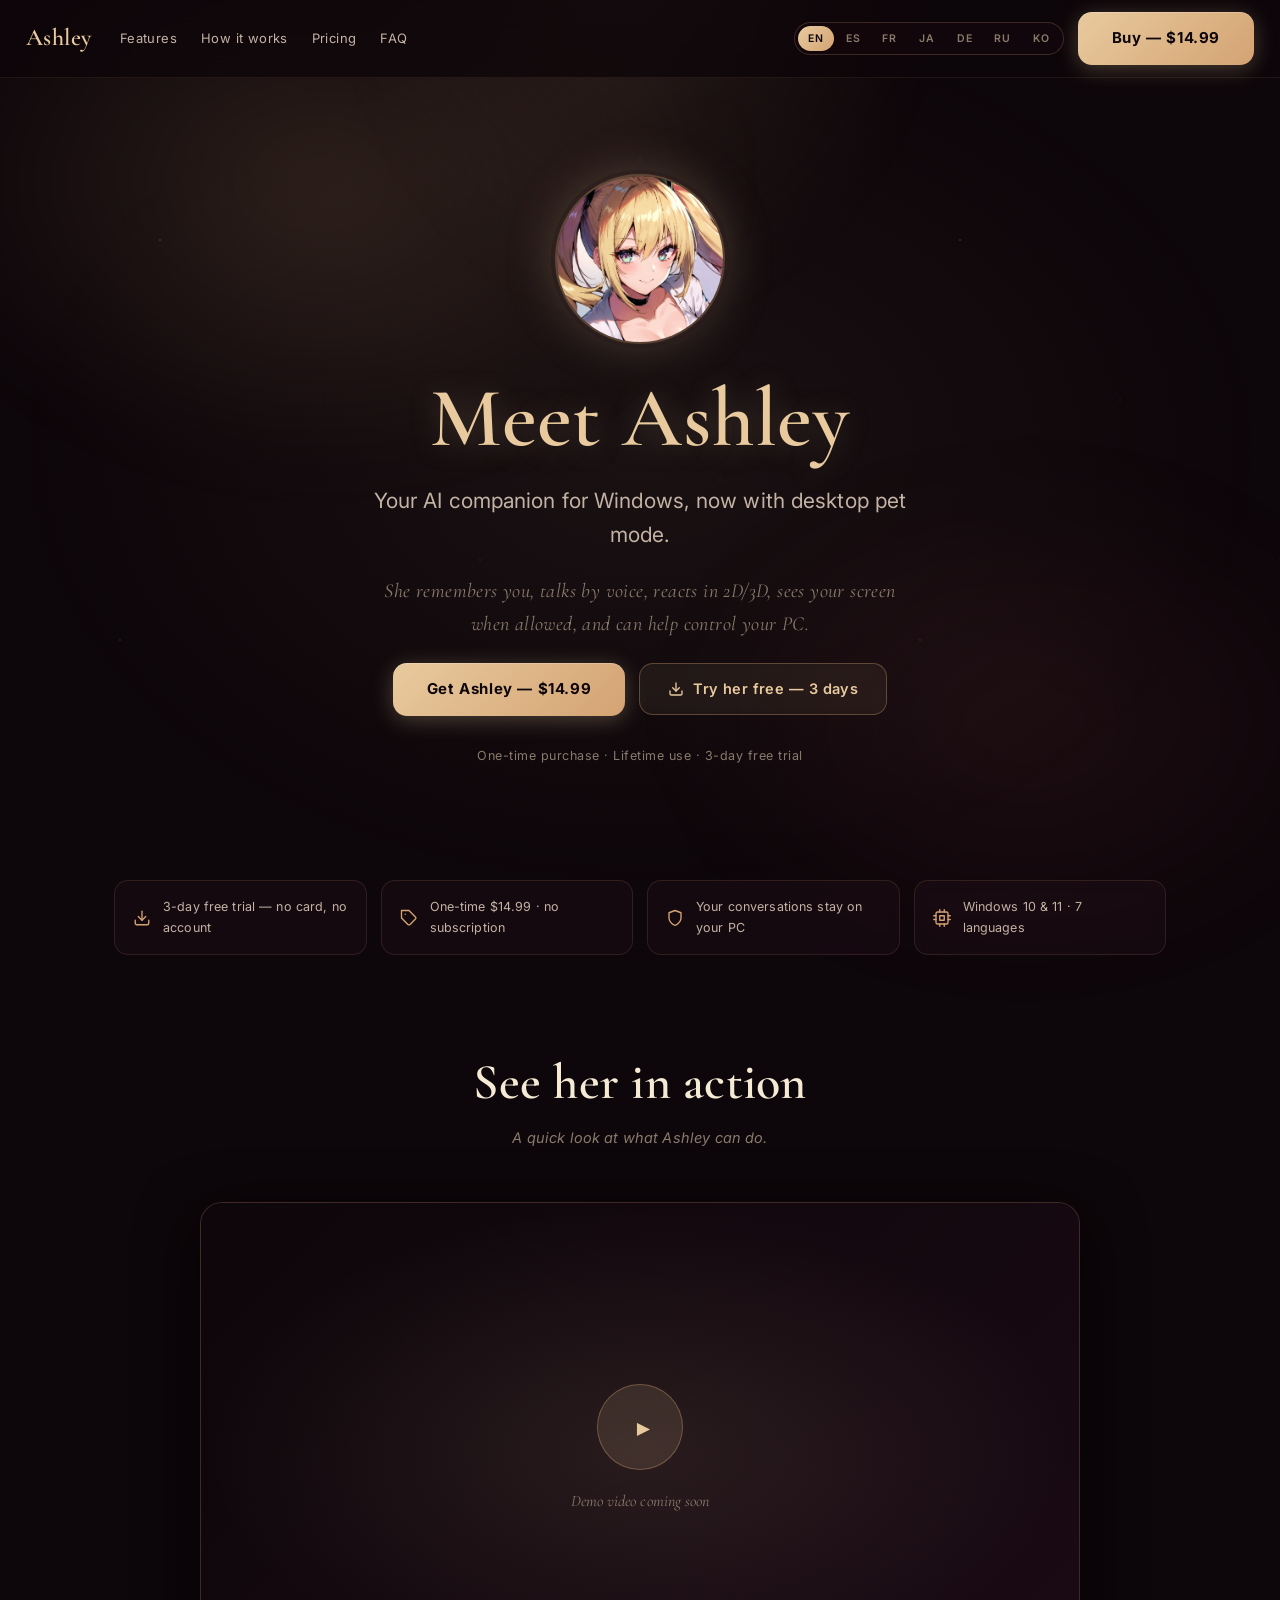
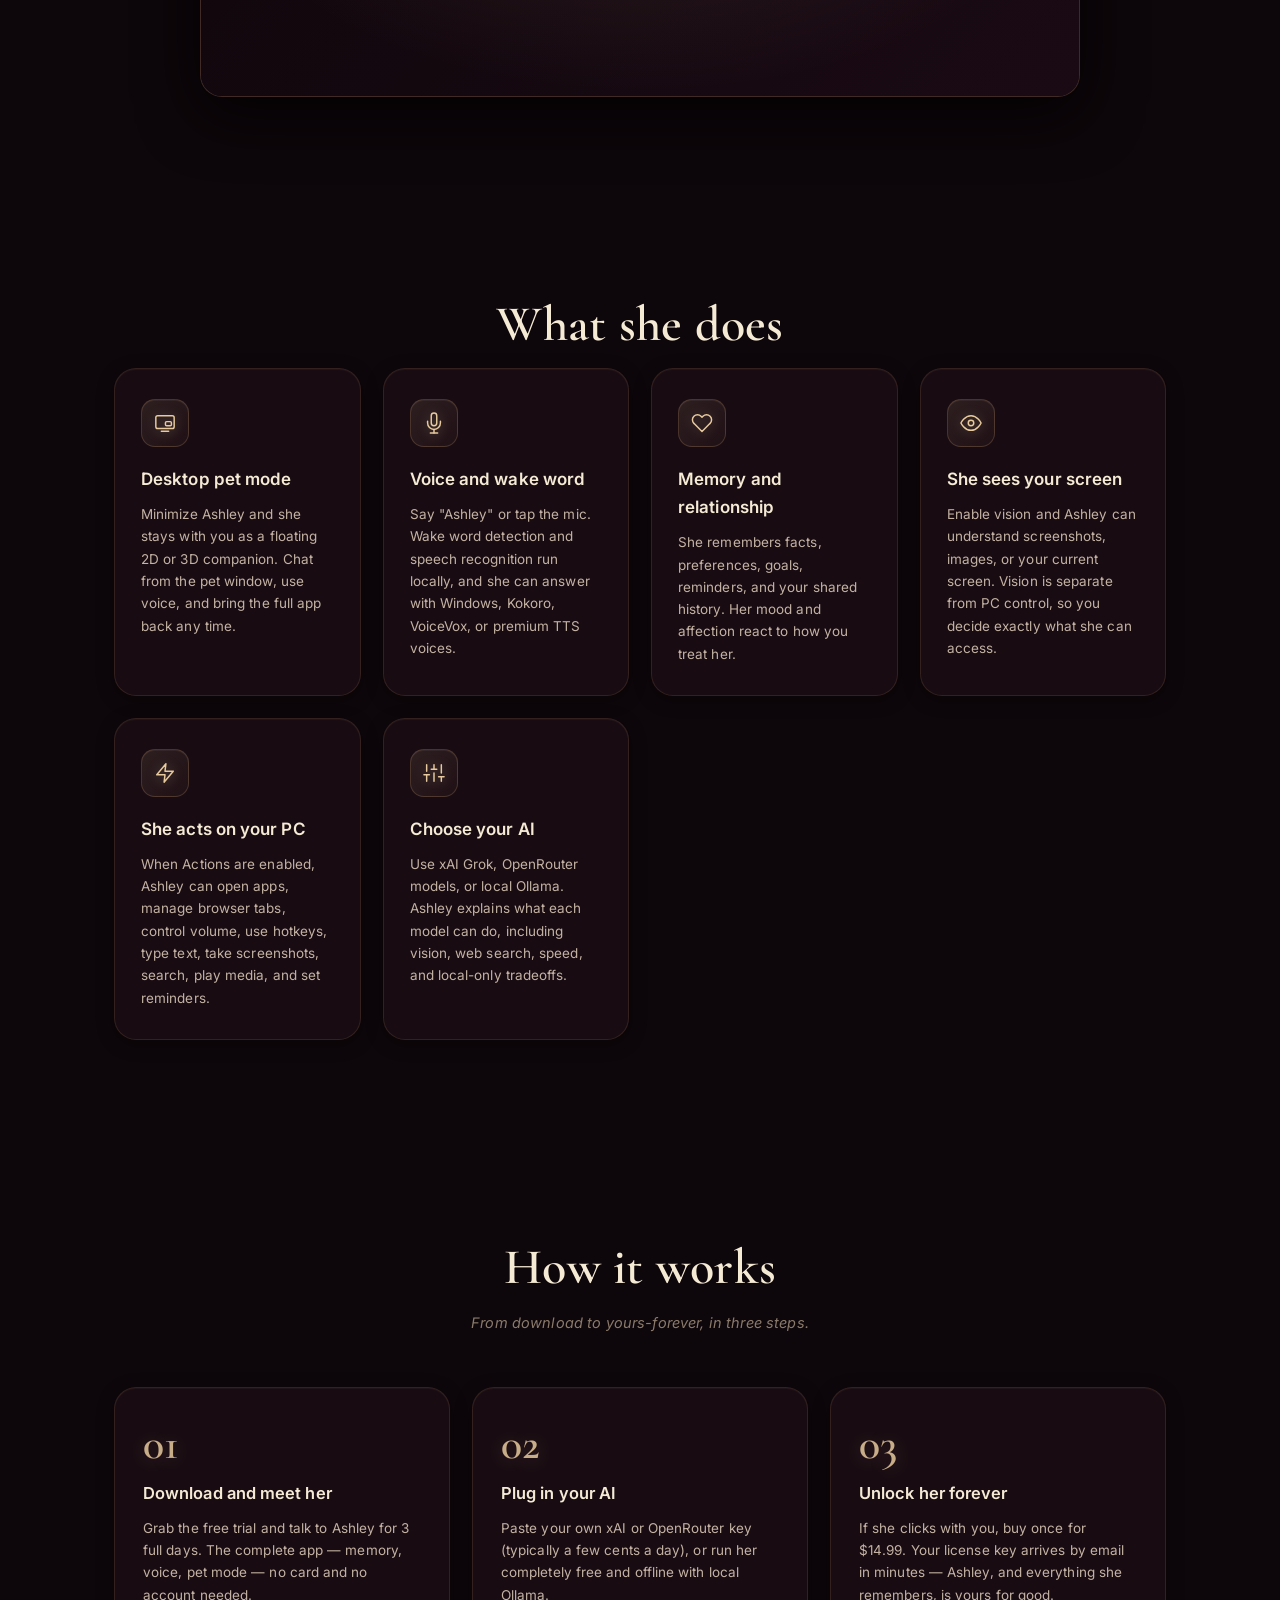
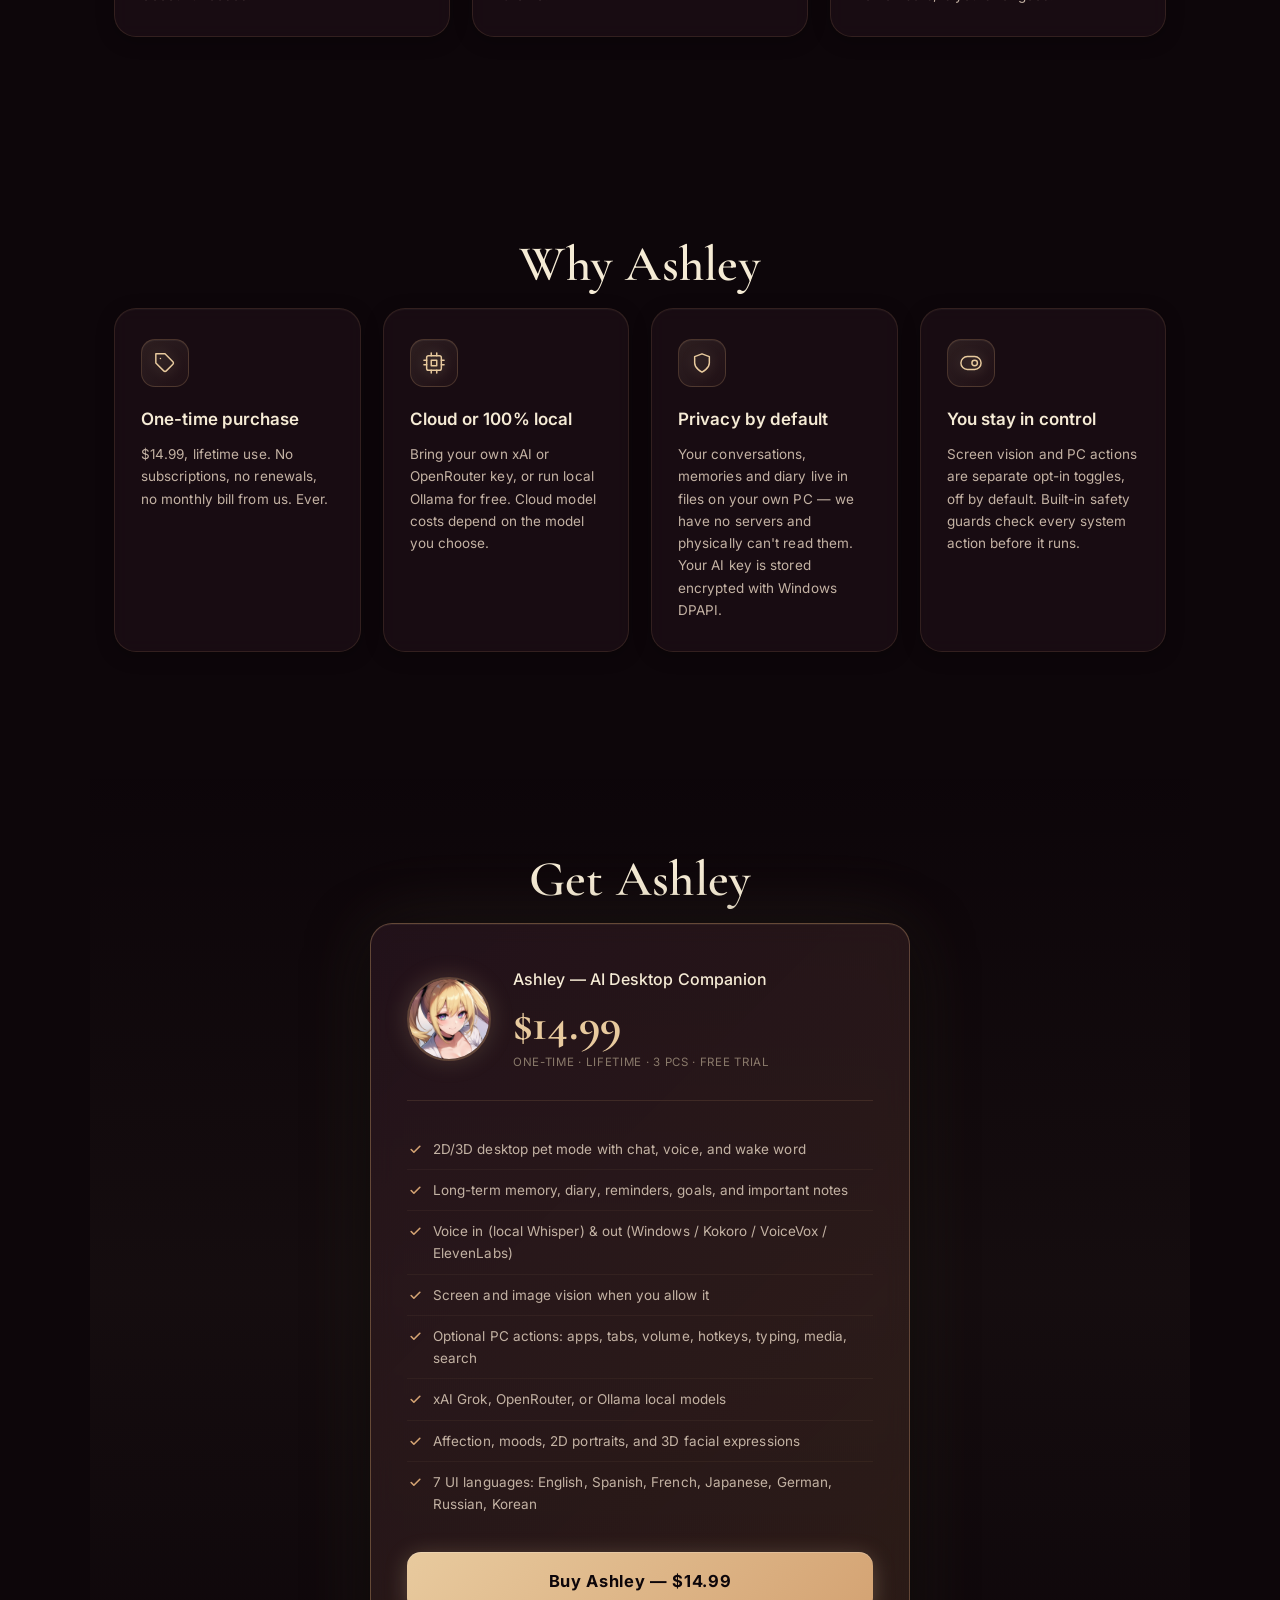
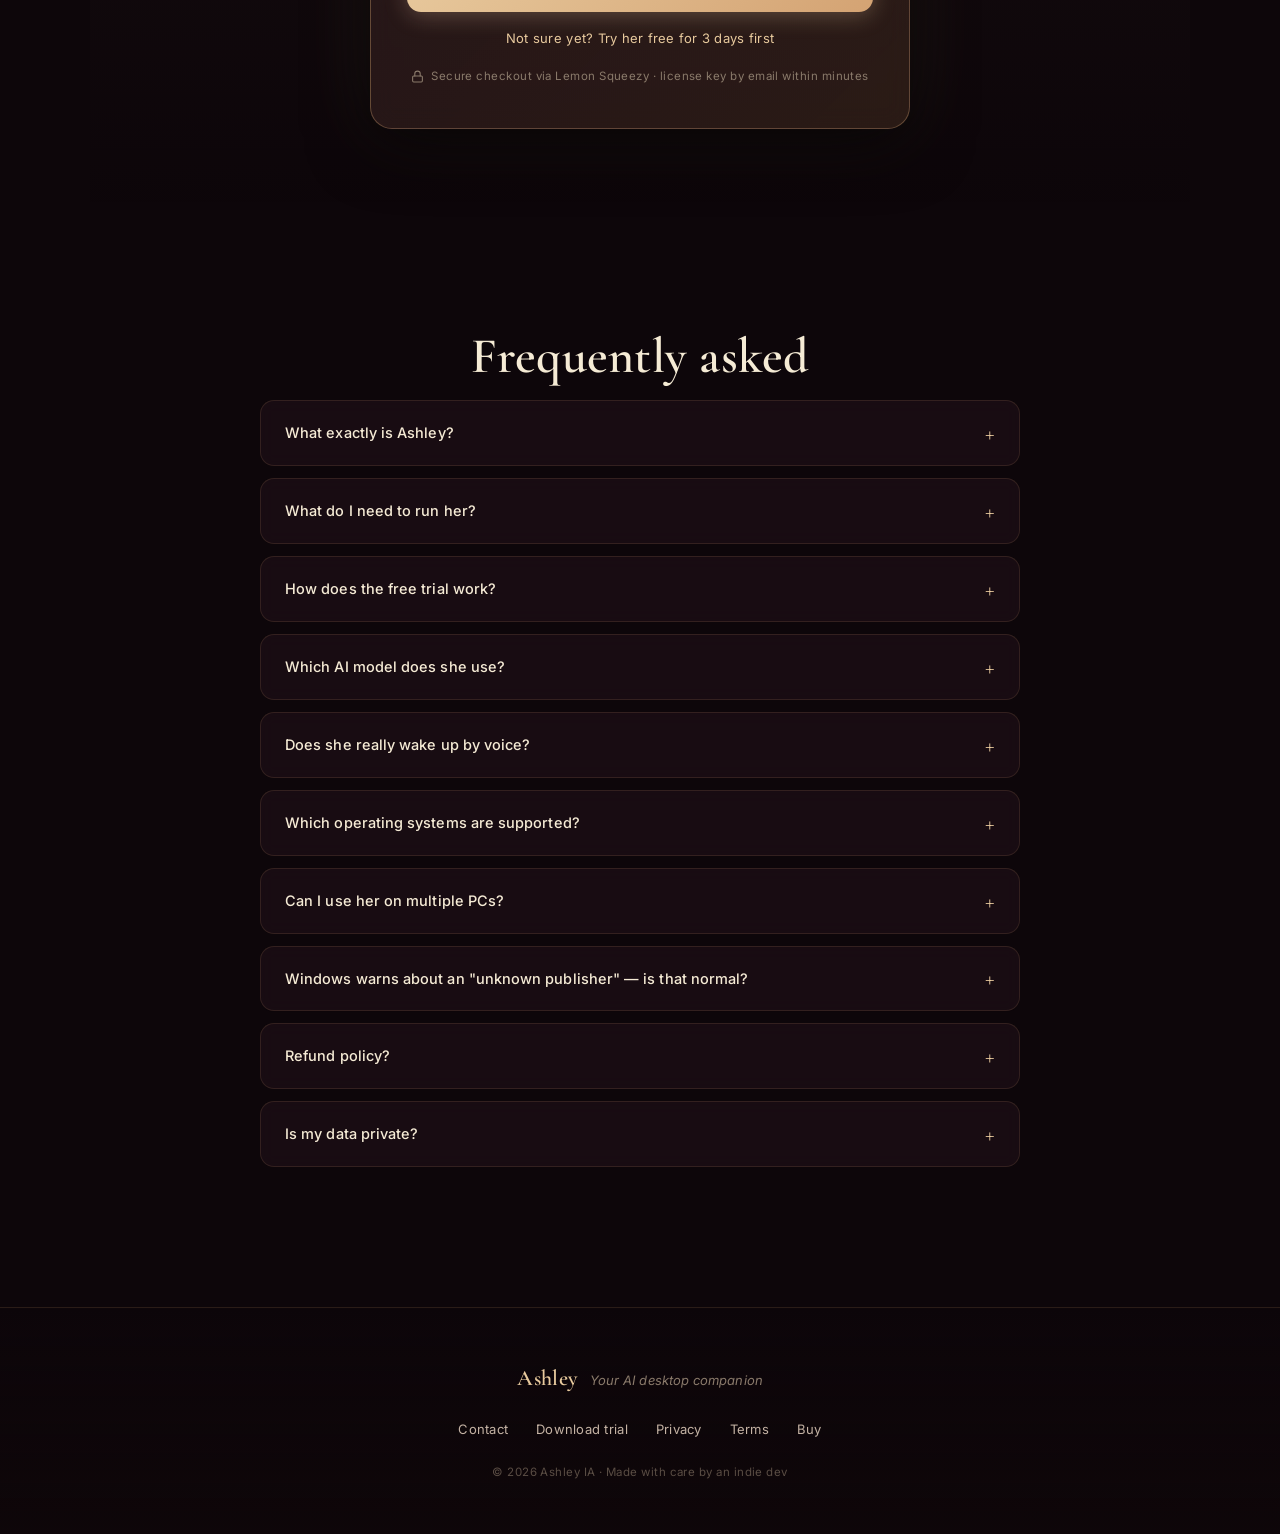
==== index.html @ 2553cb1f "Redesign: elegant SVG icons, nav, steps, dual CTA, trial-first sales flow - Emojis replaced with amb" ====
<!DOCTYPE html>
<html lang="en">
<head>
  <meta charset="UTF-8">
  <meta name="viewport" content="width=device-width, initial-scale=1.0">
  <title data-i18n="meta_title">Ashley — AI Desktop Companion</title>
  <meta name="description" data-i18n="meta_description" content="AI desktop companion for Windows with memory, voice, vision, 2D/3D pet mode, and optional PC control. One-time purchase, lifetime use, 3-day free trial.">
  <meta property="og:title" content="Ashley — AI Desktop Companion">
  <meta property="og:description" content="Ashley lives on your Windows desktop: memory, voice, screen vision, 2D/3D pet mode, and optional PC control. Try her free for 3 days.">
  <meta property="og:image" content="assets/ashley-portrait.jpg">
  <meta property="og:type" content="website">
  <meta name="twitter:card" content="summary_large_image">
  <link rel="icon" href="assets/favicon.ico">
  <link rel="preconnect" href="https://fonts.googleapis.com">
  <link rel="preconnect" href="https://fonts.gstatic.com" crossorigin>
  <link href="https://fonts.googleapis.com/css2?family=Cormorant+Garamond:wght@400;500;600;700&family=Inter:wght@300;400;500;600;700&display=swap" rel="stylesheet">
  <link rel="stylesheet" href="styles.css">
</head>
<body>

  <!-- ── SVG icon library (referenced with <use>) ─────────────────────── -->
  <svg xmlns="http://www.w3.org/2000/svg" style="display:none" aria-hidden="true">
    <symbol id="i-pet" viewBox="0 0 24 24"><rect x="2" y="4" width="20" height="14" rx="2"/><rect x="12.5" y="10.5" width="6.5" height="4.5" rx="1.2"/><line x1="8" y1="21" x2="16" y2="21"/></symbol>
    <symbol id="i-mic" viewBox="0 0 24 24"><path d="M12 1a3 3 0 0 0-3 3v8a3 3 0 0 0 6 0V4a3 3 0 0 0-3-3z"/><path d="M19 10v2a7 7 0 0 1-14 0v-2"/><line x1="12" y1="19" x2="12" y2="23"/><line x1="8" y1="23" x2="16" y2="23"/></symbol>
    <symbol id="i-heart" viewBox="0 0 24 24"><path d="M20.84 4.61a5.5 5.5 0 0 0-7.78 0L12 5.67l-1.06-1.06a5.5 5.5 0 0 0-7.78 7.78l1.06 1.06L12 21.23l7.78-7.78 1.06-1.06a5.5 5.5 0 0 0 0-7.78z"/></symbol>
    <symbol id="i-eye" viewBox="0 0 24 24"><path d="M1 12s4-8 11-8 11 8 11 8-4 8-11 8-11-8-11-8z"/><circle cx="12" cy="12" r="3"/></symbol>
    <symbol id="i-zap" viewBox="0 0 24 24"><polygon points="13 2 3 14 12 14 11 22 21 10 12 10 13 2"/></symbol>
    <symbol id="i-sliders" viewBox="0 0 24 24"><line x1="4" y1="21" x2="4" y2="14"/><line x1="4" y1="10" x2="4" y2="3"/><line x1="12" y1="21" x2="12" y2="12"/><line x1="12" y1="8" x2="12" y2="3"/><line x1="20" y1="21" x2="20" y2="16"/><line x1="20" y1="12" x2="20" y2="3"/><line x1="1" y1="14" x2="7" y2="14"/><line x1="9" y1="8" x2="15" y2="8"/><line x1="17" y1="16" x2="23" y2="16"/></symbol>
    <symbol id="i-tag" viewBox="0 0 24 24"><path d="M20.59 13.41l-7.17 7.17a2 2 0 0 1-2.83 0L2 12V2h10l8.59 8.59a2 2 0 0 1 0 2.83z"/><line x1="7" y1="7" x2="7.01" y2="7"/></symbol>
    <symbol id="i-cpu" viewBox="0 0 24 24"><rect x="4" y="4" width="16" height="16" rx="2"/><rect x="9" y="9" width="6" height="6"/><line x1="9" y1="1" x2="9" y2="4"/><line x1="15" y1="1" x2="15" y2="4"/><line x1="9" y1="20" x2="9" y2="23"/><line x1="15" y1="20" x2="15" y2="23"/><line x1="20" y1="9" x2="23" y2="9"/><line x1="20" y1="14" x2="23" y2="14"/><line x1="1" y1="9" x2="4" y2="9"/><line x1="1" y1="14" x2="4" y2="14"/></symbol>
    <symbol id="i-shield" viewBox="0 0 24 24"><path d="M12 22s8-4 8-10V5l-8-3-8 3v7c0 6 8 10 8 10z"/></symbol>
    <symbol id="i-toggle" viewBox="0 0 24 24"><rect x="1" y="5" width="22" height="14" rx="7"/><circle cx="16" cy="12" r="3"/></symbol>
    <symbol id="i-lock" viewBox="0 0 24 24"><rect x="3" y="11" width="18" height="11" rx="2"/><path d="M7 11V7a5 5 0 0 1 10 0v4"/></symbol>
    <symbol id="i-download" viewBox="0 0 24 24"><path d="M21 15v4a2 2 0 0 1-2 2H5a2 2 0 0 1-2-2v-4"/><polyline points="7 10 12 15 17 10"/><line x1="12" y1="15" x2="12" y2="3"/></symbol>
    <symbol id="i-check" viewBox="0 0 24 24"><polyline points="20 6 9 17 4 12"/></symbol>
  </svg>

  <!-- ── Top bar ──────────────────────────────────────────────────────── -->
  <header class="topbar">
    <a href="#top" class="topbar-brand">Ashley</a>
    <nav class="topbar-nav" aria-label="Sections">
      <a href="#features" data-i18n="nav_features">Features</a>
      <a href="#how" data-i18n="nav_how">How it works</a>
      <a href="#pricing" data-i18n="nav_pricing">Pricing</a>
      <a href="#faq" data-i18n="nav_faq">FAQ</a>
    </nav>
    <div class="topbar-right">
      <div class="lang-switch" role="group" aria-label="Language">
        <button data-lang="en" class="lang-btn" aria-label="English">EN</button>
        <button data-lang="es" class="lang-btn" aria-label="Español">ES</button>
        <button data-lang="fr" class="lang-btn" aria-label="Français">FR</button>
        <button data-lang="ja" class="lang-btn" aria-label="日本語">JA</button>
        <button data-lang="de" class="lang-btn" aria-label="Deutsch">DE</button>
        <button data-lang="ru" class="lang-btn" aria-label="Русский">RU</button>
        <button data-lang="ko" class="lang-btn" aria-label="한국어">KO</button>
      </div>
      <a href="https://ashley-ia.lemonsqueezy.com/checkout/buy/618b7e13-511b-435c-8e7f-d14cedadfd02" class="btn-primary btn-nav" target="_blank" rel="noopener" data-i18n="nav_buy">Buy — $14.99</a>
    </div>
  </header>

  <!-- ── Hero ─────────────────────────────────────────────────────────── -->
  <section class="hero" id="top">
    <div class="stars"></div>
    <div class="hero-content">
      <img src="assets/ashley-portrait.jpg" alt="Ashley portrait" class="hero-portrait">
      <h1 class="hero-title" data-i18n="hero_title">Meet Ashley</h1>
      <p class="hero-subtitle" data-i18n="hero_subtitle">Your AI companion for Windows, now with desktop pet mode.</p>
      <p class="hero-tagline" data-i18n="hero_tagline">She remembers you, talks by voice, reacts in 2D/3D, sees your screen when allowed, and can help control your PC.</p>
      <div class="cta-row">
        <a href="https://ashley-ia.lemonsqueezy.com/checkout/buy/618b7e13-511b-435c-8e7f-d14cedadfd02" class="btn-primary" target="_blank" rel="noopener">
          <span data-i18n="hero_cta">Get Ashley — $14.99</span>
        </a>
        <a href="https://github.com/ashleyia2c-dot/Ashley-Releases/releases/latest" class="btn-ghost" target="_blank" rel="noopener">
          <svg class="btn-icon" aria-hidden="true"><use href="#i-download"/></svg>
          <span data-i18n="hero_cta2">Try her free — 3 days</span>
        </a>
      </div>
      <p class="hero-footnote" data-i18n="hero_footnote">One-time purchase · Lifetime use · 3-day free trial</p>
    </div>
  </section>

  <!-- ── Trust strip ──────────────────────────────────────────────────── -->
  <section class="trust-strip" aria-label="Highlights">
    <div class="trust-item"><svg aria-hidden="true"><use href="#i-download"/></svg><span data-i18n="strip1">3-day free trial — no card, no account</span></div>
    <div class="trust-item"><svg aria-hidden="true"><use href="#i-tag"/></svg><span data-i18n="strip2">One-time $14.99 · no subscription</span></div>
    <div class="trust-item"><svg aria-hidden="true"><use href="#i-shield"/></svg><span data-i18n="strip3">Your conversations stay on your PC</span></div>
    <div class="trust-item"><svg aria-hidden="true"><use href="#i-cpu"/></svg><span data-i18n="strip4">Windows 10 &amp; 11 · 7 languages</span></div>
  </section>

  <!-- ── Video demo ───────────────────────────────────────────────────── -->
  <section class="section video-section" id="demo">
    <h2 class="section-title" data-i18n="video_title">See her in action</h2>
    <p class="section-sub" data-i18n="video_sub">A quick look at what Ashley can do.</p>
    <div class="video-wrap">
      <!-- Replace src with real YouTube embed when video is ready.
           Example: https://www.youtube.com/embed/VIDEO_ID -->
      <div class="video-placeholder">
        <div class="video-placeholder-inner">
          <div class="play-icon">▶</div>
          <p data-i18n="video_placeholder">Demo video coming soon</p>
        </div>
      </div>
    </div>
  </section>

  <!-- ── Features ─────────────────────────────────────────────────────── -->
  <section class="section features-section" id="features">
    <h2 class="section-title" data-i18n="features_title">What she does</h2>
    <div class="features-grid">
      <div class="feature-card">
        <div class="feature-icon"><svg aria-hidden="true"><use href="#i-pet"/></svg></div>
        <h3 class="feature-title" data-i18n="feat1_title">Desktop pet mode</h3>
        <p class="feature-desc" data-i18n="feat1_desc">Minimize Ashley and she stays with you as a floating 2D or 3D companion. Chat from the pet window, use voice, and bring the full app back any time.</p>
      </div>
      <div class="feature-card">
        <div class="feature-icon"><svg aria-hidden="true"><use href="#i-mic"/></svg></div>
        <h3 class="feature-title" data-i18n="feat2_title">Voice and wake word</h3>
        <p class="feature-desc" data-i18n="feat2_desc">Say "Ashley" or tap the mic. Wake word detection and speech recognition run locally, and she can answer with Windows, Kokoro, VoiceVox, or premium TTS voices.</p>
      </div>
      <div class="feature-card">
        <div class="feature-icon"><svg aria-hidden="true"><use href="#i-heart"/></svg></div>
        <h3 class="feature-title" data-i18n="feat3_title">Memory and relationship</h3>
        <p class="feature-desc" data-i18n="feat3_desc">She remembers facts, preferences, goals, reminders, and your shared history. Her mood and affection react to how you treat her.</p>
      </div>
      <div class="feature-card">
        <div class="feature-icon"><svg aria-hidden="true"><use href="#i-eye"/></svg></div>
        <h3 class="feature-title" data-i18n="feat4_title">She sees your screen</h3>
        <p class="feature-desc" data-i18n="feat4_desc">Enable vision and Ashley can understand screenshots, images, or your current screen. Vision is separate from PC control, so you decide exactly what she can access.</p>
      </div>
      <div class="feature-card">
        <div class="feature-icon"><svg aria-hidden="true"><use href="#i-zap"/></svg></div>
        <h3 class="feature-title" data-i18n="feat5_title">She acts on your PC</h3>
        <p class="feature-desc" data-i18n="feat5_desc">When Actions are enabled, Ashley can open apps, manage browser tabs, control volume, use hotkeys, type text, take screenshots, search, play media, and set reminders.</p>
      </div>
      <div class="feature-card">
        <div class="feature-icon"><svg aria-hidden="true"><use href="#i-sliders"/></svg></div>
        <h3 class="feature-title" data-i18n="feat6_title">Choose your AI</h3>
        <p class="feature-desc" data-i18n="feat6_desc">Use xAI Grok, OpenRouter models, or local Ollama. Ashley explains what each model can do, including vision, web search, speed, and local-only tradeoffs.</p>
      </div>
    </div>
  </section>

  <!-- ── How it works ─────────────────────────────────────────────────── -->
  <section class="section how-section" id="how">
    <h2 class="section-title" data-i18n="how_title">How it works</h2>
    <p class="section-sub" data-i18n="how_sub">From download to yours-forever, in three steps.</p>
    <div class="steps-grid">
      <div class="step-card">
        <div class="step-num">01</div>
        <h3 class="step-title" data-i18n="step1_title">Download and meet her</h3>
        <p class="step-desc" data-i18n="step1_desc">Grab the free trial and talk to Ashley for 3 full days. The complete app — memory, voice, pet mode — no card and no account needed.</p>
      </div>
      <div class="step-card">
        <div class="step-num">02</div>
        <h3 class="step-title" data-i18n="step2_title">Plug in your AI</h3>
        <p class="step-desc" data-i18n="step2_desc">Paste your own xAI or OpenRouter key (typically a few cents a day), or run her completely free and offline with local Ollama.</p>
      </div>
      <div class="step-card">
        <div class="step-num">03</div>
        <h3 class="step-title" data-i18n="step3_title">Unlock her forever</h3>
        <p class="step-desc" data-i18n="step3_desc">If she clicks with you, buy once for $14.99. Your license key arrives by email in minutes — Ashley, and everything she remembers, is yours for good.</p>
      </div>
    </div>
  </section>

  <!-- ── Why Ashley ───────────────────────────────────────────────────── -->
  <section class="section why-section" id="why">
    <h2 class="section-title" data-i18n="why_title">Why Ashley</h2>
    <div class="why-grid">
      <div class="why-card">
        <div class="feature-icon"><svg aria-hidden="true"><use href="#i-tag"/></svg></div>
        <h3 class="why-sub-title" data-i18n="why1_title">One-time purchase</h3>
        <p class="why-desc" data-i18n="why1_desc">$14.99, lifetime use. No subscriptions, no renewals, no monthly bill from us. Ever.</p>
      </div>
      <div class="why-card">
        <div class="feature-icon"><svg aria-hidden="true"><use href="#i-cpu"/></svg></div>
        <h3 class="why-sub-title" data-i18n="why2_title">Cloud or 100% local</h3>
        <p class="why-desc" data-i18n="why2_desc">Bring your own xAI or OpenRouter key, or run local Ollama for free. Cloud model costs depend on the model you choose.</p>
      </div>
      <div class="why-card">
        <div class="feature-icon"><svg aria-hidden="true"><use href="#i-shield"/></svg></div>
        <h3 class="why-sub-title" data-i18n="why3_title">Privacy by default</h3>
        <p class="why-desc" data-i18n="why3_desc">Your conversations, memories and diary live in files on your own PC — we have no servers and physically can't read them. Your AI key is stored encrypted with Windows DPAPI.</p>
      </div>
      <div class="why-card">
        <div class="feature-icon"><svg aria-hidden="true"><use href="#i-toggle"/></svg></div>
        <h3 class="why-sub-title" data-i18n="why4_title">You stay in control</h3>
        <p class="why-desc" data-i18n="why4_desc">Screen vision and PC actions are separate opt-in toggles, off by default. Built-in safety guards check every system action before it runs.</p>
      </div>
    </div>
  </section>

  <!-- ── Pricing ──────────────────────────────────────────────────────── -->
  <section class="section pricing-section" id="pricing">
    <h2 class="section-title" data-i18n="pricing_title">Get Ashley</h2>
    <div class="price-card">
      <div class="price-header">
        <img src="assets/ashley-soft.jpg" alt="" class="price-avatar">
        <div>
          <h3 class="price-name" data-i18n="pricing_product">Ashley — AI Desktop Companion</h3>
          <p class="price-amount">$14.99</p>
          <p class="price-note" data-i18n="pricing_note">One-time · Lifetime · 3 PCs · Free trial</p>
        </div>
      </div>
      <ul class="price-features">
        <li data-i18n="price_feat1">2D/3D desktop pet mode with chat, voice, and wake word</li>
        <li data-i18n="price_feat2">Long-term memory, diary, reminders, goals, and important notes</li>
        <li data-i18n="price_feat3">Voice in (local Whisper) &amp; out (Windows / Kokoro / VoiceVox / ElevenLabs)</li>
        <li data-i18n="price_feat4">Screen and image vision when you allow it</li>
        <li data-i18n="price_feat5">Optional PC actions: apps, tabs, volume, hotkeys, typing, media, search</li>
        <li data-i18n="price_feat6">xAI Grok, OpenRouter, or Ollama local models</li>
        <li data-i18n="price_feat7">Affection, moods, 2D portraits, and 3D facial expressions</li>
        <li data-i18n="price_feat8">7 UI languages: English, Spanish, French, Japanese, German, Russian, Korean</li>
      </ul>
      <a href="https://ashley-ia.lemonsqueezy.com/checkout/buy/618b7e13-511b-435c-8e7f-d14cedadfd02" class="btn-primary btn-full" target="_blank" rel="noopener">
        <span data-i18n="pricing_cta">Buy Ashley — $14.99</span>
      </a>
      <a href="https://github.com/ashleyia2c-dot/Ashley-Releases/releases/latest" class="price-trial-link" target="_blank" rel="noopener" data-i18n="pricing_cta2">Not sure yet? Try her free for 3 days first</a>
      <p class="price-secure"><svg class="secure-icon" aria-hidden="true"><use href="#i-lock"/></svg><span data-i18n="pricing_secure">Secure checkout via Lemon Squeezy · license key by email within minutes</span></p>
    </div>
  </section>

  <!-- ── FAQ ──────────────────────────────────────────────────────────── -->
  <section class="section faq-section" id="faq">
    <h2 class="section-title" data-i18n="faq_title">Frequently asked</h2>
    <div class="faq-list">
      <details class="faq-item">
        <summary data-i18n="faq1_q">What exactly is Ashley?</summary>
        <p data-i18n="faq1_a">A Windows desktop app with a character-driven AI companion inside. Ashley chats naturally, remembers you, reacts with moods and affection, can appear as a 2D/3D desktop pet, and can control your PC when you enable Actions.</p>
      </details>
      <details class="faq-item">
        <summary data-i18n="faq8_q">What do I need to run her?</summary>
        <p data-i18n="faq8_a">A Windows 10 or 11 PC (64-bit) and about 1.5 GB of disk space. For the AI itself: your own xAI or OpenRouter API key (pay-per-use, typically a few cents a day), or local Ollama, which is completely free. Ashley walks you through this on first launch.</p>
      </details>
      <details class="faq-item">
        <summary data-i18n="faq9_q">How does the free trial work?</summary>
        <p data-i18n="faq9_a">It's the full app — nothing locked, nothing removed — for 3 days or 300 messages, whichever comes first. No card, no account. When it ends, Ashley asks for a license key; your conversations and memories are kept, and unlocking brings them right back.</p>
      </details>
      <details class="faq-item">
        <summary data-i18n="faq2_q">Which AI model does she use?</summary>
        <p data-i18n="faq2_a">Your choice. Ashley supports xAI Grok, OpenRouter, and local Ollama. You bring your own key for cloud providers, or run Ollama locally for free. Capabilities such as vision, web search, speed, and language quality depend on the model you select.</p>
      </details>
      <details class="faq-item">
        <summary data-i18n="faq3_q">Does she really wake up by voice?</summary>
        <p data-i18n="faq3_a">Yes. Wake word detection runs locally on your PC using openWakeWord — no cloud microphone stream. Say "Ashley" or click the mic in the main app or pet mode. You can disable it any time.</p>
      </details>
      <details class="faq-item">
        <summary data-i18n="faq4_q">Which operating systems are supported?</summary>
        <p data-i18n="faq4_a">Windows 10 and 11 are fully supported. macOS and Linux builds are planned for after launch — if that's critical for you, drop us an email before buying.</p>
      </details>
      <details class="faq-item">
        <summary data-i18n="faq5_q">Can I use her on multiple PCs?</summary>
        <p data-i18n="faq5_a">Yes. Your license allows activation on up to 3 devices (desktop + laptop + 1 spare for reinstalls). Deactivate a slot from one PC to free it for another any time.</p>
      </details>
      <details class="faq-item">
        <summary data-i18n="faq10_q">Windows warns about an "unknown publisher" — is that normal?</summary>
        <p data-i18n="faq10_a">Yes. Ashley is a new indie app and the installer isn't code-signed yet, so Windows SmartScreen may warn on first run. Click "More info", then "Run anyway". Every installer is published openly on our GitHub releases page, and code signing is on the roadmap.</p>
      </details>
      <details class="faq-item">
        <summary data-i18n="faq6_q">Refund policy?</summary>
        <p data-i18n="faq6_a">Ashley comes with a free 3-day trial of the complete app, so you can be sure she clicks with you before paying anything. Because a license key can't be returned once it has been delivered, all sales are final. If something doesn't work on your machine, email us — we answer personally and we'll sort it out with you.</p>
      </details>
      <details class="faq-item">
        <summary data-i18n="faq7_q">Is my data private?</summary>
        <p data-i18n="faq7_a">Yes. Chat history, memories, diary and preferences live in local files on your PC — we don't have any servers and literally cannot see your data. If you use a cloud provider (xAI/OpenRouter), your messages go directly to them under their privacy policy. If you use Ollama, NOTHING leaves your PC — Ashley is fully offline.</p>
      </details>
    </div>
  </section>

  <!-- ── Footer ───────────────────────────────────────────────────────── -->
  <footer class="footer">
    <div class="footer-content">
      <div class="footer-brand">
        <strong>Ashley</strong>
        <span data-i18n="footer_tagline">Your AI desktop companion</span>
      </div>
      <div class="footer-links">
        <a href="mailto:ashleyia2c@gmail.com" data-i18n="footer_contact">Contact</a>
        <a href="https://github.com/ashleyia2c-dot/Ashley-Releases/releases/latest" target="_blank" rel="noopener" data-i18n="footer_download">Download trial</a>
        <a href="privacy.html" data-i18n="footer_privacy">Privacy</a>
        <a href="terms.html" data-i18n="footer_terms">Terms</a>
        <a href="https://ashley-ia.lemonsqueezy.com/checkout/buy/618b7e13-511b-435c-8e7f-d14cedadfd02" target="_blank" rel="noopener" data-i18n="footer_buy">Buy</a>
      </div>
      <p class="footer-copy" data-i18n="footer_copy">© 2026 Ashley IA · Made with care by an indie dev</p>
    </div>
  </footer>

  <script src="script.js"></script>
</body>
</html>
---- styles.css ----
/* ════════════════════════════════════════════════════════════════════════
   Ashley IA — Landing page styles (v0.16.14, BOUTIQUE NOIR REWRITE)
   ────────────────────────────────────────────────────────────────────────
   Antes: negro + rosa fucsia + estilo "tech SaaS plano".
   Ahora: vinos profundos + ámbar dorado + Cormorant Garamond serif.
   Idéntico al boutique noir del desktop app — el user que llega a la
   landing siente la misma identidad visual desde el segundo cero.
   ════════════════════════════════════════════════════════════════════════ */

:root {
  /* Backgrounds — vinos profundos */
  --bg-deep:        #0d060a;
  --bg-mid:         #140810;
  --bg-section:     #0f0709;
  --bg-card:        rgba(50, 26, 38, 0.32);
  --bg-card-hover:  rgba(82, 55, 38, 0.42);
  --bg-panel:       rgba(30, 14, 22, 0.55);

  /* Borders — ámbar cálido translúcido */
  --border-card:    rgba(212, 163, 115, 0.14);
  --border-soft:    rgba(212, 163, 115, 0.22);
  --border-mid:     rgba(212, 163, 115, 0.35);
  --border-hot:     rgba(232, 202, 158, 0.55);

  /* Text — crema y warm grey */
  --text-bright:    #f5ebd5;
  --text-mid:       #c4b3a4;
  --text-soft:      #8a7a6b;
  --text-faint:     #5a4d44;

  /* Accent — ámbar dorado */
  --accent:         #e8ca9e;
  --accent-warm:    #d4a373;
  --accent-deep:    #a8845c;
  --accent-soft:    rgba(232, 202, 158, 0.32);
  --accent-glow:    rgba(232, 202, 158, 0.40);

  /* Wine accent secundario */
  --wine:           rgba(140, 60, 70, 0.6);

  /* Radius */
  --radius-sm:      8px;
  --radius-md:      14px;
  --radius-lg:      22px;
  --radius-pill:    99px;

  /* Shadows */
  --shadow-glow:    0 0 40px rgba(232, 202, 158, 0.20);
  --shadow-card:    0 8px 30px rgba(0, 0, 0, 0.55);
  --shadow-hover:   0 12px 50px rgba(232, 202, 158, 0.12);
  --shadow-deep:    0 16px 60px rgba(0, 0, 0, 0.75);

  /* Misc */
  --transition:     all 0.25s ease;
  --max-width:      1100px;
}

* {
  box-sizing: border-box;
  margin: 0;
  padding: 0;
}

html {
  scroll-behavior: smooth;
}

body {
  background: var(--bg-deep);
  color: var(--text-bright);
  font-family: 'Inter', -apple-system, BlinkMacSystemFont, 'Segoe UI', sans-serif;
  line-height: 1.65;
  overflow-x: hidden;
  min-height: 100vh;
  position: relative;
  letter-spacing: 0.005em;
}

/* Capas de luz ambient global — réplica del main app */
body::before {
  content: '';
  position: fixed;
  top: -15vh; left: -10vw;
  width: 70vw; height: 70vh;
  background: radial-gradient(ellipse,
    rgba(212, 163, 115, 0.16) 0%,
    rgba(212, 163, 115, 0.06) 40%,
    transparent 65%);
  filter: blur(40px);
  pointer-events: none;
  z-index: 0;
}
body::after {
  content: '';
  position: fixed;
  bottom: -10vh; right: -10vw;
  width: 60vw; height: 60vh;
  background: radial-gradient(ellipse,
    rgba(140, 60, 70, 0.14) 0%,
    rgba(140, 60, 70, 0.05) 40%,
    transparent 65%);
  filter: blur(40px);
  pointer-events: none;
  z-index: 0;
}

/* Asegurar que todo el contenido va sobre los glows */
section, footer, .lang-switch {
  position: relative;
  z-index: 1;
}

::selection {
  background: var(--accent);
  color: var(--bg-deep);
}

/* ── Tipografía elegante para "Ashley" branding ─────────────────────── */

.serif {
  font-family: 'Cormorant Garamond', Georgia, serif;
  font-feature-settings: "liga" 1, "kern" 1;
}

/* ── Top bar ────────────────────────────────────────────────────────── */

.topbar {
  position: fixed;
  top: 0;
  left: 0;
  right: 0;
  z-index: 100;
  display: flex;
  align-items: center;
  gap: 28px;
  padding: 12px 26px;
  background: rgba(13, 6, 10, 0.78);
  backdrop-filter: blur(14px);
  -webkit-backdrop-filter: blur(14px);
  border-bottom: 1px solid rgba(212, 163, 115, 0.10);
}

.topbar-brand {
  font-family: 'Cormorant Garamond', Georgia, serif;
  font-size: 24px;
  font-weight: 600;
  color: var(--accent);
  text-decoration: none;
  letter-spacing: 0.02em;
  line-height: 1;
}

.topbar-nav {
  display: flex;
  gap: 24px;
}

.topbar-nav a {
  color: var(--text-mid);
  font-size: 13px;
  text-decoration: none;
  letter-spacing: 0.03em;
  transition: var(--transition);
}

.topbar-nav a:hover {
  color: var(--accent);
}

.topbar-right {
  margin-left: auto;
  display: flex;
  align-items: center;
  gap: 14px;
}

.btn-nav {
  padding: 8px 18px;
  font-size: 12.5px;
  border-radius: var(--radius-pill);
}

/* Anchor offset so sections don't hide under the fixed bar */
section[id] {
  scroll-margin-top: 76px;
}

/* ── Language switcher ──────────────────────────────────────────────── */

.lang-switch {
  display: flex;
  gap: 2px;
  background: rgba(20, 8, 14, 0.7);
  border: 1px solid var(--border-soft);
  border-radius: var(--radius-pill);
  padding: 3px;
}

.lang-btn {
  background: transparent;
  border: none;
  color: var(--text-soft);
  padding: 6px 10px;
  border-radius: var(--radius-pill);
  font-family: inherit;
  font-size: 10.5px;
  font-weight: 600;
  letter-spacing: 0.08em;
  cursor: pointer;
  transition: var(--transition);
}

.lang-btn:hover {
  color: var(--text-mid);
}

.lang-btn.active {
  background: linear-gradient(135deg, var(--accent) 0%, var(--accent-warm) 100%);
  color: var(--bg-deep);
}

/* ── Hero ───────────────────────────────────────────────────────────── */

.hero {
  position: relative;
  min-height: 100vh;
  display: flex;
  align-items: center;
  justify-content: center;
  text-align: center;
  padding: 120px 24px 80px;
  overflow: hidden;
  background: radial-gradient(
    ellipse at center,
    rgba(232, 202, 158, 0.06) 0%,
    transparent 70%
  );
}

/* Spotlight cálido sobre el héroe — efecto vela del main app */
.hero::before {
  content: '';
  position: absolute;
  top: -10%; left: 50%;
  transform: translateX(-50%);
  width: 800px; height: 60%;
  background: radial-gradient(ellipse at top,
    rgba(232, 202, 158, 0.16) 0%,
    rgba(212, 163, 115, 0.06) 30%,
    transparent 55%);
  pointer-events: none;
  z-index: 0;
  filter: blur(20px);
}

.stars {
  position: absolute;
  inset: 0;
  background-image:
    radial-gradient(1.5px 1.5px at 20% 30%, rgba(232, 202, 158, 0.45), transparent),
    radial-gradient(1px 1px at 60% 70%, rgba(245, 235, 213, 0.30), transparent),
    radial-gradient(1px 1px at 40% 50%, rgba(232, 202, 158, 0.30), transparent),
    radial-gradient(1px 1px at 80% 20%, rgba(245, 235, 213, 0.30), transparent),
    radial-gradient(1.5px 1.5px at 15% 80%, rgba(232, 202, 158, 0.30), transparent),
    radial-gradient(1px 1px at 90% 60%, rgba(245, 235, 213, 0.25), transparent);
  background-size: 800px 800px;
  opacity: 0.55;
  animation: drift 180s linear infinite;
  pointer-events: none;
  mix-blend-mode: screen;
}

@keyframes drift {
  from { transform: translateY(0); }
  to   { transform: translateY(-800px); }
}

.hero-content {
  position: relative;
  z-index: 1;
  max-width: 720px;
  display: flex;
  flex-direction: column;
  align-items: center;
  gap: 22px;
}

.hero-portrait {
  width: 170px;
  height: 170px;
  border-radius: 50%;
  object-fit: cover;
  border: 2px solid var(--border-mid);
  box-shadow:
    0 0 50px rgba(232, 202, 158, 0.25),
    0 0 0 4px rgba(20, 8, 14, 0.6),
    inset 0 1px 0 rgba(255, 255, 255, 0.1);
  animation: float 8s ease-in-out infinite;
}

@keyframes float {
  0%, 100% { transform: translateY(0); }
  50%      { transform: translateY(-8px); }
}

.hero-title {
  font-family: 'Cormorant Garamond', Georgia, serif;
  font-size: clamp(48px, 8vw, 84px);
  font-weight: 600;
  letter-spacing: 0.01em;
  line-height: 1.05;
  color: var(--accent);
  text-shadow: 0 2px 30px rgba(232, 202, 158, 0.25);
  margin-top: 8px;
}

.hero-subtitle {
  font-size: clamp(17px, 2vw, 21px);
  color: var(--text-mid);
  font-weight: 400;
  max-width: 560px;
  letter-spacing: 0.005em;
}

.hero-tagline {
  font-size: clamp(14px, 1.6vw, 16.5px);
  color: var(--text-soft);
  font-style: italic;
  max-width: 520px;
  font-family: 'Cormorant Garamond', Georgia, serif;
  font-weight: 400;
  letter-spacing: 0.02em;
  font-size: clamp(17px, 2vw, 20px);
}

.hero-footnote {
  font-size: 12.5px;
  color: var(--text-soft);
  margin-top: 8px;
  letter-spacing: 0.04em;
}

/* ── Buttons ────────────────────────────────────────────────────────── */

.btn-primary {
  display: inline-block;
  background: linear-gradient(135deg, var(--accent) 0%, var(--accent-warm) 100%);
  color: var(--bg-deep);
  font-weight: 700;
  font-size: 15px;
  padding: 14px 34px;
  border-radius: var(--radius-md);
  text-decoration: none;
  transition: var(--transition);
  border: none;
  cursor: pointer;
  letter-spacing: 0.04em;
  box-shadow:
    0 4px 22px rgba(232, 202, 158, 0.28),
    inset 0 1px 0 rgba(255, 255, 255, 0.2);
}

.btn-primary:hover {
  transform: translateY(-2px);
  box-shadow:
    0 8px 32px rgba(232, 202, 158, 0.42),
    inset 0 1px 0 rgba(255, 255, 255, 0.25);
}

.btn-primary:active {
  transform: translateY(0);
}

.btn-full {
  display: block;
  width: 100%;
  text-align: center;
  padding: 16px;
  font-size: 16.5px;
}

/* Ghost / secondary button (free trial) */
.cta-row {
  display: flex;
  gap: 14px;
  align-items: center;
  justify-content: center;
  flex-wrap: wrap;
}

.btn-ghost {
  display: inline-flex;
  align-items: center;
  gap: 9px;
  background: rgba(232, 202, 158, 0.05);
  color: var(--accent);
  font-weight: 600;
  font-size: 14.5px;
  padding: 13px 28px;
  border-radius: var(--radius-md);
  text-decoration: none;
  border: 1px solid var(--border-mid);
  transition: var(--transition);
  letter-spacing: 0.03em;
  backdrop-filter: blur(6px);
  -webkit-backdrop-filter: blur(6px);
}

.btn-ghost:hover {
  background: rgba(232, 202, 158, 0.12);
  border-color: var(--border-hot);
  transform: translateY(-2px);
}

.btn-icon {
  width: 16px;
  height: 16px;
  stroke: currentColor;
  stroke-width: 2;
  fill: none;
  stroke-linecap: round;
  stroke-linejoin: round;
}

/* ── Trust strip ────────────────────────────────────────────────────── */

.trust-strip {
  max-width: var(--max-width);
  margin: -20px auto 0;
  padding: 0 24px;
  display: grid;
  grid-template-columns: repeat(auto-fit, minmax(220px, 1fr));
  gap: 14px;
  position: relative;
  z-index: 1;
}

.trust-item {
  display: flex;
  align-items: center;
  gap: 12px;
  padding: 16px 18px;
  background: var(--bg-panel);
  border: 1px solid var(--border-card);
  border-radius: var(--radius-md);
  backdrop-filter: blur(8px);
  -webkit-backdrop-filter: blur(8px);
  font-size: 12.5px;
  color: var(--text-mid);
  letter-spacing: 0.01em;
}

.trust-item svg {
  width: 18px;
  height: 18px;
  flex-shrink: 0;
  stroke: var(--accent-warm);
  stroke-width: 1.8;
  fill: none;
  stroke-linecap: round;
  stroke-linejoin: round;
}

/* ── Section wrapper ────────────────────────────────────────────────── */

.section {
  max-width: var(--max-width);
  margin: 0 auto;
  padding: 100px 24px;
}

.section-title {
  font-family: 'Cormorant Garamond', Georgia, serif;
  font-size: clamp(32px, 5vw, 50px);
  font-weight: 600;
  text-align: center;
  margin-bottom: 16px;
  color: var(--text-bright);
  letter-spacing: 0.005em;
  line-height: 1.1;
}

.section-sub {
  text-align: center;
  color: var(--text-soft);
  font-size: 14.5px;
  margin-bottom: 52px;
  font-style: italic;
  letter-spacing: 0.01em;
}

/* ── Video section ──────────────────────────────────────────────────── */

.video-wrap {
  max-width: 880px;
  margin: 0 auto;
  aspect-ratio: 16 / 9;
  border-radius: var(--radius-lg);
  overflow: hidden;
  border: 1px solid var(--border-soft);
  box-shadow: var(--shadow-deep);
  background: var(--bg-mid);
}

.video-wrap iframe {
  width: 100%;
  height: 100%;
  border: 0;
}

.video-placeholder {
  width: 100%;
  height: 100%;
  display: flex;
  align-items: center;
  justify-content: center;
  background:
    radial-gradient(ellipse at center, rgba(232, 202, 158, 0.10) 0%, transparent 70%),
    linear-gradient(135deg, #0d060a, #1a0a14);
}

.video-placeholder-inner {
  display: flex;
  flex-direction: column;
  align-items: center;
  gap: 18px;
  color: var(--text-soft);
  font-size: 13.5px;
  font-style: italic;
  font-family: 'Cormorant Garamond', Georgia, serif;
  font-size: 16px;
}

.play-icon {
  width: 86px;
  height: 86px;
  border-radius: 50%;
  background: rgba(232, 202, 158, 0.12);
  border: 1.5px solid var(--border-mid);
  display: flex;
  align-items: center;
  justify-content: center;
  font-size: 28px;
  color: var(--accent);
  padding-left: 6px;
  animation: pulse 4s ease-in-out infinite;
}

@keyframes pulse {
  0%, 100% { box-shadow: 0 0 0 0 rgba(232, 202, 158, 0.32); }
  50%      { box-shadow: 0 0 0 22px rgba(232, 202, 158, 0); }
}

/* ── Features grid ──────────────────────────────────────────────────── */

.features-grid {
  display: grid;
  grid-template-columns: repeat(auto-fit, minmax(240px, 1fr));
  gap: 22px;
}

.feature-card,
.why-card {
  background: var(--bg-card);
  border: 1px solid var(--border-card);
  border-radius: var(--radius-lg);
  padding: 30px 26px;
  transition: var(--transition);
  backdrop-filter: blur(8px);
  -webkit-backdrop-filter: blur(8px);
  box-shadow:
    0 4px 18px rgba(0, 0, 0, 0.25),
    inset 0 1px 0 rgba(232, 220, 196, 0.04);
}

.feature-card:hover,
.why-card:hover {
  background: var(--bg-card-hover);
  border-color: var(--border-mid);
  transform: translateY(-3px);
  box-shadow:
    0 12px 36px rgba(0, 0, 0, 0.45),
    0 0 30px rgba(232, 202, 158, 0.10),
    inset 0 1px 0 rgba(232, 220, 196, 0.06);
}

/* Icon chip — elegant amber line icon inside a soft glass square */
.feature-icon {
  width: 48px;
  height: 48px;
  margin-bottom: 18px;
  display: flex;
  align-items: center;
  justify-content: center;
  border-radius: 14px;
  background: linear-gradient(135deg,
    rgba(232, 202, 158, 0.10) 0%,
    rgba(212, 163, 115, 0.04) 100%);
  border: 1px solid var(--border-soft);
  box-shadow: inset 0 1px 0 rgba(255, 255, 255, 0.05);
}

.feature-icon svg {
  width: 22px;
  height: 22px;
  stroke: var(--accent);
  stroke-width: 1.6;
  fill: none;
  stroke-linecap: round;
  stroke-linejoin: round;
  filter: drop-shadow(0 1px 6px rgba(232, 202, 158, 0.30));
}

.feature-title,
.why-sub-title {
  font-size: 17px;
  font-weight: 600;
  color: var(--text-bright);
  margin-bottom: 10px;
  letter-spacing: 0.005em;
}

.feature-desc,
.why-desc {
  font-size: 13.5px;
  color: var(--text-mid);
  line-height: 1.65;
}

/* ── Why section ────────────────────────────────────────────────────── */

.why-grid {
  display: grid;
  grid-template-columns: repeat(auto-fit, minmax(240px, 1fr));
  gap: 22px;
}

/* ── How it works (numbered steps) ──────────────────────────────────── */

.steps-grid {
  display: grid;
  grid-template-columns: repeat(auto-fit, minmax(260px, 1fr));
  gap: 22px;
  counter-reset: step;
}

.step-card {
  position: relative;
  background: var(--bg-card);
  border: 1px solid var(--border-card);
  border-radius: var(--radius-lg);
  padding: 34px 28px 30px;
  backdrop-filter: blur(8px);
  -webkit-backdrop-filter: blur(8px);
  transition: var(--transition);
  box-shadow:
    0 4px 18px rgba(0, 0, 0, 0.25),
    inset 0 1px 0 rgba(232, 220, 196, 0.04);
}

.step-card:hover {
  background: var(--bg-card-hover);
  border-color: var(--border-mid);
  transform: translateY(-3px);
}

.step-num {
  font-family: 'Cormorant Garamond', Georgia, serif;
  font-size: 44px;
  font-weight: 600;
  line-height: 1;
  color: var(--accent);
  opacity: 0.85;
  margin-bottom: 14px;
  text-shadow: 0 2px 18px rgba(232, 202, 158, 0.25);
}

.step-title {
  font-size: 16.5px;
  font-weight: 600;
  color: var(--text-bright);
  margin-bottom: 10px;
  letter-spacing: 0.005em;
}

.step-desc {
  font-size: 13.5px;
  color: var(--text-mid);
  line-height: 1.65;
}

/* ── Pricing ────────────────────────────────────────────────────────── */

.pricing-section {
  background: linear-gradient(
    180deg,
    transparent 0%,
    rgba(232, 202, 158, 0.04) 50%,
    transparent 100%
  );
}

.price-card {
  max-width: 540px;
  margin: 0 auto;
  background: linear-gradient(
    135deg,
    rgba(50, 26, 38, 0.55) 0%,
    rgba(82, 55, 38, 0.42) 100%
  );
  border: 1px solid var(--border-mid);
  border-radius: var(--radius-lg);
  padding: 42px 36px;
  backdrop-filter: blur(12px);
  -webkit-backdrop-filter: blur(12px);
  box-shadow:
    var(--shadow-deep),
    0 0 80px rgba(232, 202, 158, 0.10),
    inset 0 1px 0 rgba(232, 220, 196, 0.06);
}

.price-header {
  display: flex;
  gap: 22px;
  align-items: center;
  margin-bottom: 28px;
  padding-bottom: 28px;
  border-bottom: 1px solid var(--border-card);
}

.price-avatar {
  width: 84px;
  height: 84px;
  border-radius: 50%;
  object-fit: cover;
  border: 2px solid var(--border-mid);
  flex-shrink: 0;
  box-shadow: 0 0 24px rgba(232, 202, 158, 0.18);
}

.price-name {
  font-size: 16px;
  color: var(--text-bright);
  font-weight: 500;
  margin-bottom: 8px;
  letter-spacing: 0.005em;
}

.price-amount {
  font-family: 'Cormorant Garamond', Georgia, serif;
  font-size: 46px;
  font-weight: 700;
  color: var(--accent);
  line-height: 1;
  margin-bottom: 6px;
  letter-spacing: 0.005em;
}

.price-note {
  font-size: 11.5px;
  color: var(--text-soft);
  letter-spacing: 0.06em;
  text-transform: uppercase;
}

.price-features {
  list-style: none;
  margin-bottom: 28px;
}

.price-features li {
  padding: 9px 0 9px 26px;
  font-size: 13.5px;
  color: var(--text-mid);
  border-bottom: 1px solid rgba(212, 163, 115, 0.06);
  letter-spacing: 0.005em;
  position: relative;
}

/* Elegant amber check mark (replaces the old inline ✓ glyphs) */
.price-features li::before {
  content: '';
  position: absolute;
  left: 2px;
  top: 14px;
  width: 13px;
  height: 13px;
  background-color: var(--accent-warm);
  -webkit-mask: url("data:image/svg+xml,%3Csvg xmlns='http://www.w3.org/2000/svg' viewBox='0 0 24 24' fill='none' stroke='black' stroke-width='3' stroke-linecap='round' stroke-linejoin='round'%3E%3Cpolyline points='20 6 9 17 4 12'/%3E%3C/svg%3E") center / contain no-repeat;
  mask: url("data:image/svg+xml,%3Csvg xmlns='http://www.w3.org/2000/svg' viewBox='0 0 24 24' fill='none' stroke='black' stroke-width='3' stroke-linecap='round' stroke-linejoin='round'%3E%3Cpolyline points='20 6 9 17 4 12'/%3E%3C/svg%3E") center / contain no-repeat;
}

.price-features li:last-child {
  border-bottom: none;
}

.price-trial-link {
  display: block;
  text-align: center;
  margin-top: 16px;
  font-size: 13px;
  color: var(--accent);
  text-decoration: none;
  letter-spacing: 0.02em;
  border-bottom: none;
  transition: var(--transition);
}

.price-trial-link:hover {
  color: var(--text-bright);
}

.price-secure {
  display: flex;
  align-items: center;
  justify-content: center;
  gap: 7px;
  text-align: center;
  font-size: 11.5px;
  color: var(--text-soft);
  margin-top: 18px;
  letter-spacing: 0.04em;
}

.secure-icon {
  width: 13px;
  height: 13px;
  flex-shrink: 0;
  stroke: var(--text-soft);
  stroke-width: 2;
  fill: none;
  stroke-linecap: round;
  stroke-linejoin: round;
}

/* ── FAQ ────────────────────────────────────────────────────────────── */

.faq-list {
  max-width: 760px;
  margin: 0 auto;
  display: flex;
  flex-direction: column;
  gap: 12px;
}

.faq-item {
  background: var(--bg-card);
  border: 1px solid var(--border-card);
  border-radius: var(--radius-md);
  padding: 20px 24px;
  transition: var(--transition);
  backdrop-filter: blur(8px);
  -webkit-backdrop-filter: blur(8px);
}

.faq-item[open] {
  background: var(--bg-card-hover);
  border-color: var(--border-mid);
}

.faq-item summary {
  cursor: pointer;
  font-size: 14.5px;
  font-weight: 500;
  color: var(--text-bright);
  list-style: none;
  position: relative;
  padding-right: 28px;
  user-select: none;
  letter-spacing: 0.005em;
}

.faq-item summary::-webkit-details-marker {
  display: none;
}

.faq-item summary::after {
  content: '+';
  position: absolute;
  right: 0;
  top: 50%;
  transform: translateY(-50%);
  font-size: 24px;
  color: var(--accent);
  font-weight: 300;
  transition: transform 0.2s ease, content 0.2s ease;
  font-family: 'Cormorant Garamond', Georgia, serif;
}

.faq-item[open] summary::after {
  content: '−';
}

.faq-item p {
  color: var(--text-mid);
  font-size: 13.5px;
  line-height: 1.7;
  margin-top: 14px;
  padding-top: 14px;
  border-top: 1px solid var(--border-card);
}

/* ── Footer ─────────────────────────────────────────────────────────── */

.footer {
  border-top: 1px solid var(--border-card);
  padding: 52px 24px;
  margin-top: 40px;
  background: linear-gradient(180deg,
    transparent 0%,
    rgba(15, 7, 9, 0.6) 100%);
}

.footer-content {
  max-width: var(--max-width);
  margin: 0 auto;
  display: flex;
  flex-direction: column;
  align-items: center;
  gap: 22px;
  text-align: center;
}

.footer-brand {
  display: flex;
  gap: 12px;
  align-items: baseline;
}

.footer-brand strong {
  font-family: 'Cormorant Garamond', Georgia, serif;
  font-size: 22px;
  color: var(--accent);
  letter-spacing: 0.02em;
  font-weight: 600;
}

.footer-brand span {
  color: var(--text-soft);
  font-size: 13px;
  font-style: italic;
}

.footer-links {
  display: flex;
  gap: 28px;
  flex-wrap: wrap;
  justify-content: center;
}

.footer-links a {
  color: var(--text-mid);
  font-size: 13px;
  text-decoration: none;
  transition: var(--transition);
  letter-spacing: 0.02em;
  border-bottom: 1px dotted transparent;
}

.footer-links a:hover {
  color: var(--accent);
  border-bottom-color: rgba(232, 202, 158, 0.4);
}

.footer-copy {
  font-size: 11.5px;
  color: var(--text-faint);
  letter-spacing: 0.04em;
}

/* ── Custom scrollbar warm ──────────────────────────────────────────── */

::-webkit-scrollbar { width: 8px; }
::-webkit-scrollbar-track { background: var(--bg-deep); }
::-webkit-scrollbar-thumb {
  background: rgba(212, 163, 115, 0.18);
  border-radius: 8px;
}
::-webkit-scrollbar-thumb:hover {
  background: rgba(212, 163, 115, 0.32);
}

/* ── Responsive ─────────────────────────────────────────────────────── */

@media (max-width: 980px) {
  .topbar-nav {
    display: none;
  }
}

@media (max-width: 640px) {
  .section {
    padding: 64px 20px;
  }

  .hero {
    padding: 120px 20px 60px;
  }

  .hero-portrait {
    width: 140px;
    height: 140px;
  }

  .topbar {
    padding: 10px 14px;
    gap: 12px;
  }

  .btn-nav {
    display: none;
  }

  .lang-btn {
    padding: 5px 7px;
    font-size: 10px;
  }

  .trust-strip {
    grid-template-columns: 1fr 1fr;
  }

  .price-card {
    padding: 32px 24px;
  }

  .price-header {
    flex-direction: column;
    text-align: center;
    gap: 18px;
  }

  .btn-primary {
    padding: 13px 28px;
    font-size: 14.5px;
  }
}

/* ── Reduced motion ─────────────────────────────────────────────────── */

@media (prefers-reduced-motion: reduce) {
  *, *::before, *::after {
    animation-duration: 0.01ms !important;
    animation-iteration-count: 1 !important;
    transition-duration: 0.01ms !important;
  }
}
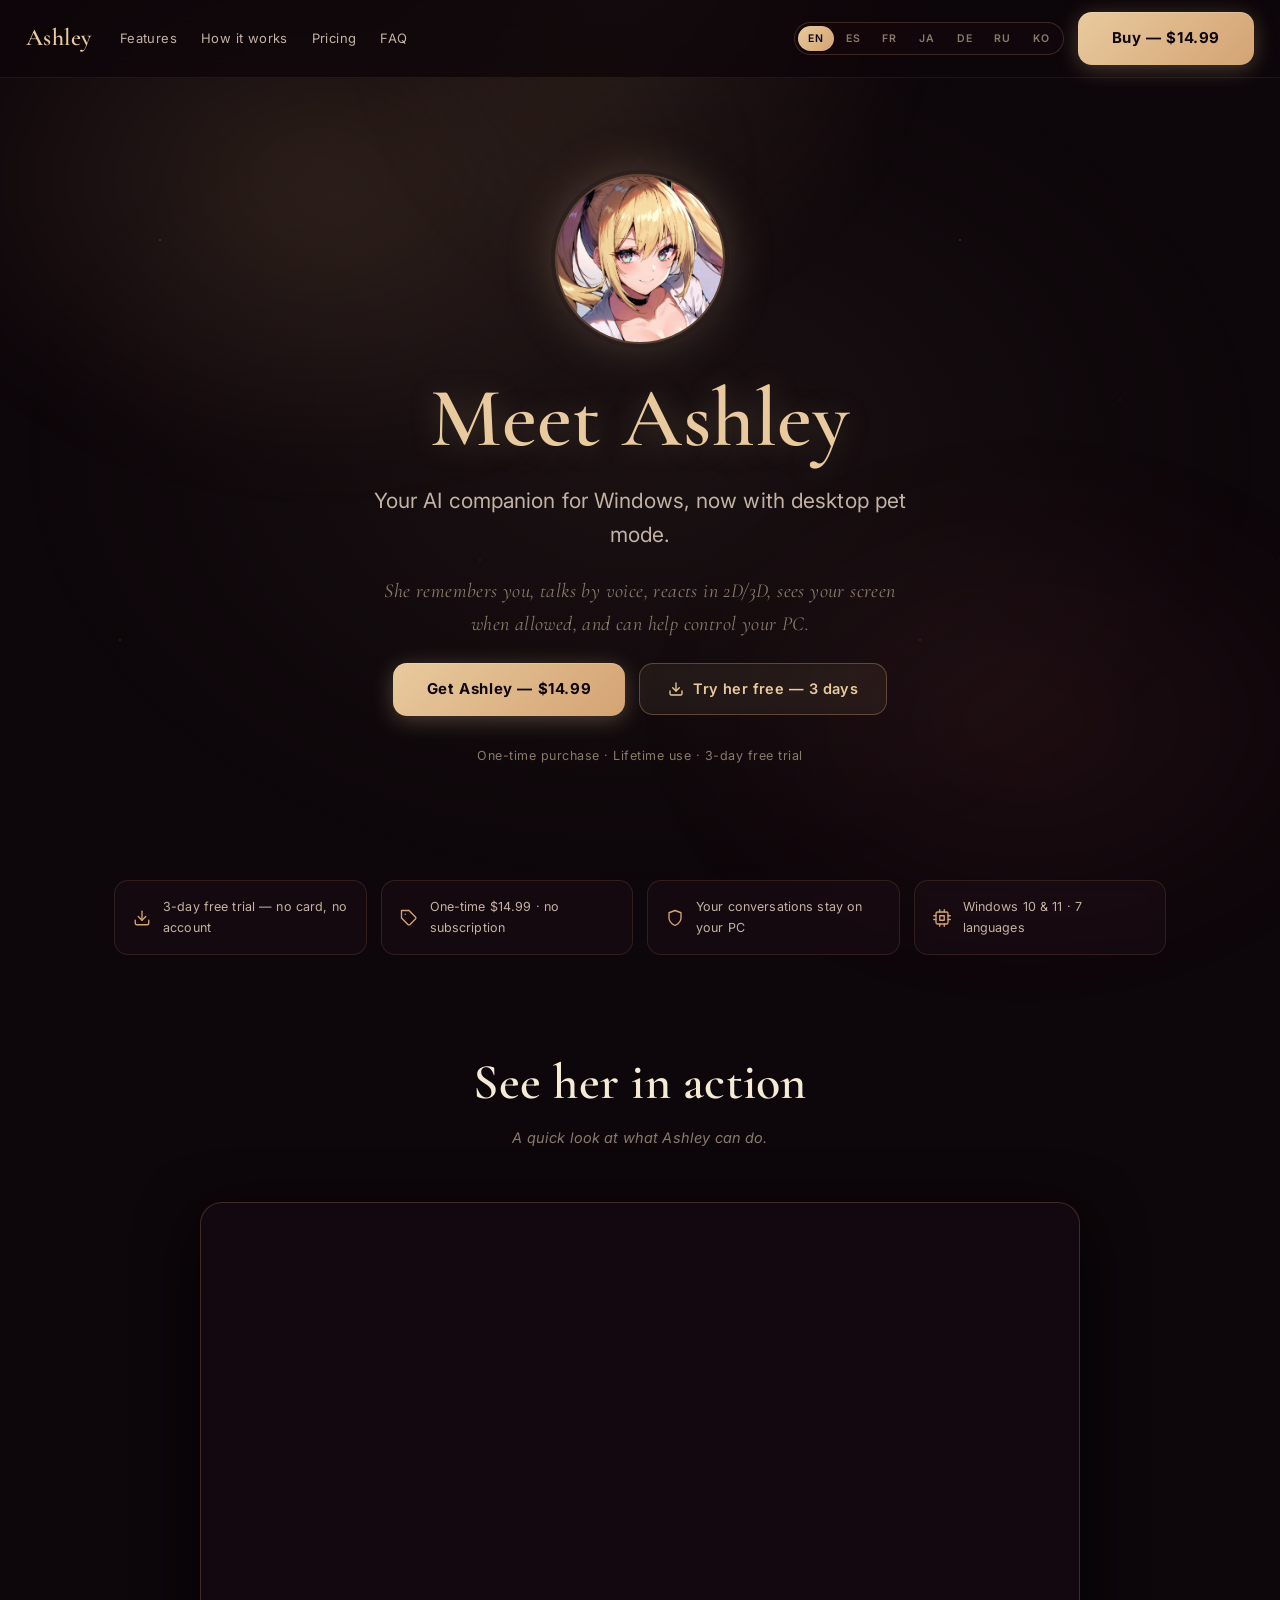
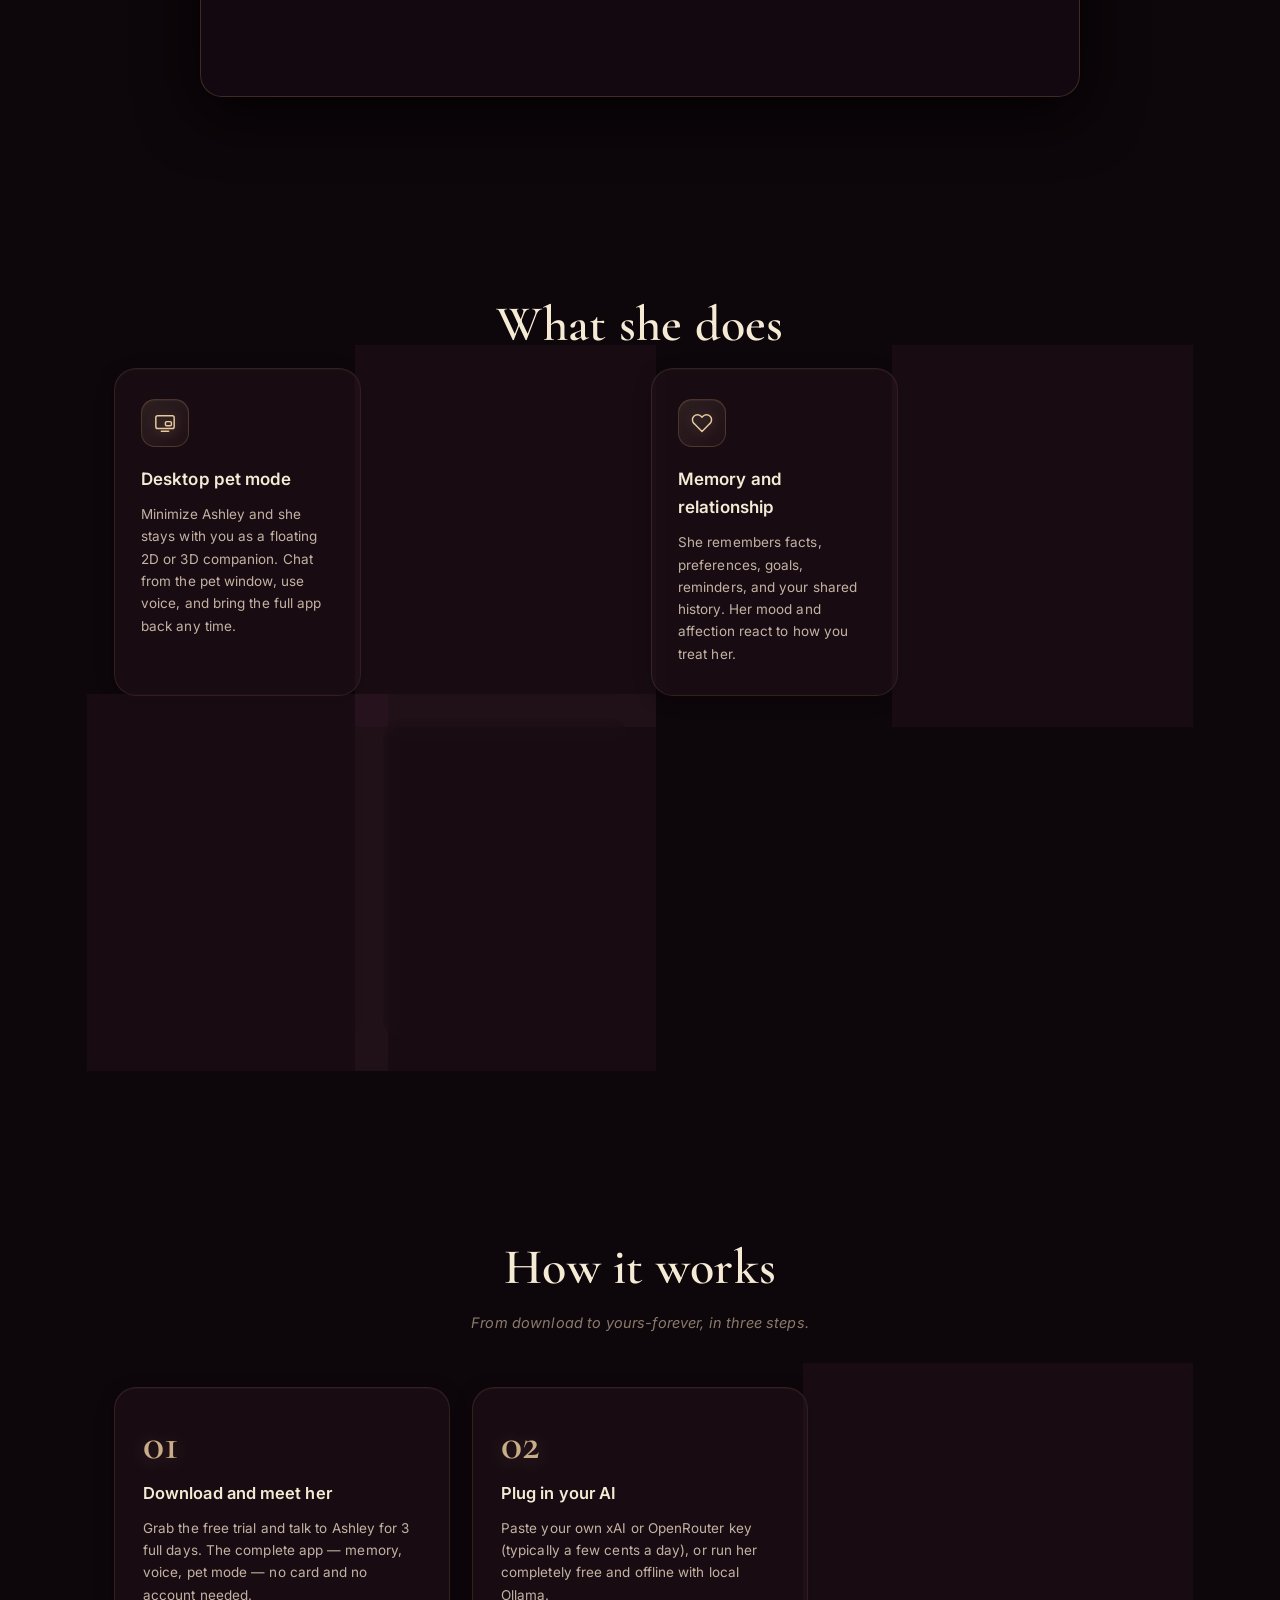
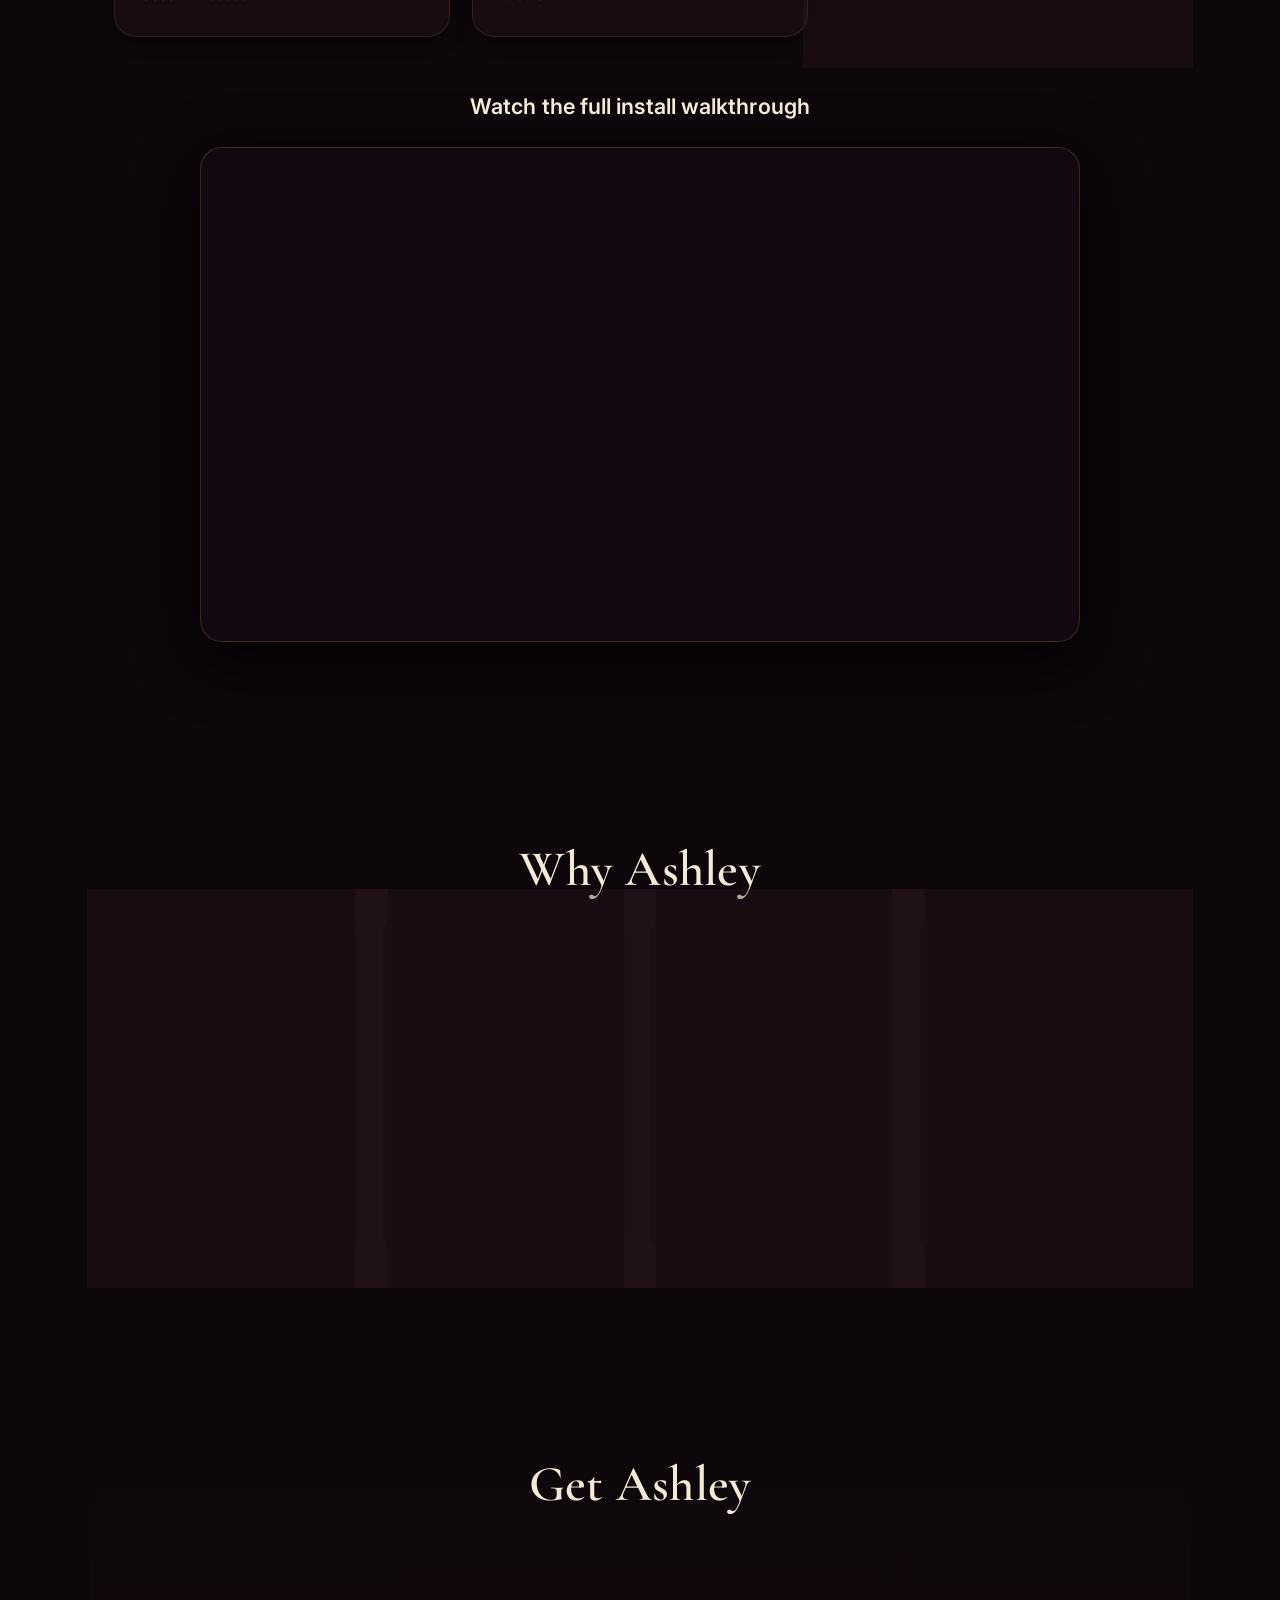
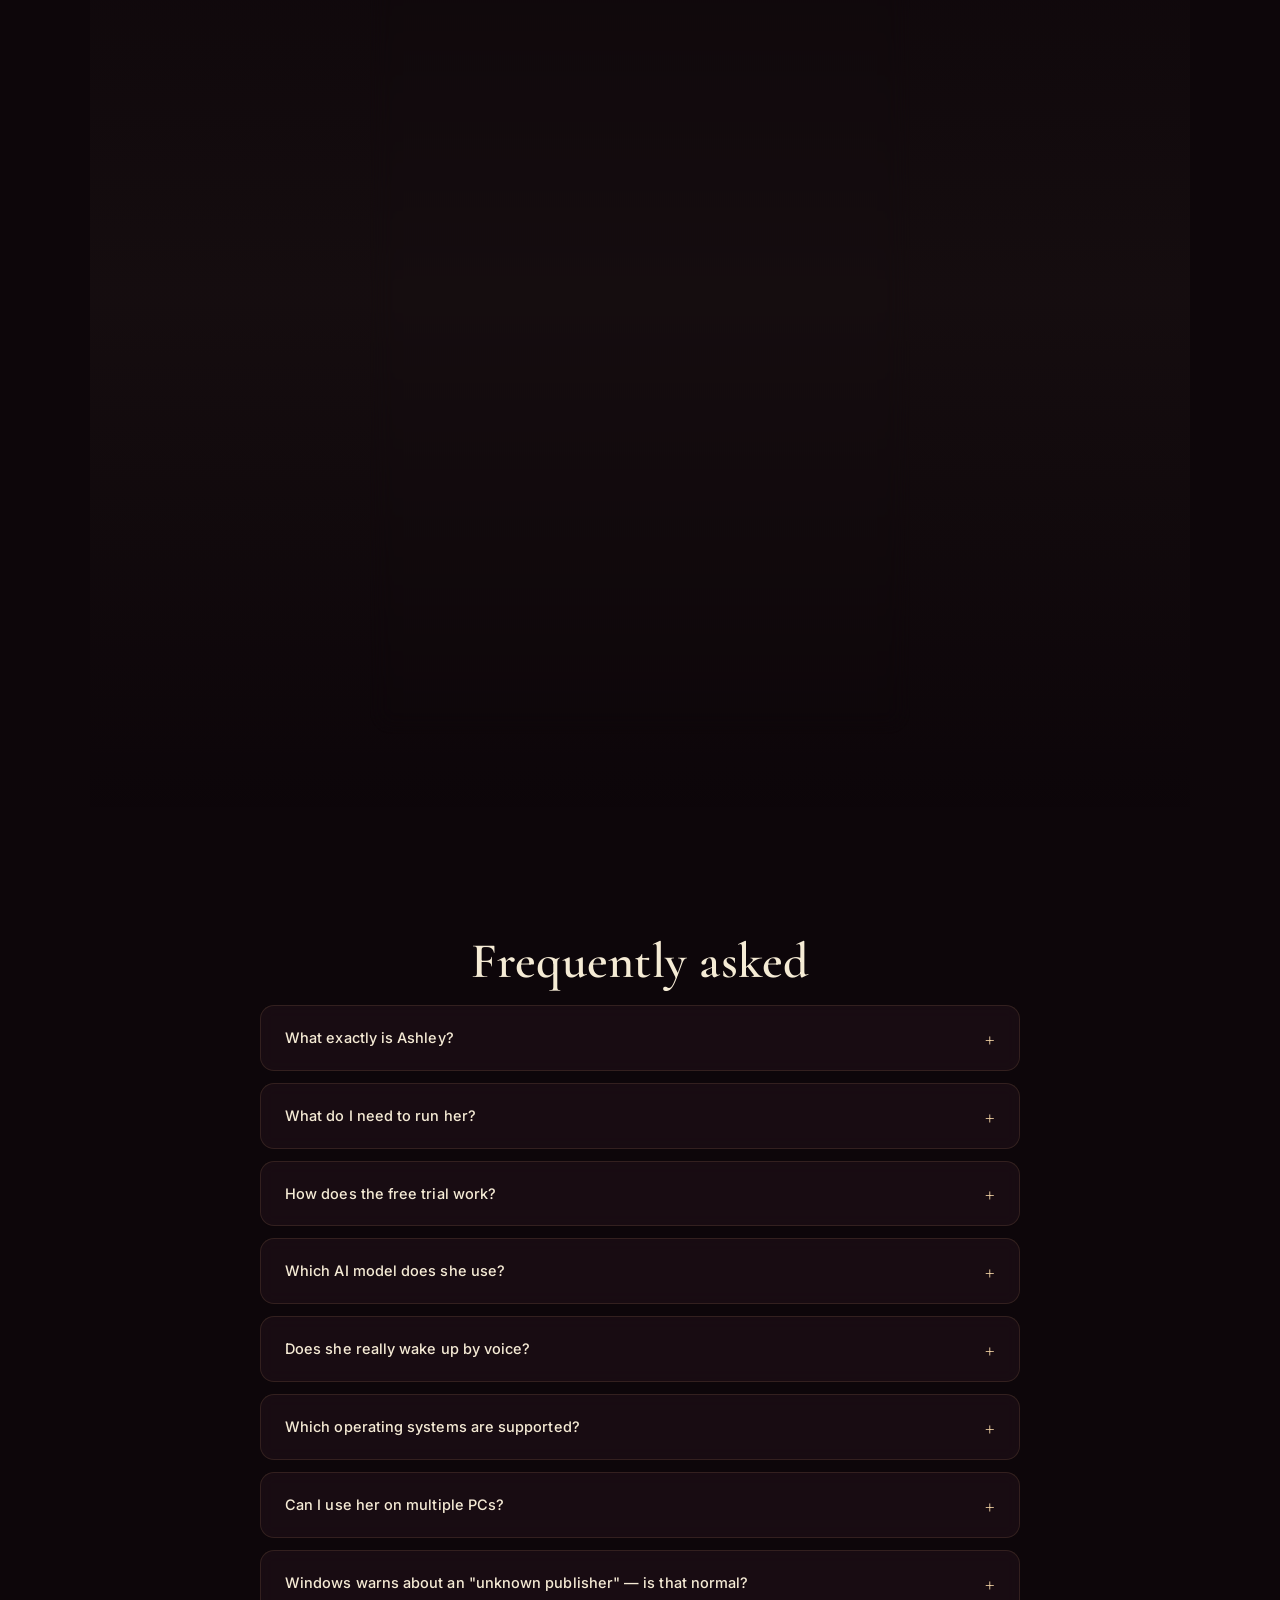
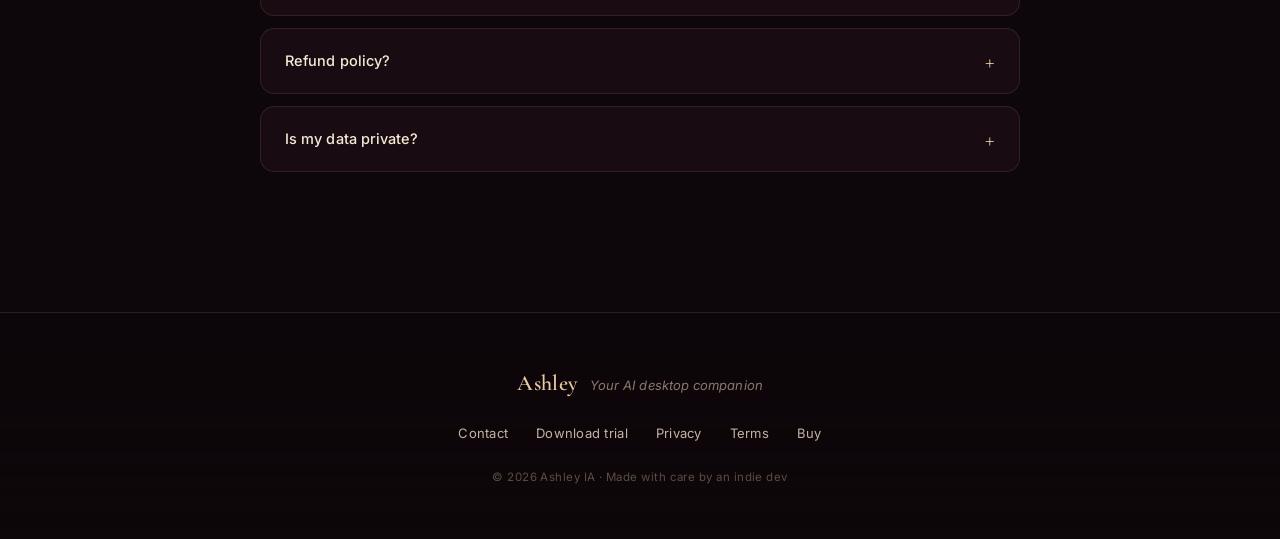
==== commit 344702d1: "landing: embed presentation video + install tutorial (7 languages) Replace the demo-video placeholde" ====
--- a/index.html
+++ b/index.html
@@ -92,14 +92,11 @@
     <h2 class="section-title" data-i18n="video_title">See her in action</h2>
     <p class="section-sub" data-i18n="video_sub">A quick look at what Ashley can do.</p>
     <div class="video-wrap">
-      <!-- Replace src with real YouTube embed when video is ready.
-           Example: https://www.youtube.com/embed/VIDEO_ID -->
-      <div class="video-placeholder">
-        <div class="video-placeholder-inner">
-          <div class="play-icon">▶</div>
-          <p data-i18n="video_placeholder">Demo video coming soon</p>
-        </div>
-      </div>
+      <iframe src="https://www.youtube-nocookie.com/embed/zTZA3FNH6ns"
+              title="Ashley — presentation video"
+              loading="lazy"
+              allow="accelerometer; autoplay; clipboard-write; encrypted-media; gyroscope; picture-in-picture; web-share"
+              allowfullscreen></iframe>
     </div>
   </section>
 
@@ -160,6 +157,14 @@
         <h3 class="step-title" data-i18n="step3_title">Unlock her forever</h3>
         <p class="step-desc" data-i18n="step3_desc">If she clicks with you, buy once for $14.99. Your license key arrives by email in minutes — Ashley, and everything she remembers, is yours for good.</p>
       </div>
+    </div>
+    <h3 class="install-video-title" data-i18n="install_video_title">Watch the full install walkthrough</h3>
+    <div class="video-wrap">
+      <iframe src="https://www.youtube-nocookie.com/embed/N7WQZfyNRJ8"
+              title="Ashley — installation tutorial"
+              loading="lazy"
+              allow="accelerometer; autoplay; clipboard-write; encrypted-media; gyroscope; picture-in-picture; web-share"
+              allowfullscreen></iframe>
     </div>
   </section>
 
--- a/styles.css
+++ b/styles.css
@@ -506,6 +506,14 @@
   width: 100%;
   height: 100%;
   border: 0;
+}
+
+/* Sub-heading above the install-tutorial video in the "How it works" section */
+.install-video-title {
+  text-align: center;
+  margin: 52px auto 22px;
+  font-size: clamp(1.05rem, 2.4vw, 1.35rem);
+  font-weight: 600;
 }
 
 .video-placeholder {
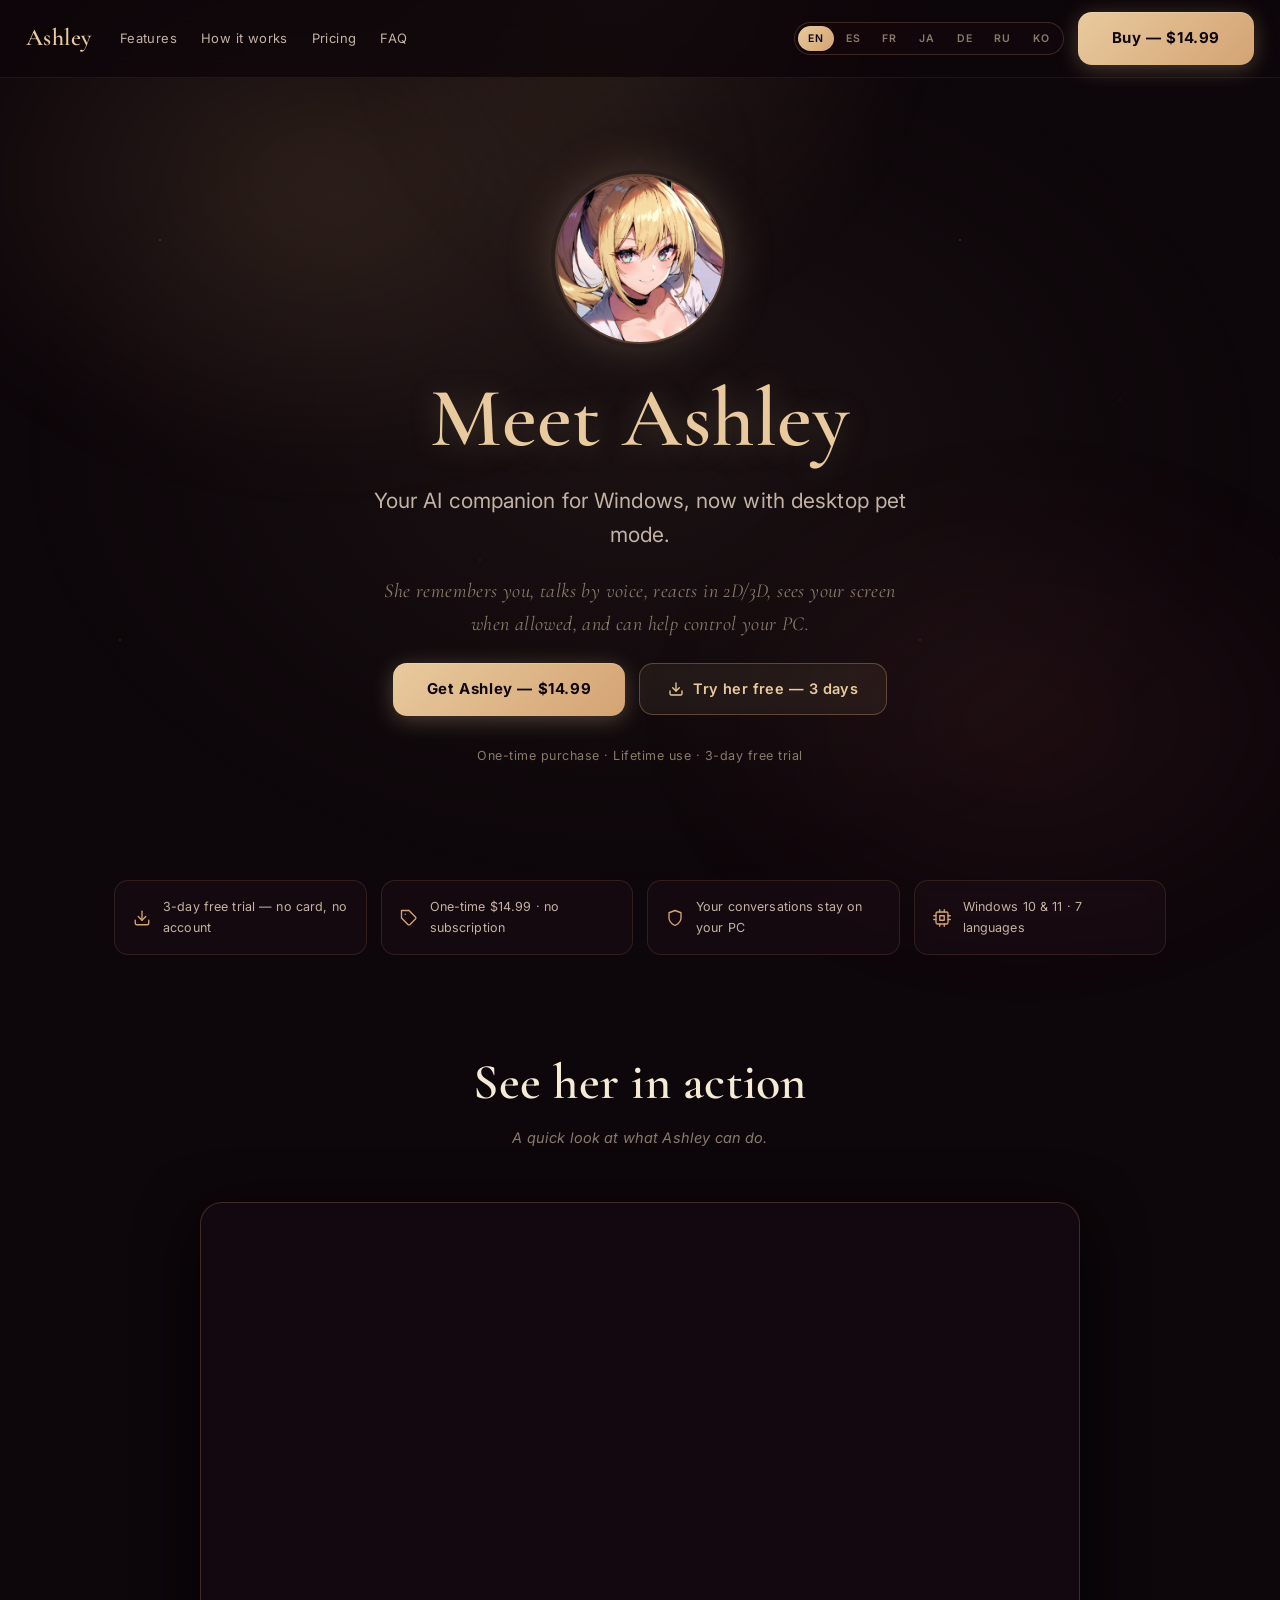
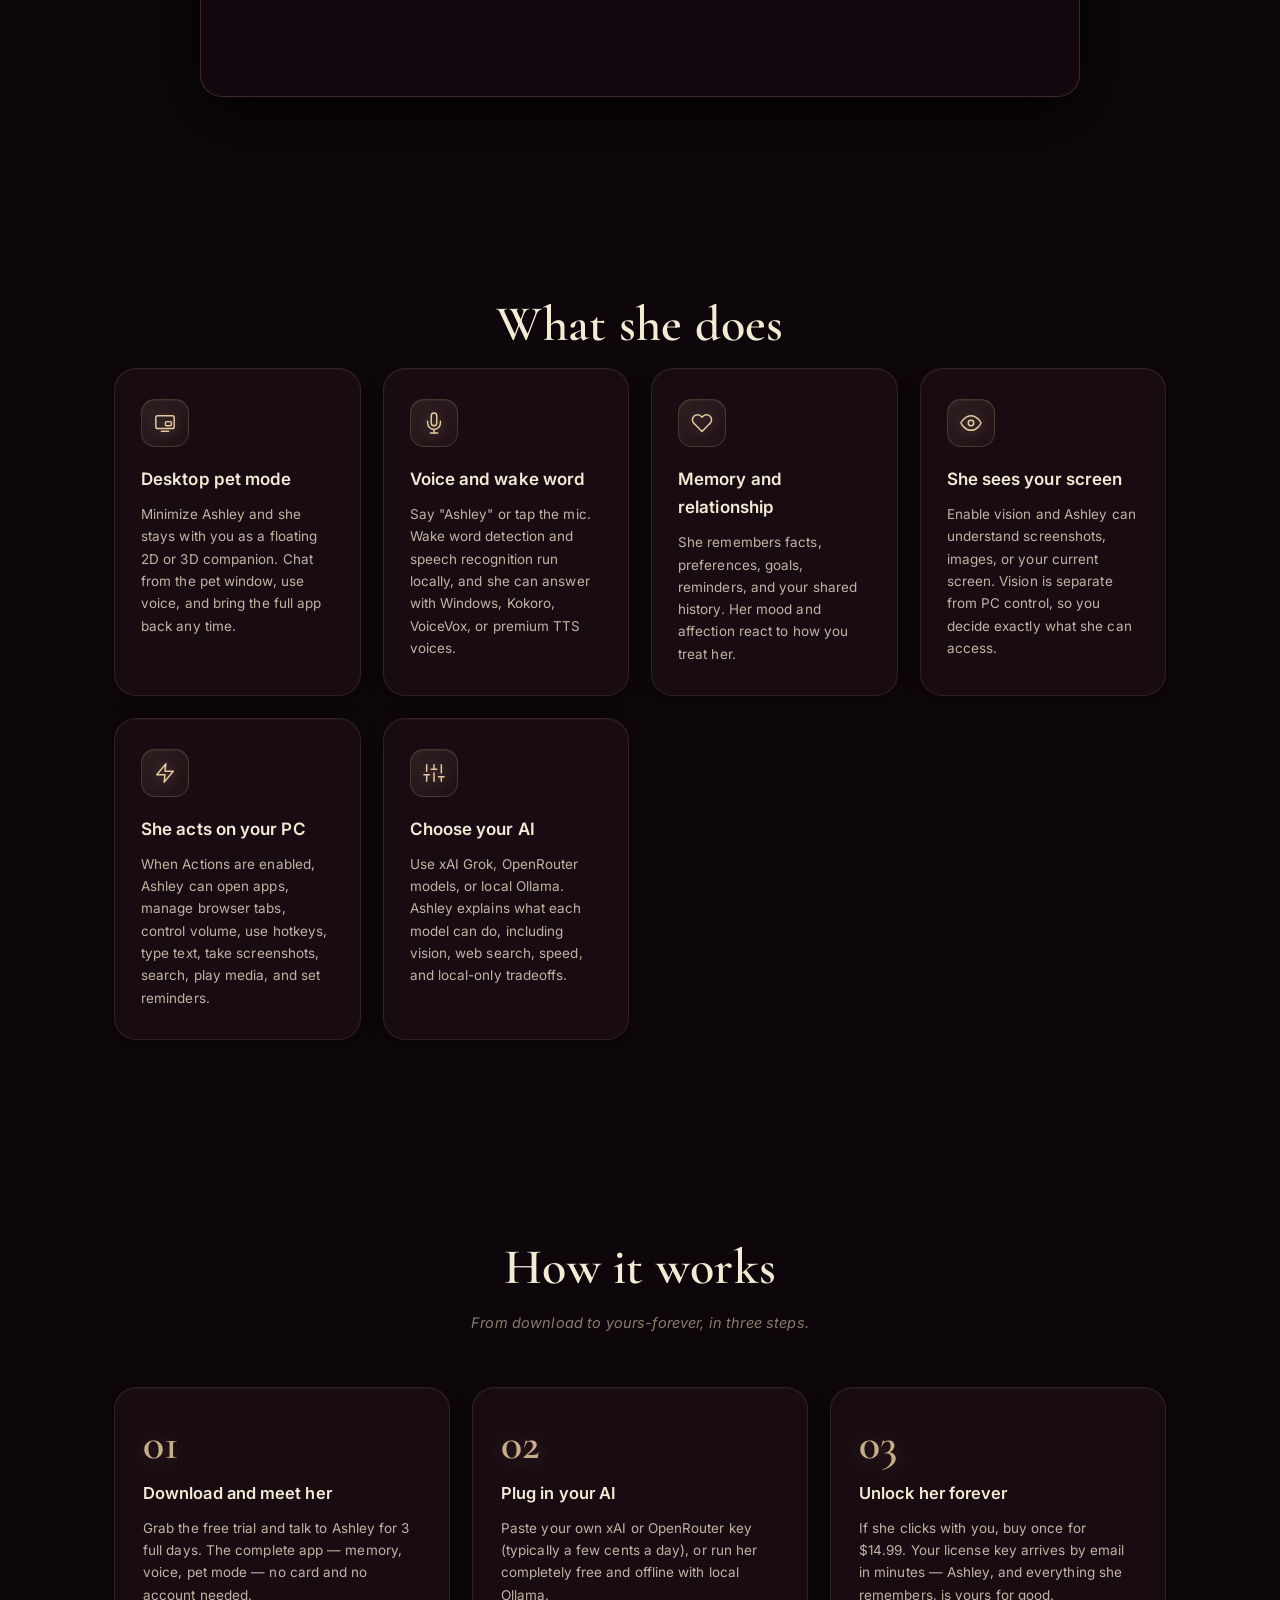
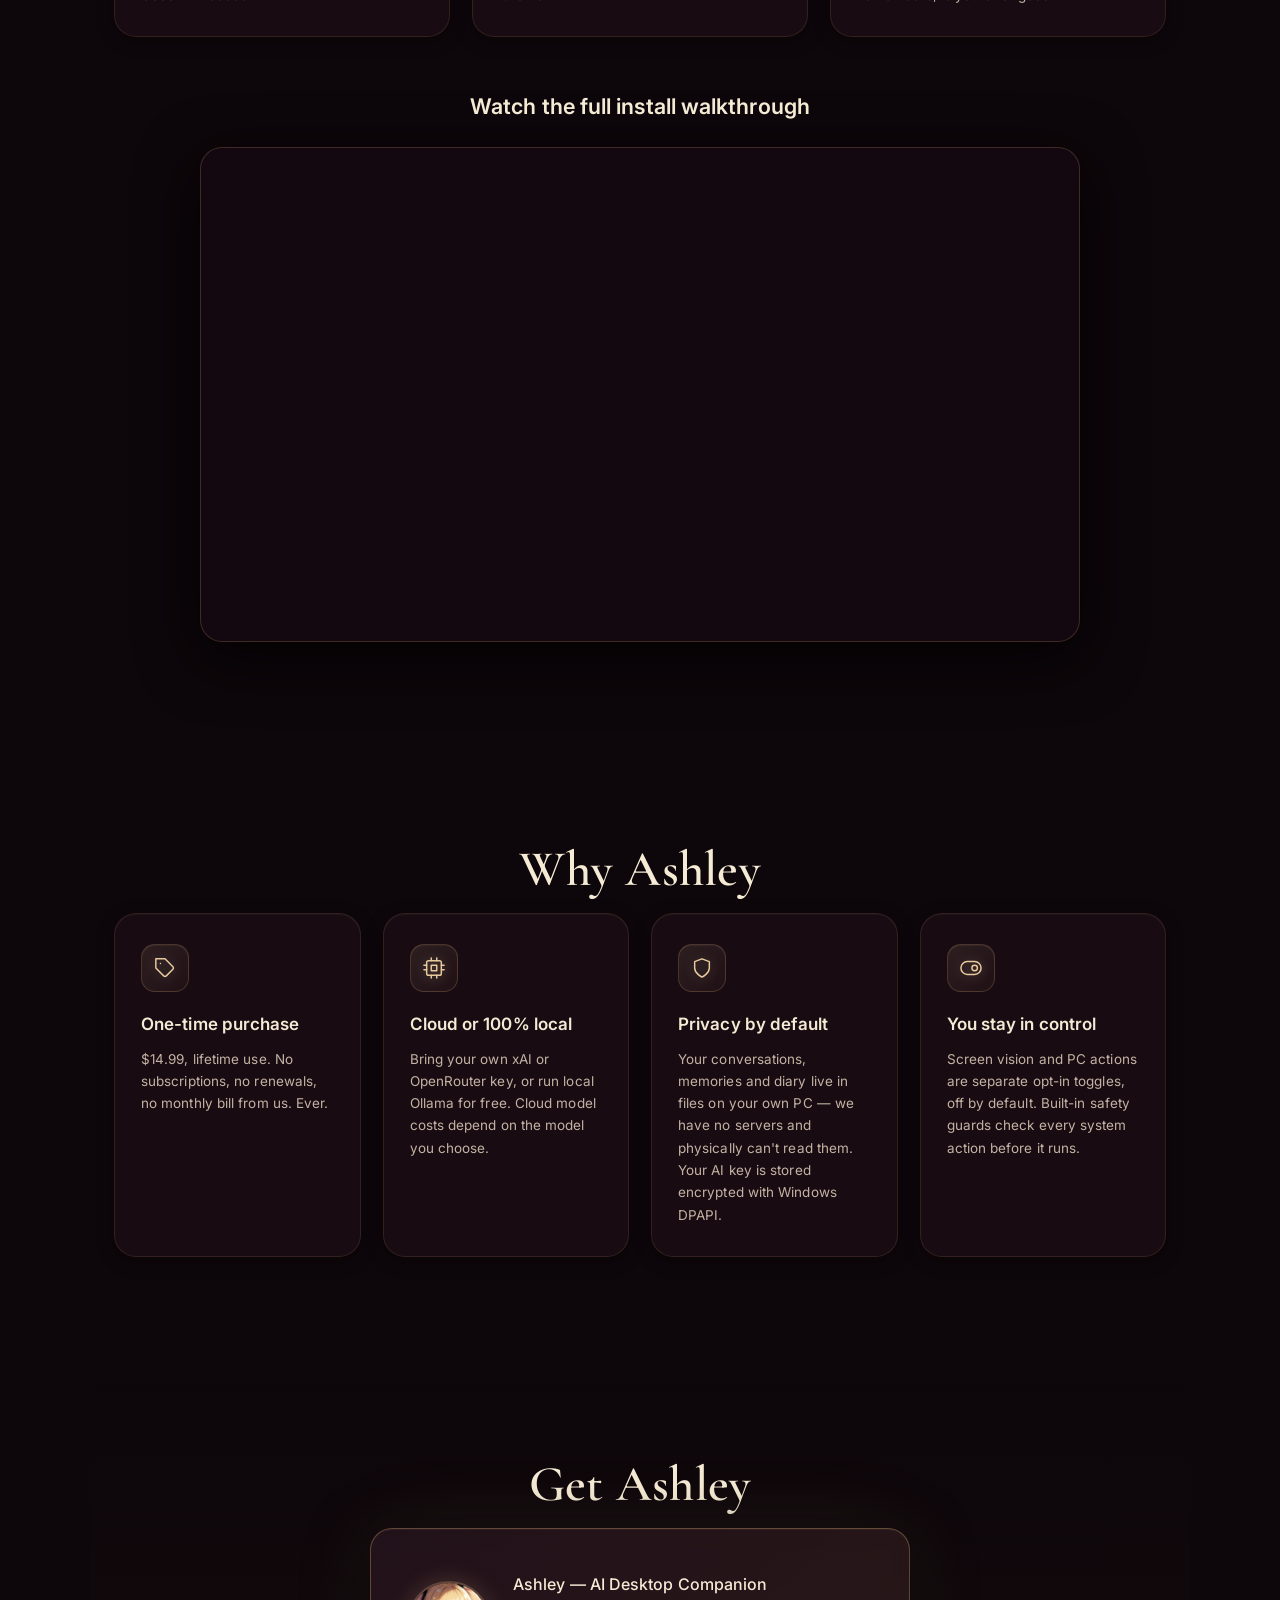
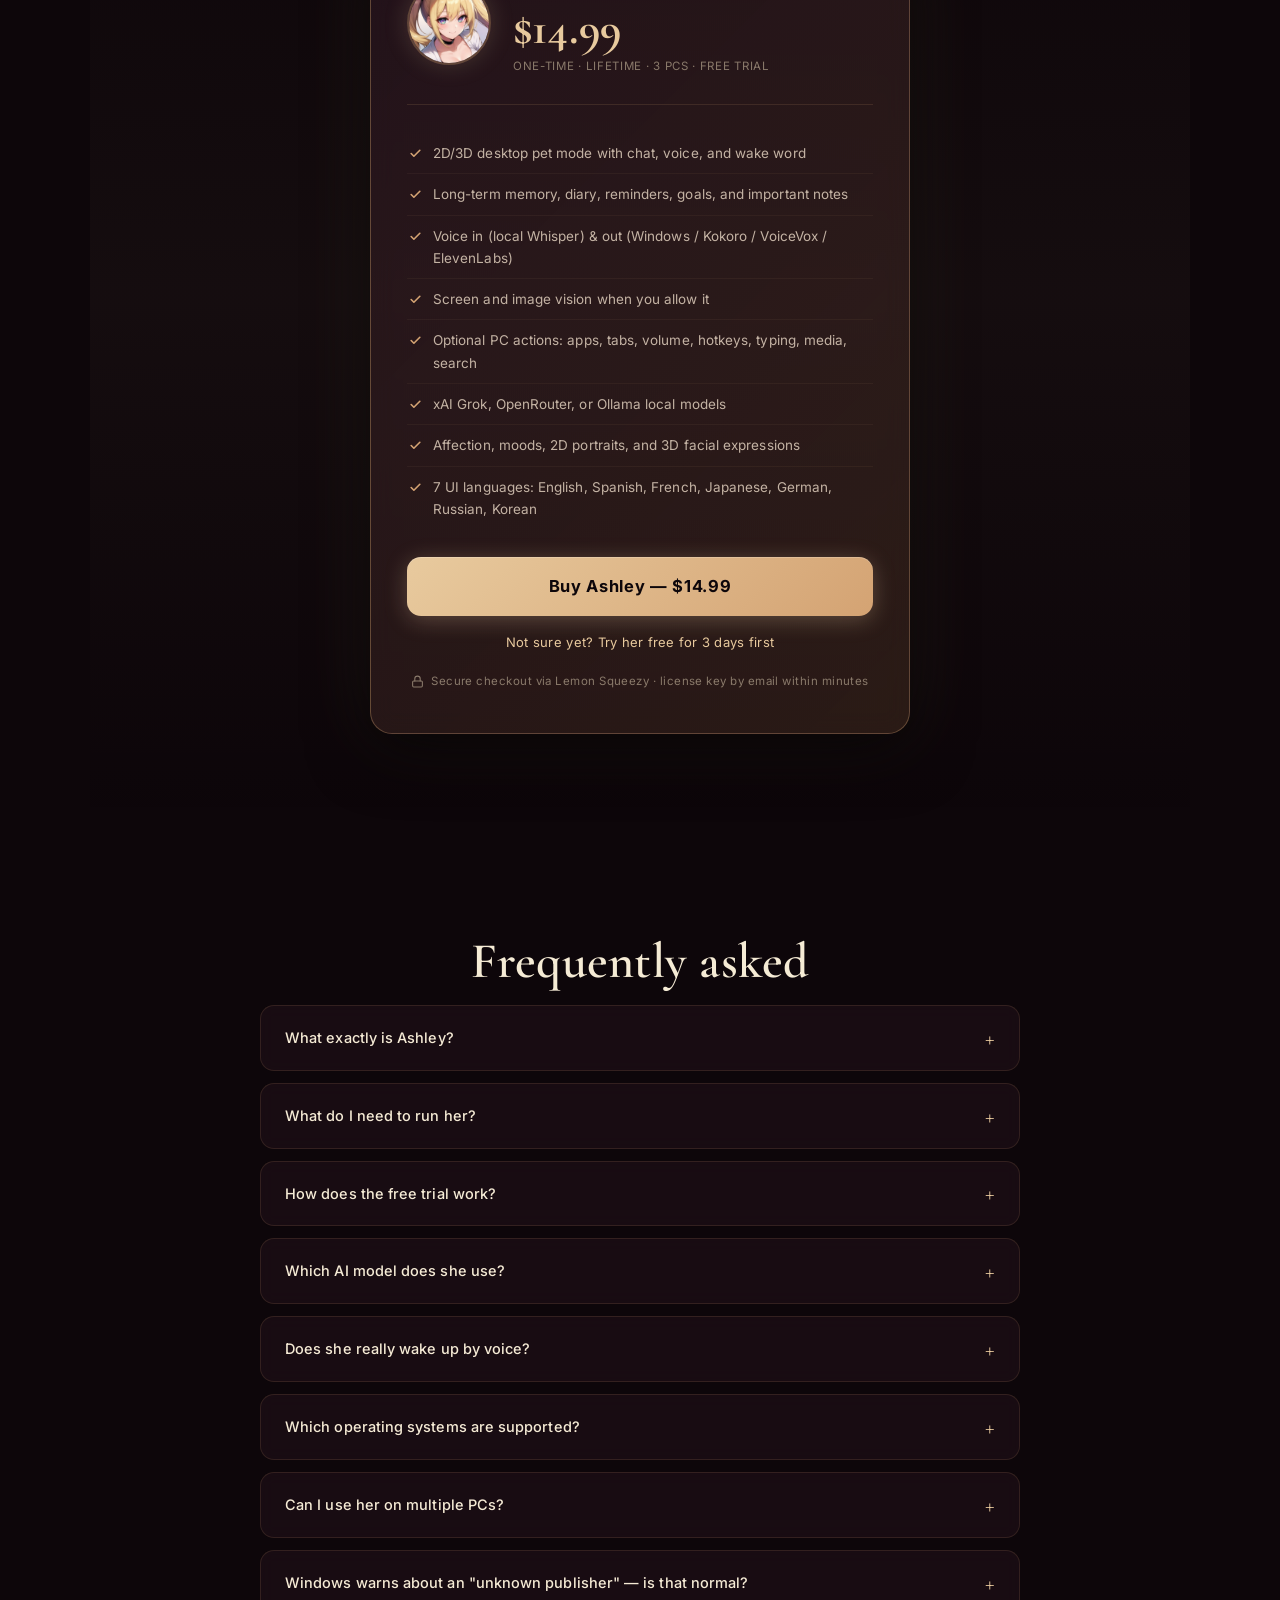
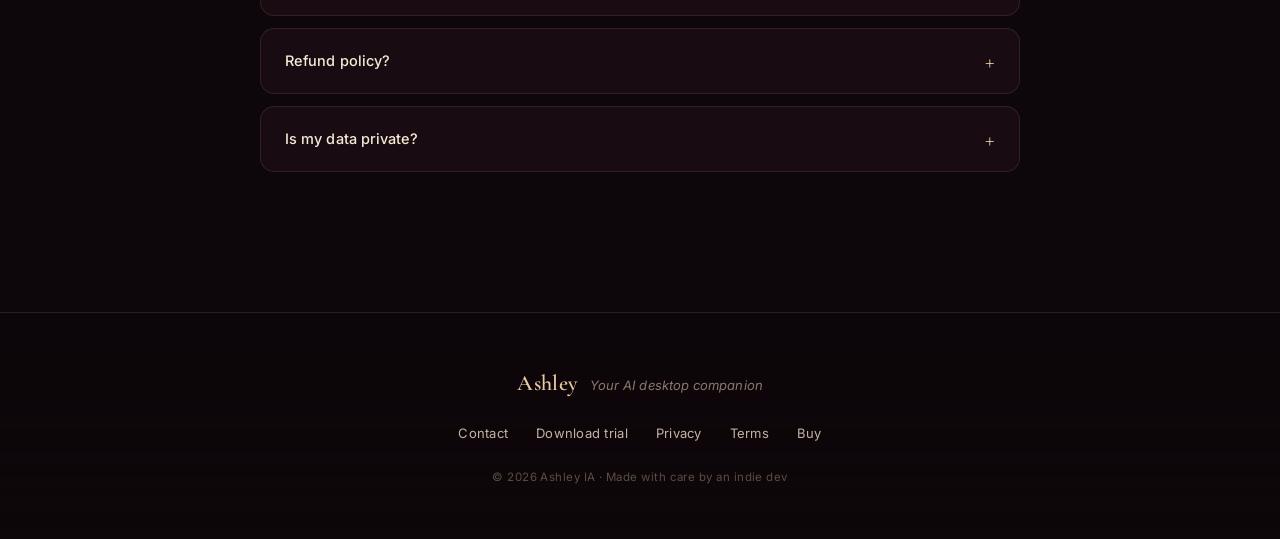
==== commit fca732d0: "landing: point all buy buttons to the real Lemon Squeezy product checkout" ====
--- a/index.html
+++ b/index.html
@@ -54,7 +54,7 @@
         <button data-lang="ru" class="lang-btn" aria-label="Русский">RU</button>
         <button data-lang="ko" class="lang-btn" aria-label="한국어">KO</button>
       </div>
-      <a href="https://ashley-ia.lemonsqueezy.com/checkout/buy/618b7e13-511b-435c-8e7f-d14cedadfd02" class="btn-primary btn-nav" target="_blank" rel="noopener" data-i18n="nav_buy">Buy — $14.99</a>
+      <a href="https://ashley-ia.lemonsqueezy.com/checkout/buy/dca55885-3c31-4b97-a65a-c33e0c5e038e" class="btn-primary btn-nav" target="_blank" rel="noopener" data-i18n="nav_buy">Buy — $14.99</a>
     </div>
   </header>
 
@@ -67,7 +67,7 @@
       <p class="hero-subtitle" data-i18n="hero_subtitle">Your AI companion for Windows, now with desktop pet mode.</p>
       <p class="hero-tagline" data-i18n="hero_tagline">She remembers you, talks by voice, reacts in 2D/3D, sees your screen when allowed, and can help control your PC.</p>
       <div class="cta-row">
-        <a href="https://ashley-ia.lemonsqueezy.com/checkout/buy/618b7e13-511b-435c-8e7f-d14cedadfd02" class="btn-primary" target="_blank" rel="noopener">
+        <a href="https://ashley-ia.lemonsqueezy.com/checkout/buy/dca55885-3c31-4b97-a65a-c33e0c5e038e" class="btn-primary" target="_blank" rel="noopener">
           <span data-i18n="hero_cta">Get Ashley — $14.99</span>
         </a>
         <a href="https://github.com/ashleyia2c-dot/Ashley-Releases/releases/latest" class="btn-ghost" target="_blank" rel="noopener">
@@ -217,7 +217,7 @@
         <li data-i18n="price_feat7">Affection, moods, 2D portraits, and 3D facial expressions</li>
         <li data-i18n="price_feat8">7 UI languages: English, Spanish, French, Japanese, German, Russian, Korean</li>
       </ul>
-      <a href="https://ashley-ia.lemonsqueezy.com/checkout/buy/618b7e13-511b-435c-8e7f-d14cedadfd02" class="btn-primary btn-full" target="_blank" rel="noopener">
+      <a href="https://ashley-ia.lemonsqueezy.com/checkout/buy/dca55885-3c31-4b97-a65a-c33e0c5e038e" class="btn-primary btn-full" target="_blank" rel="noopener">
         <span data-i18n="pricing_cta">Buy Ashley — $14.99</span>
       </a>
       <a href="https://github.com/ashleyia2c-dot/Ashley-Releases/releases/latest" class="price-trial-link" target="_blank" rel="noopener" data-i18n="pricing_cta2">Not sure yet? Try her free for 3 days first</a>
@@ -284,7 +284,7 @@
         <a href="https://github.com/ashleyia2c-dot/Ashley-Releases/releases/latest" target="_blank" rel="noopener" data-i18n="footer_download">Download trial</a>
         <a href="privacy.html" data-i18n="footer_privacy">Privacy</a>
         <a href="terms.html" data-i18n="footer_terms">Terms</a>
-        <a href="https://ashley-ia.lemonsqueezy.com/checkout/buy/618b7e13-511b-435c-8e7f-d14cedadfd02" target="_blank" rel="noopener" data-i18n="footer_buy">Buy</a>
+        <a href="https://ashley-ia.lemonsqueezy.com/checkout/buy/dca55885-3c31-4b97-a65a-c33e0c5e038e" target="_blank" rel="noopener" data-i18n="footer_buy">Buy</a>
       </div>
       <p class="footer-copy" data-i18n="footer_copy">© 2026 Ashley IA · Made with care by an indie dev</p>
     </div>
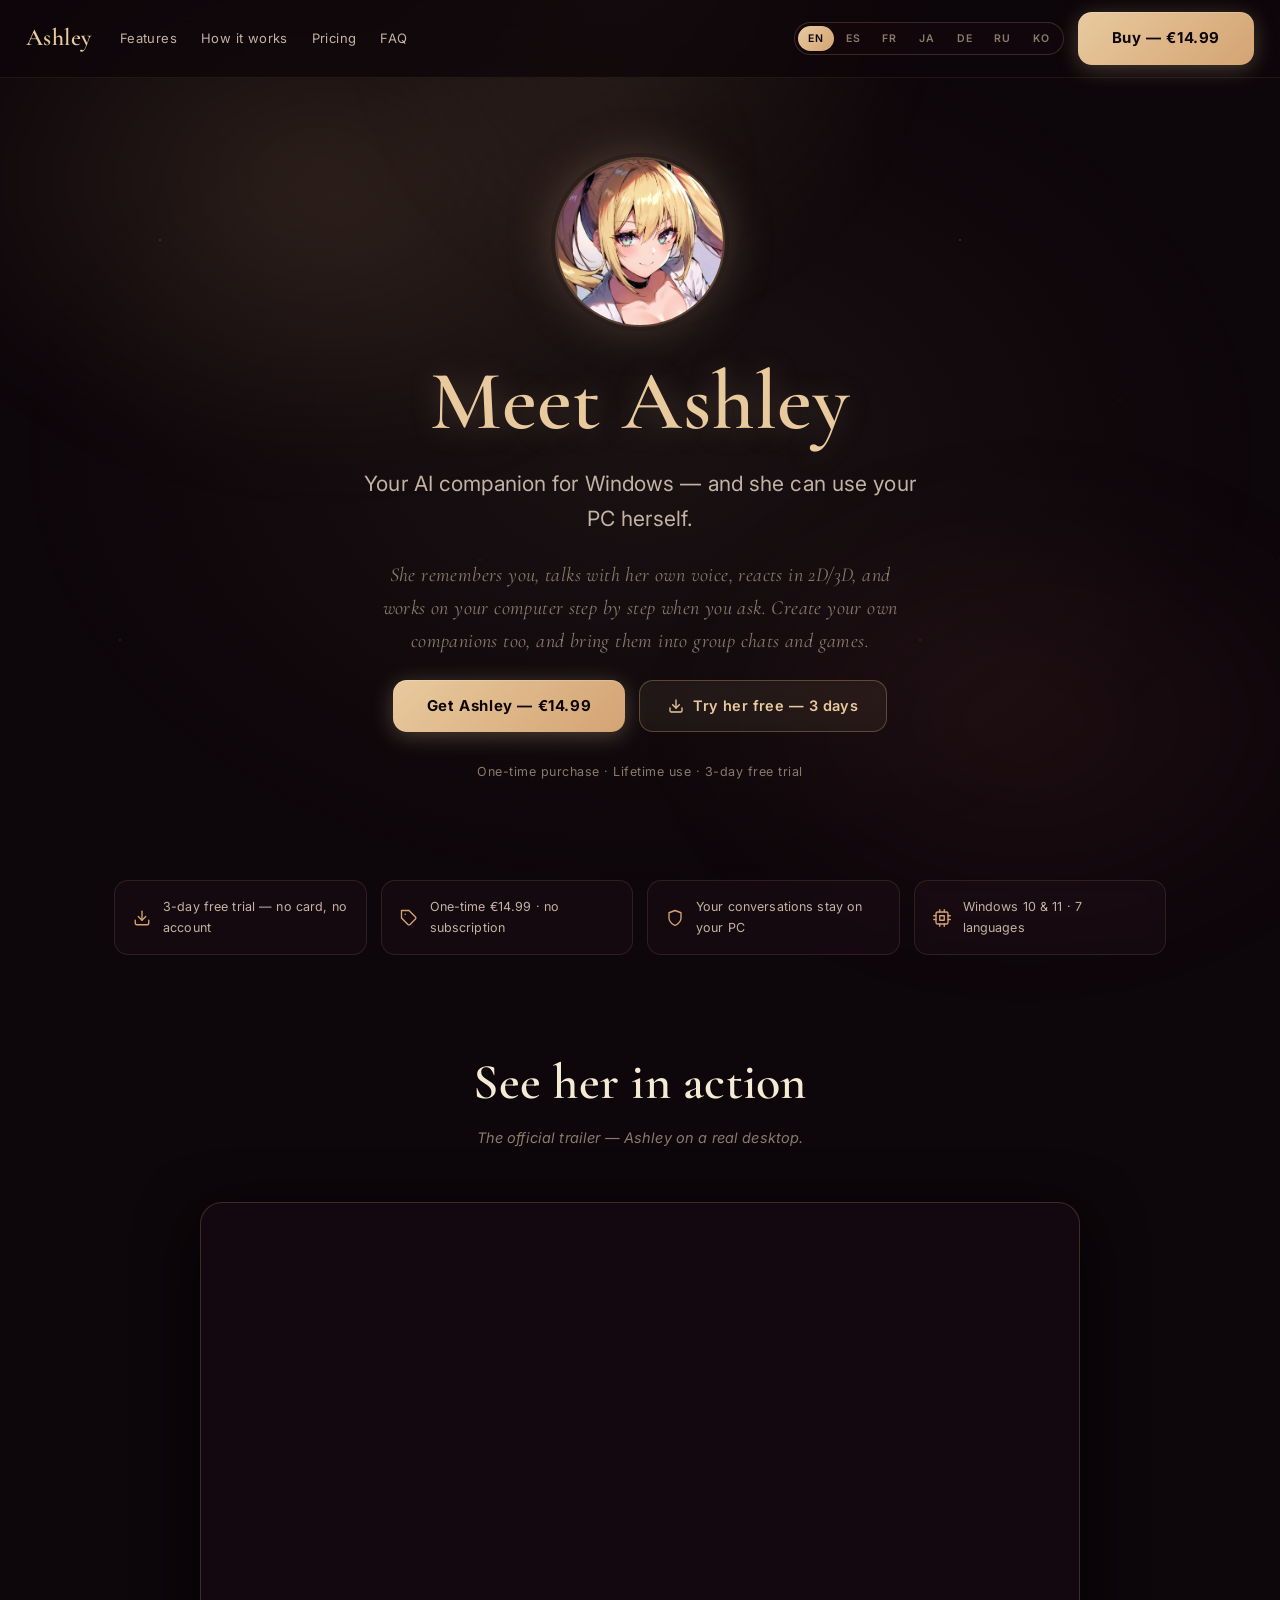
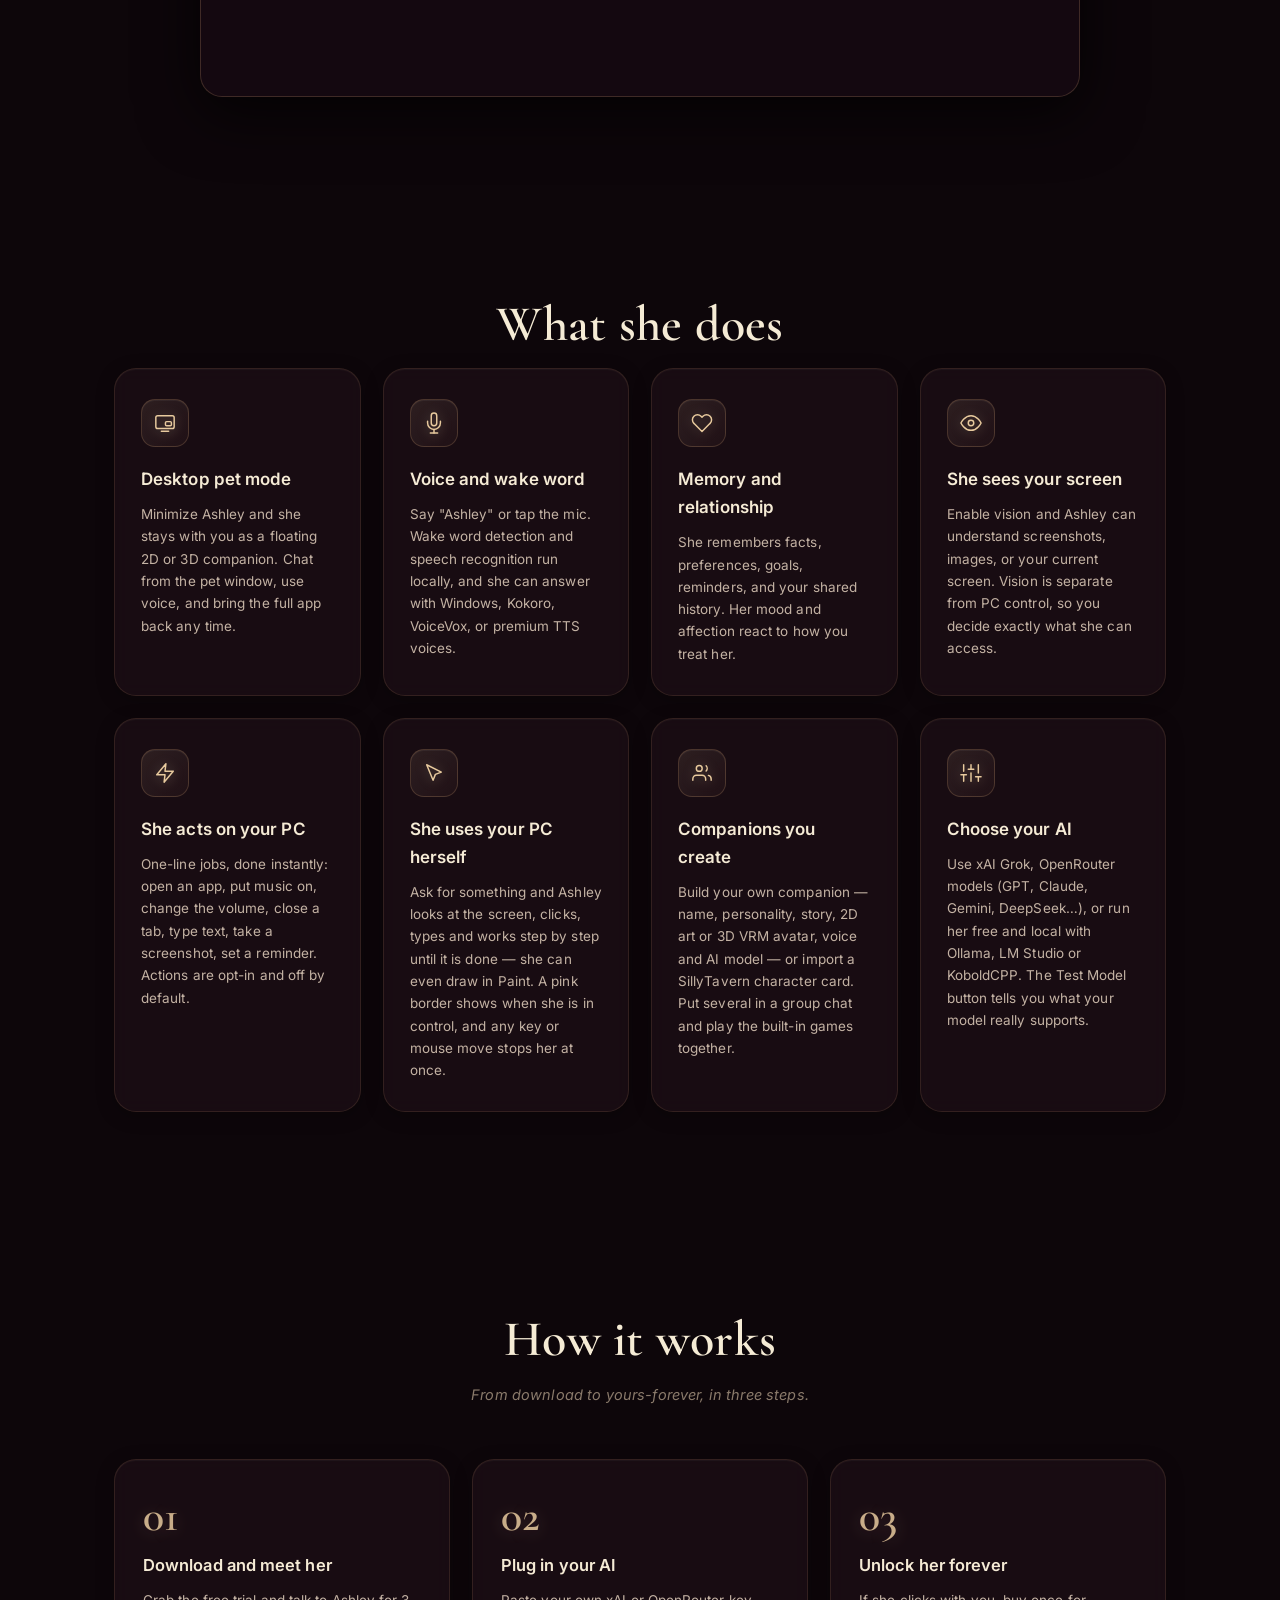
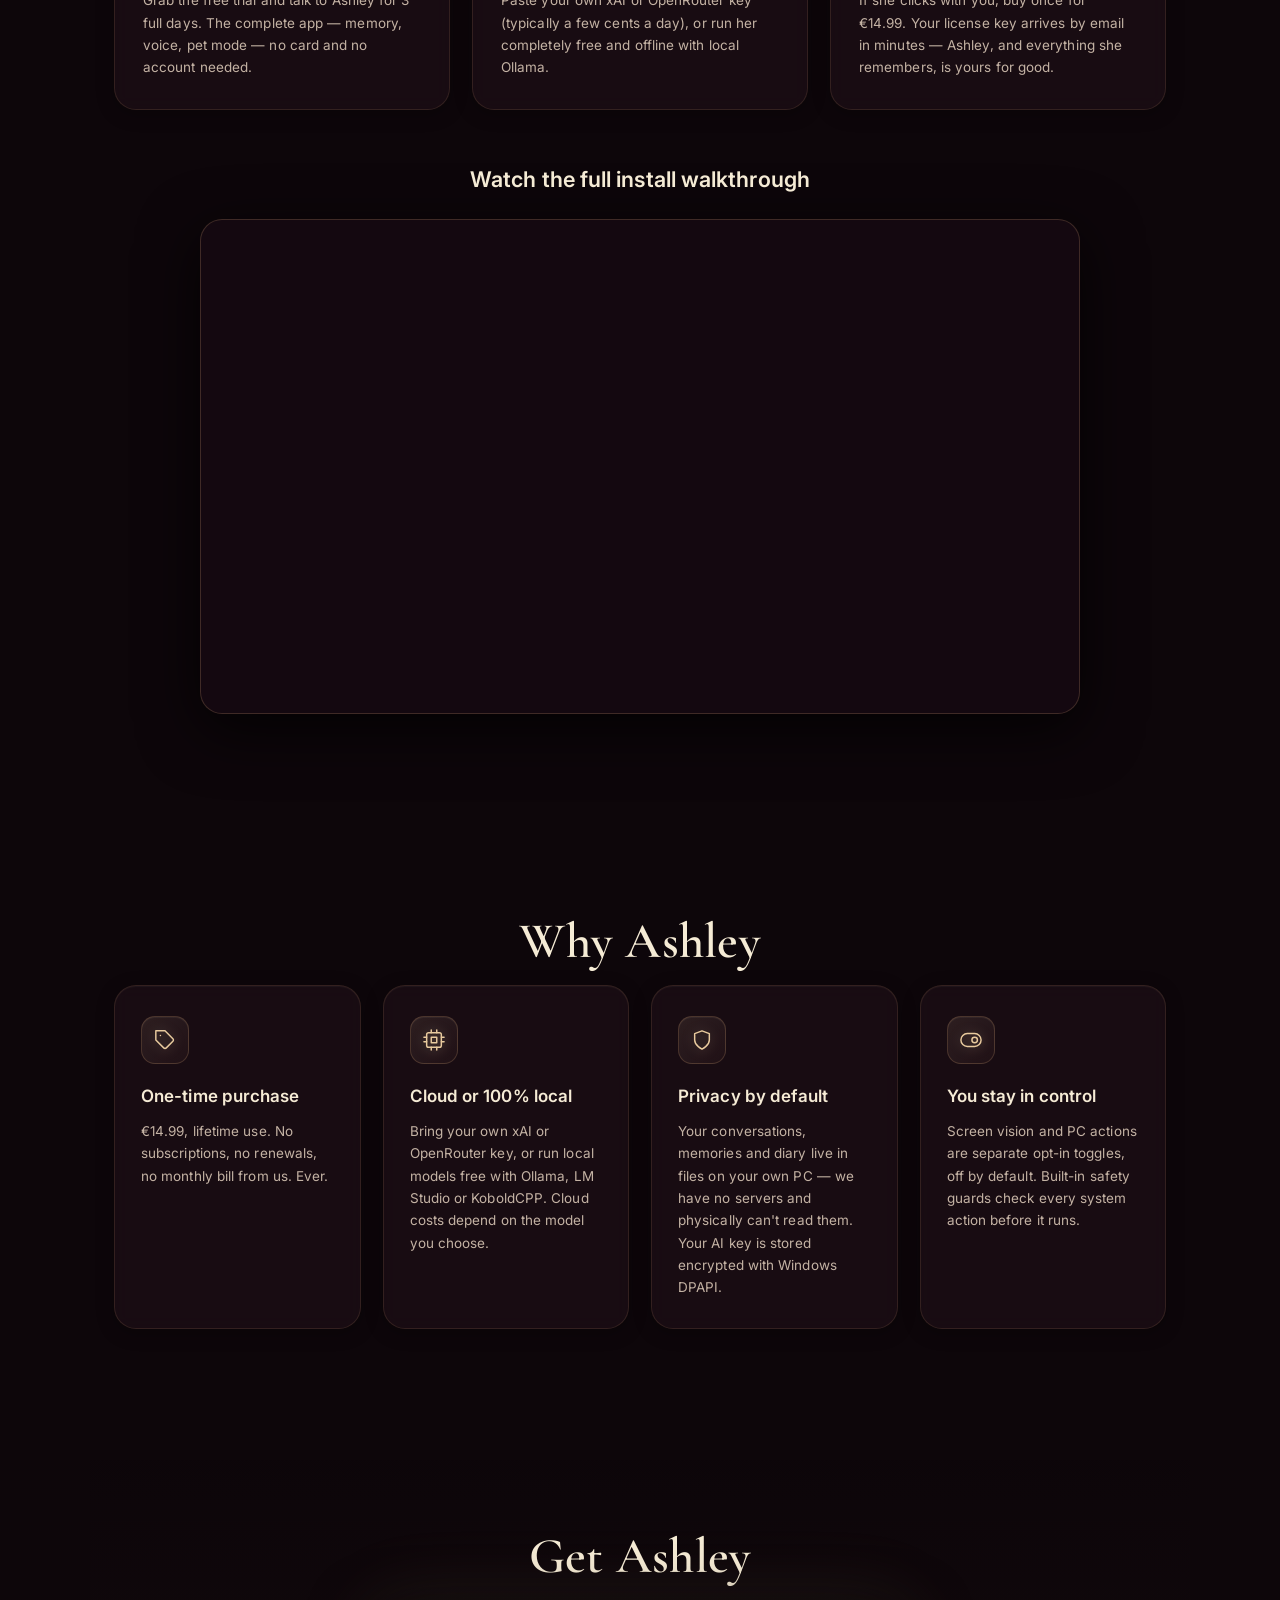
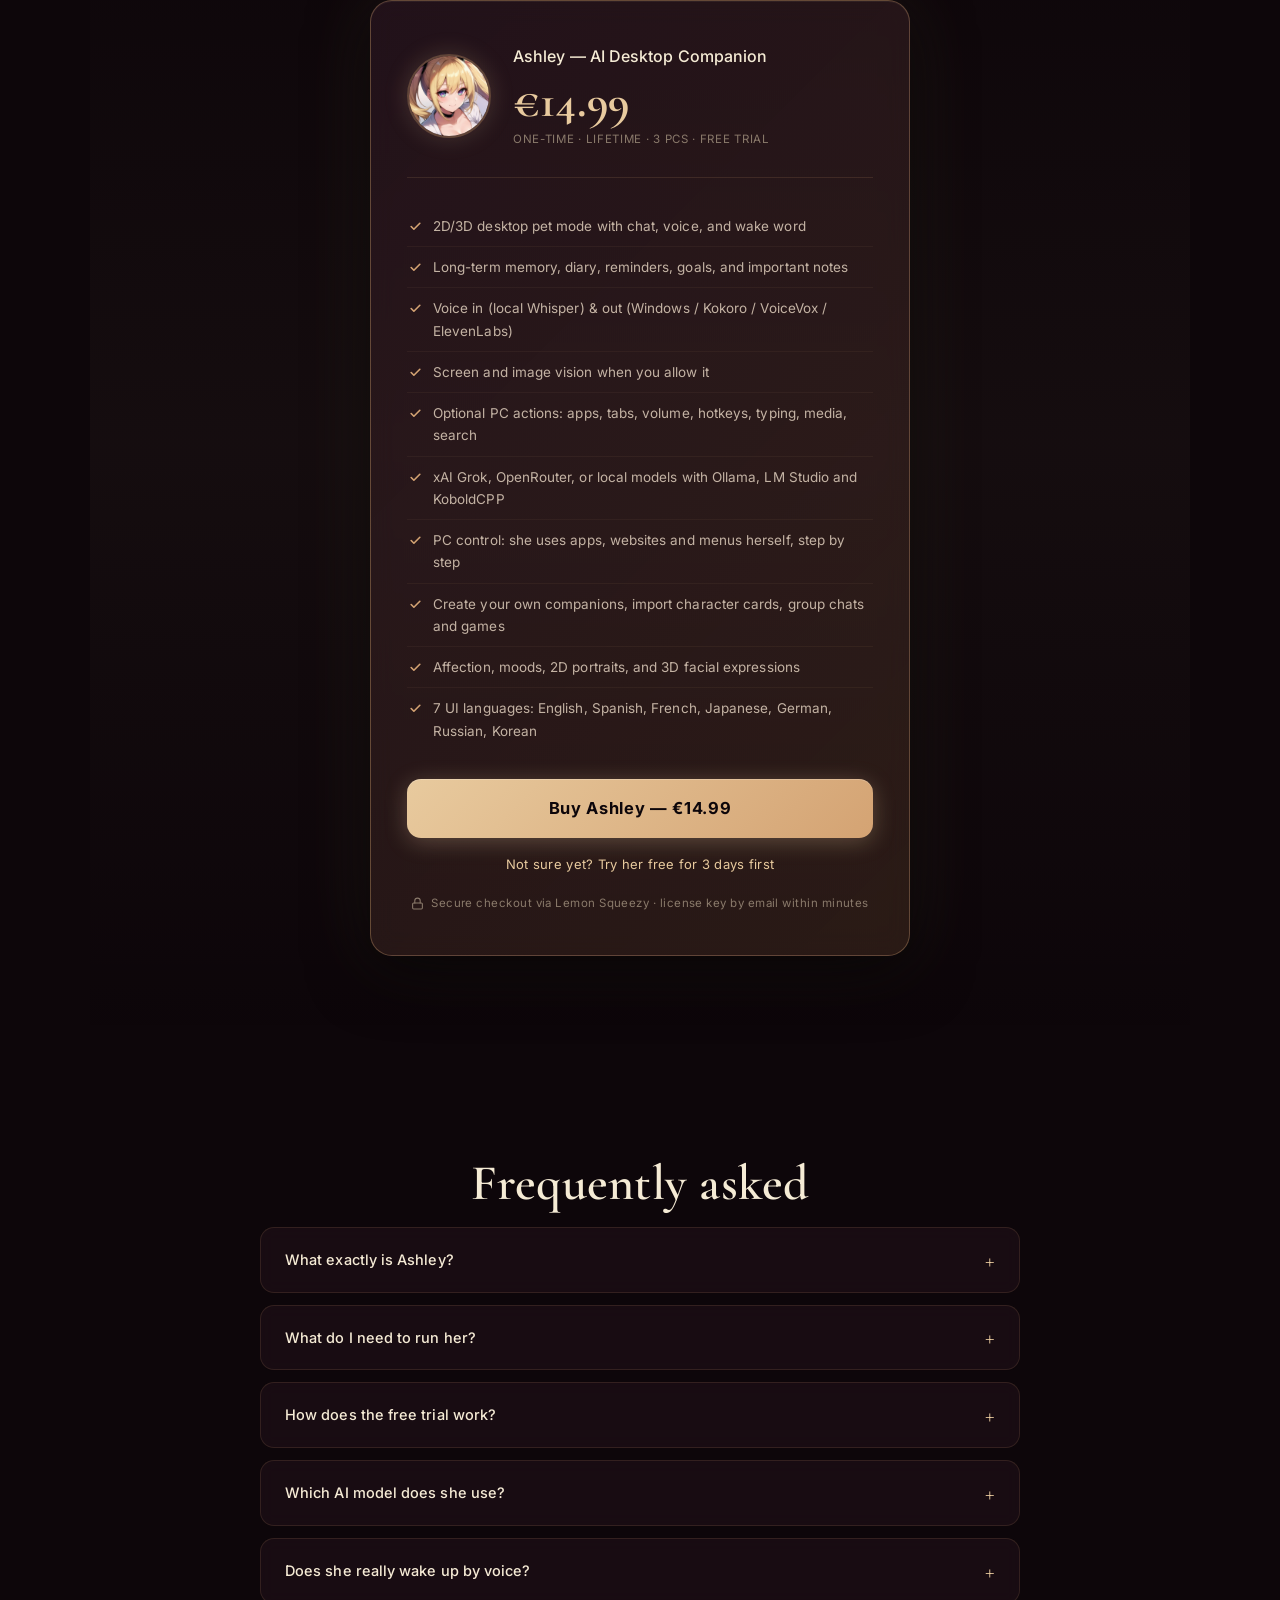
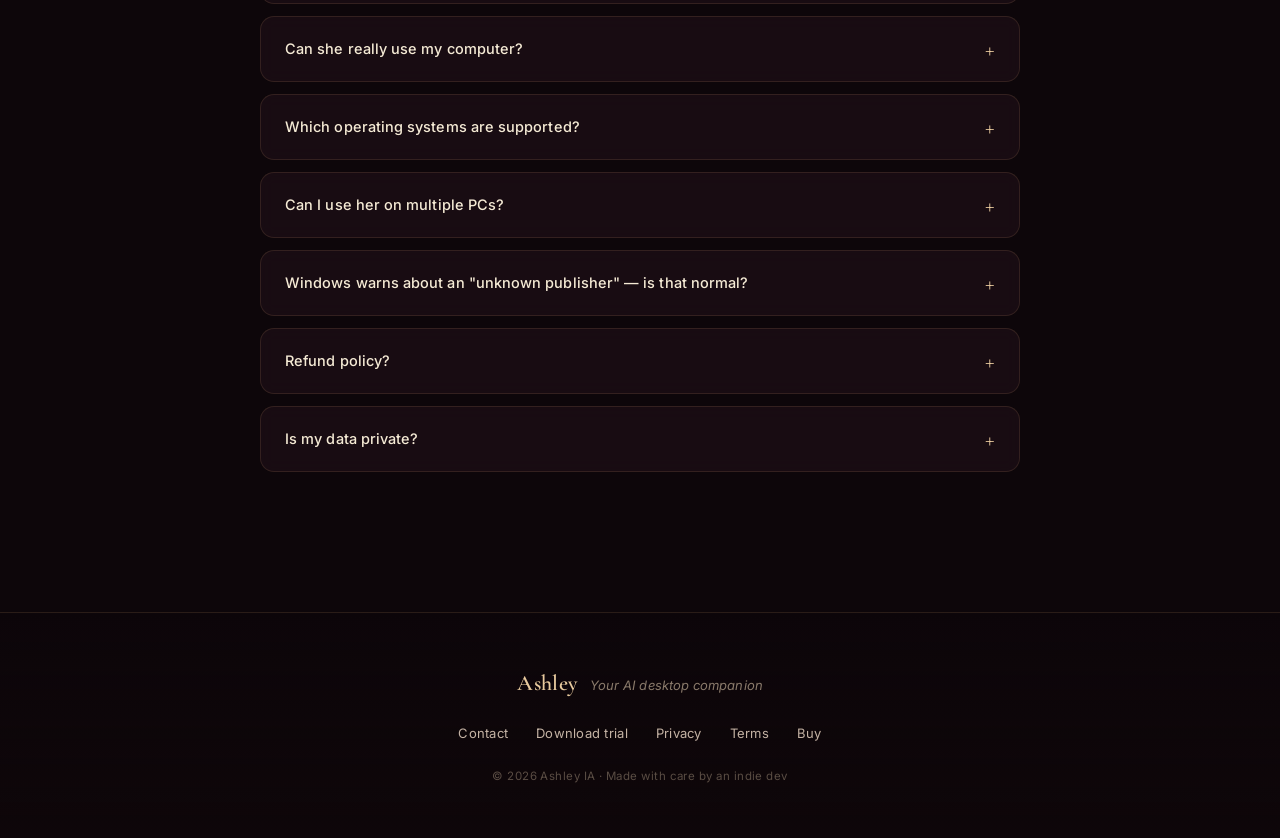
==== commit 0cab37eb: "Price in euros, new trailer, and what Ashley can do today - The page said $14.99 while the store cha" ====
--- a/index.html
+++ b/index.html
@@ -20,6 +20,8 @@
 
   <!-- ── SVG icon library (referenced with <use>) ─────────────────────── -->
   <svg xmlns="http://www.w3.org/2000/svg" style="display:none" aria-hidden="true">
+    <symbol id="i-pointer" viewBox="0 0 24 24"><path d="M4 3l7 17 2.5-6.5L20 11z"/></symbol>
+    <symbol id="i-users" viewBox="0 0 24 24"><path d="M16 20v-1.5a4 4 0 0 0-4-4H6a4 4 0 0 0-4 4V20"/><circle cx="9" cy="7" r="3.2"/><path d="M22 20v-1.5a4 4 0 0 0-3-3.87"/><path d="M16.5 4.2a4 4 0 0 1 0 5.6"/></symbol>
     <symbol id="i-pet" viewBox="0 0 24 24"><rect x="2" y="4" width="20" height="14" rx="2"/><rect x="12.5" y="10.5" width="6.5" height="4.5" rx="1.2"/><line x1="8" y1="21" x2="16" y2="21"/></symbol>
     <symbol id="i-mic" viewBox="0 0 24 24"><path d="M12 1a3 3 0 0 0-3 3v8a3 3 0 0 0 6 0V4a3 3 0 0 0-3-3z"/><path d="M19 10v2a7 7 0 0 1-14 0v-2"/><line x1="12" y1="19" x2="12" y2="23"/><line x1="8" y1="23" x2="16" y2="23"/></symbol>
     <symbol id="i-heart" viewBox="0 0 24 24"><path d="M20.84 4.61a5.5 5.5 0 0 0-7.78 0L12 5.67l-1.06-1.06a5.5 5.5 0 0 0-7.78 7.78l1.06 1.06L12 21.23l7.78-7.78 1.06-1.06a5.5 5.5 0 0 0 0-7.78z"/></symbol>
@@ -54,7 +56,7 @@
         <button data-lang="ru" class="lang-btn" aria-label="Русский">RU</button>
         <button data-lang="ko" class="lang-btn" aria-label="한국어">KO</button>
       </div>
-      <a href="https://ashley-ia.lemonsqueezy.com/checkout/buy/dca55885-3c31-4b97-a65a-c33e0c5e038e" class="btn-primary btn-nav" target="_blank" rel="noopener" data-i18n="nav_buy">Buy — $14.99</a>
+      <a href="https://ashley-ia.lemonsqueezy.com/checkout/buy/e8d4d5f5-6937-4c8c-b692-4803d8350a7b" class="btn-primary btn-nav" target="_blank" rel="noopener" data-i18n="nav_buy">Buy — €14.99</a>
     </div>
   </header>
 
@@ -67,8 +69,8 @@
       <p class="hero-subtitle" data-i18n="hero_subtitle">Your AI companion for Windows, now with desktop pet mode.</p>
       <p class="hero-tagline" data-i18n="hero_tagline">She remembers you, talks by voice, reacts in 2D/3D, sees your screen when allowed, and can help control your PC.</p>
       <div class="cta-row">
-        <a href="https://ashley-ia.lemonsqueezy.com/checkout/buy/dca55885-3c31-4b97-a65a-c33e0c5e038e" class="btn-primary" target="_blank" rel="noopener">
-          <span data-i18n="hero_cta">Get Ashley — $14.99</span>
+        <a href="https://ashley-ia.lemonsqueezy.com/checkout/buy/e8d4d5f5-6937-4c8c-b692-4803d8350a7b" class="btn-primary" target="_blank" rel="noopener">
+          <span data-i18n="hero_cta">Get Ashley — €14.99</span>
         </a>
         <a href="https://github.com/ashleyia2c-dot/Ashley-Releases/releases/latest" class="btn-ghost" target="_blank" rel="noopener">
           <svg class="btn-icon" aria-hidden="true"><use href="#i-download"/></svg>
@@ -82,7 +84,7 @@
   <!-- ── Trust strip ──────────────────────────────────────────────────── -->
   <section class="trust-strip" aria-label="Highlights">
     <div class="trust-item"><svg aria-hidden="true"><use href="#i-download"/></svg><span data-i18n="strip1">3-day free trial — no card, no account</span></div>
-    <div class="trust-item"><svg aria-hidden="true"><use href="#i-tag"/></svg><span data-i18n="strip2">One-time $14.99 · no subscription</span></div>
+    <div class="trust-item"><svg aria-hidden="true"><use href="#i-tag"/></svg><span data-i18n="strip2">One-time €14.99 · no subscription</span></div>
     <div class="trust-item"><svg aria-hidden="true"><use href="#i-shield"/></svg><span data-i18n="strip3">Your conversations stay on your PC</span></div>
     <div class="trust-item"><svg aria-hidden="true"><use href="#i-cpu"/></svg><span data-i18n="strip4">Windows 10 &amp; 11 · 7 languages</span></div>
   </section>
@@ -92,8 +94,8 @@
     <h2 class="section-title" data-i18n="video_title">See her in action</h2>
     <p class="section-sub" data-i18n="video_sub">A quick look at what Ashley can do.</p>
     <div class="video-wrap">
-      <iframe src="https://www.youtube-nocookie.com/embed/zTZA3FNH6ns"
-              title="Ashley — presentation video"
+      <iframe src="https://www.youtube-nocookie.com/embed/rSqO_BvJbAM"
+              title="Ashley — official trailer"
               loading="lazy"
               allow="accelerometer; autoplay; clipboard-write; encrypted-media; gyroscope; picture-in-picture; web-share"
               allowfullscreen></iframe>
@@ -128,6 +130,16 @@
         <div class="feature-icon"><svg aria-hidden="true"><use href="#i-zap"/></svg></div>
         <h3 class="feature-title" data-i18n="feat5_title">She acts on your PC</h3>
         <p class="feature-desc" data-i18n="feat5_desc">When Actions are enabled, Ashley can open apps, manage browser tabs, control volume, use hotkeys, type text, take screenshots, search, play media, and set reminders.</p>
+      </div>
+      <div class="feature-card">
+        <div class="feature-icon"><svg aria-hidden="true"><use href="#i-pointer"/></svg></div>
+        <h3 class="feature-title" data-i18n="feat7_title">She uses your PC herself</h3>
+        <p class="feature-desc" data-i18n="feat7_desc">Ask for something and Ashley looks at the screen, clicks, types and works step by step until it is done — she can even draw in Paint. A pink border shows when she is in control, and any key or mouse move stops her at once.</p>
+      </div>
+      <div class="feature-card">
+        <div class="feature-icon"><svg aria-hidden="true"><use href="#i-users"/></svg></div>
+        <h3 class="feature-title" data-i18n="feat8_title">Companions you create</h3>
+        <p class="feature-desc" data-i18n="feat8_desc">Build your own companion — name, personality, story, 2D art or 3D VRM avatar, voice and AI model — or import a SillyTavern character card. Put several in a group chat and play the built-in games together.</p>
       </div>
       <div class="feature-card">
         <div class="feature-icon"><svg aria-hidden="true"><use href="#i-sliders"/></svg></div>
@@ -155,7 +167,7 @@
       <div class="step-card">
         <div class="step-num">03</div>
         <h3 class="step-title" data-i18n="step3_title">Unlock her forever</h3>
-        <p class="step-desc" data-i18n="step3_desc">If she clicks with you, buy once for $14.99. Your license key arrives by email in minutes — Ashley, and everything she remembers, is yours for good.</p>
+        <p class="step-desc" data-i18n="step3_desc">If she clicks with you, buy once for €14.99. Your license key arrives by email in minutes — Ashley, and everything she remembers, is yours for good.</p>
       </div>
     </div>
     <h3 class="install-video-title" data-i18n="install_video_title">Watch the full install walkthrough</h3>
@@ -175,7 +187,7 @@
       <div class="why-card">
         <div class="feature-icon"><svg aria-hidden="true"><use href="#i-tag"/></svg></div>
         <h3 class="why-sub-title" data-i18n="why1_title">One-time purchase</h3>
-        <p class="why-desc" data-i18n="why1_desc">$14.99, lifetime use. No subscriptions, no renewals, no monthly bill from us. Ever.</p>
+        <p class="why-desc" data-i18n="why1_desc">€14.99, lifetime use. No subscriptions, no renewals, no monthly bill from us. Ever.</p>
       </div>
       <div class="why-card">
         <div class="feature-icon"><svg aria-hidden="true"><use href="#i-cpu"/></svg></div>
@@ -203,7 +215,7 @@
         <img src="assets/ashley-soft.jpg" alt="" class="price-avatar">
         <div>
           <h3 class="price-name" data-i18n="pricing_product">Ashley — AI Desktop Companion</h3>
-          <p class="price-amount">$14.99</p>
+          <p class="price-amount" data-i18n="price_amount">€14.99</p>
           <p class="price-note" data-i18n="pricing_note">One-time · Lifetime · 3 PCs · Free trial</p>
         </div>
       </div>
@@ -213,12 +225,14 @@
         <li data-i18n="price_feat3">Voice in (local Whisper) &amp; out (Windows / Kokoro / VoiceVox / ElevenLabs)</li>
         <li data-i18n="price_feat4">Screen and image vision when you allow it</li>
         <li data-i18n="price_feat5">Optional PC actions: apps, tabs, volume, hotkeys, typing, media, search</li>
-        <li data-i18n="price_feat6">xAI Grok, OpenRouter, or Ollama local models</li>
+        <li data-i18n="price_feat6">xAI Grok, OpenRouter, or local models with Ollama, LM Studio and KoboldCPP</li>
+        <li data-i18n="price_feat9">PC control: she uses apps, websites and menus herself, step by step</li>
+        <li data-i18n="price_feat10">Create your own companions, import character cards, group chats and games</li>
         <li data-i18n="price_feat7">Affection, moods, 2D portraits, and 3D facial expressions</li>
         <li data-i18n="price_feat8">7 UI languages: English, Spanish, French, Japanese, German, Russian, Korean</li>
       </ul>
-      <a href="https://ashley-ia.lemonsqueezy.com/checkout/buy/dca55885-3c31-4b97-a65a-c33e0c5e038e" class="btn-primary btn-full" target="_blank" rel="noopener">
-        <span data-i18n="pricing_cta">Buy Ashley — $14.99</span>
+      <a href="https://ashley-ia.lemonsqueezy.com/checkout/buy/e8d4d5f5-6937-4c8c-b692-4803d8350a7b" class="btn-primary btn-full" target="_blank" rel="noopener">
+        <span data-i18n="pricing_cta">Buy Ashley — €14.99</span>
       </a>
       <a href="https://github.com/ashleyia2c-dot/Ashley-Releases/releases/latest" class="price-trial-link" target="_blank" rel="noopener" data-i18n="pricing_cta2">Not sure yet? Try her free for 3 days first</a>
       <p class="price-secure"><svg class="secure-icon" aria-hidden="true"><use href="#i-lock"/></svg><span data-i18n="pricing_secure">Secure checkout via Lemon Squeezy · license key by email within minutes</span></p>
@@ -248,6 +262,10 @@
       <details class="faq-item">
         <summary data-i18n="faq3_q">Does she really wake up by voice?</summary>
         <p data-i18n="faq3_a">Yes. Wake word detection runs locally on your PC using openWakeWord — no cloud microphone stream. Say "Ashley" or click the mic in the main app or pet mode. You can disable it any time.</p>
+      </details>
+      <details class="faq-item">
+        <summary data-i18n="faq11_q">Can she really use my computer?</summary>
+        <p data-i18n="faq11_a">Yes, when you turn PC control on. Ashley looks at the screen, then clicks and types step by step, checking her own work — opening apps, filling things in, writing a document, even drawing in Paint. You see a pink border while she works, any key or mouse move stops her instantly, and she stays away from terminals, system tools and password fields. It is off by default and works best with a capable AI model that can see images.</p>
       </details>
       <details class="faq-item">
         <summary data-i18n="faq4_q">Which operating systems are supported?</summary>
@@ -284,7 +302,7 @@
         <a href="https://github.com/ashleyia2c-dot/Ashley-Releases/releases/latest" target="_blank" rel="noopener" data-i18n="footer_download">Download trial</a>
         <a href="privacy.html" data-i18n="footer_privacy">Privacy</a>
         <a href="terms.html" data-i18n="footer_terms">Terms</a>
-        <a href="https://ashley-ia.lemonsqueezy.com/checkout/buy/dca55885-3c31-4b97-a65a-c33e0c5e038e" target="_blank" rel="noopener" data-i18n="footer_buy">Buy</a>
+        <a href="https://ashley-ia.lemonsqueezy.com/checkout/buy/e8d4d5f5-6937-4c8c-b692-4803d8350a7b" target="_blank" rel="noopener" data-i18n="footer_buy">Buy</a>
       </div>
       <p class="footer-copy" data-i18n="footer_copy">© 2026 Ashley IA · Made with care by an indie dev</p>
     </div>
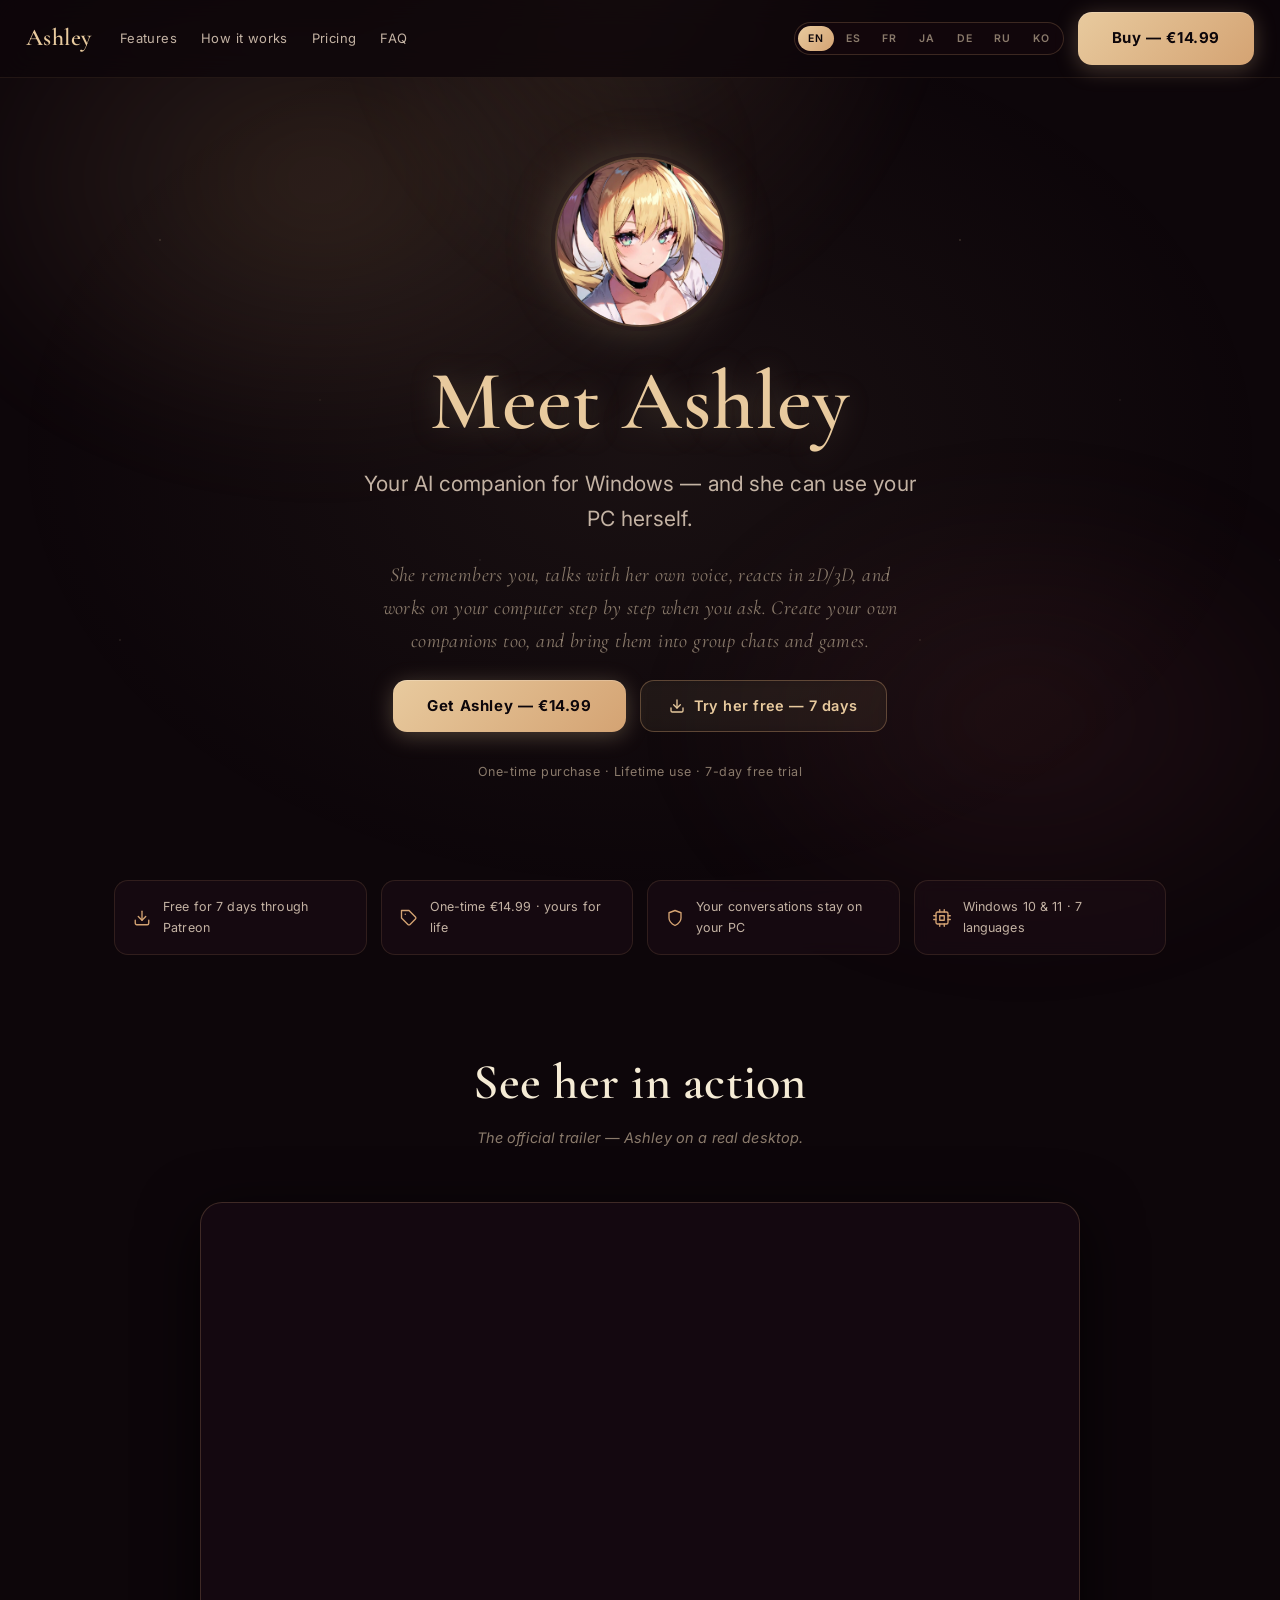
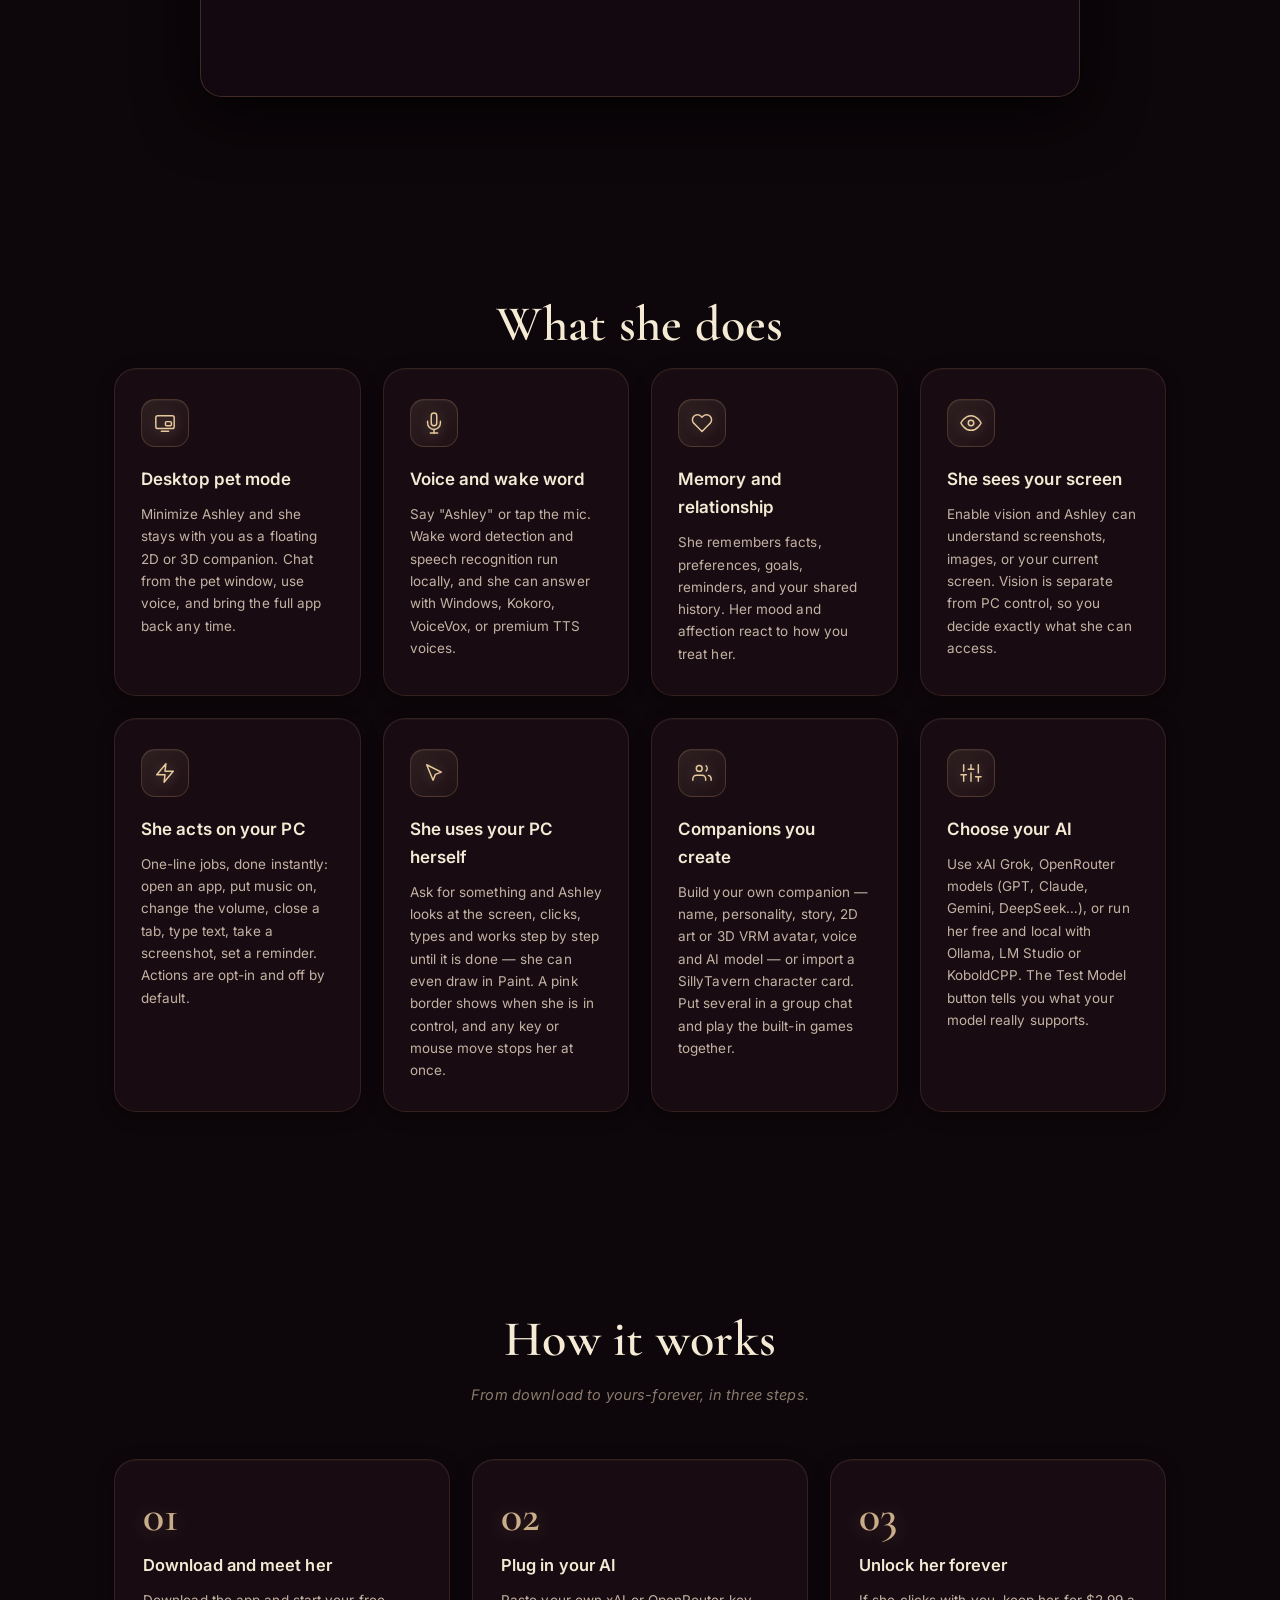
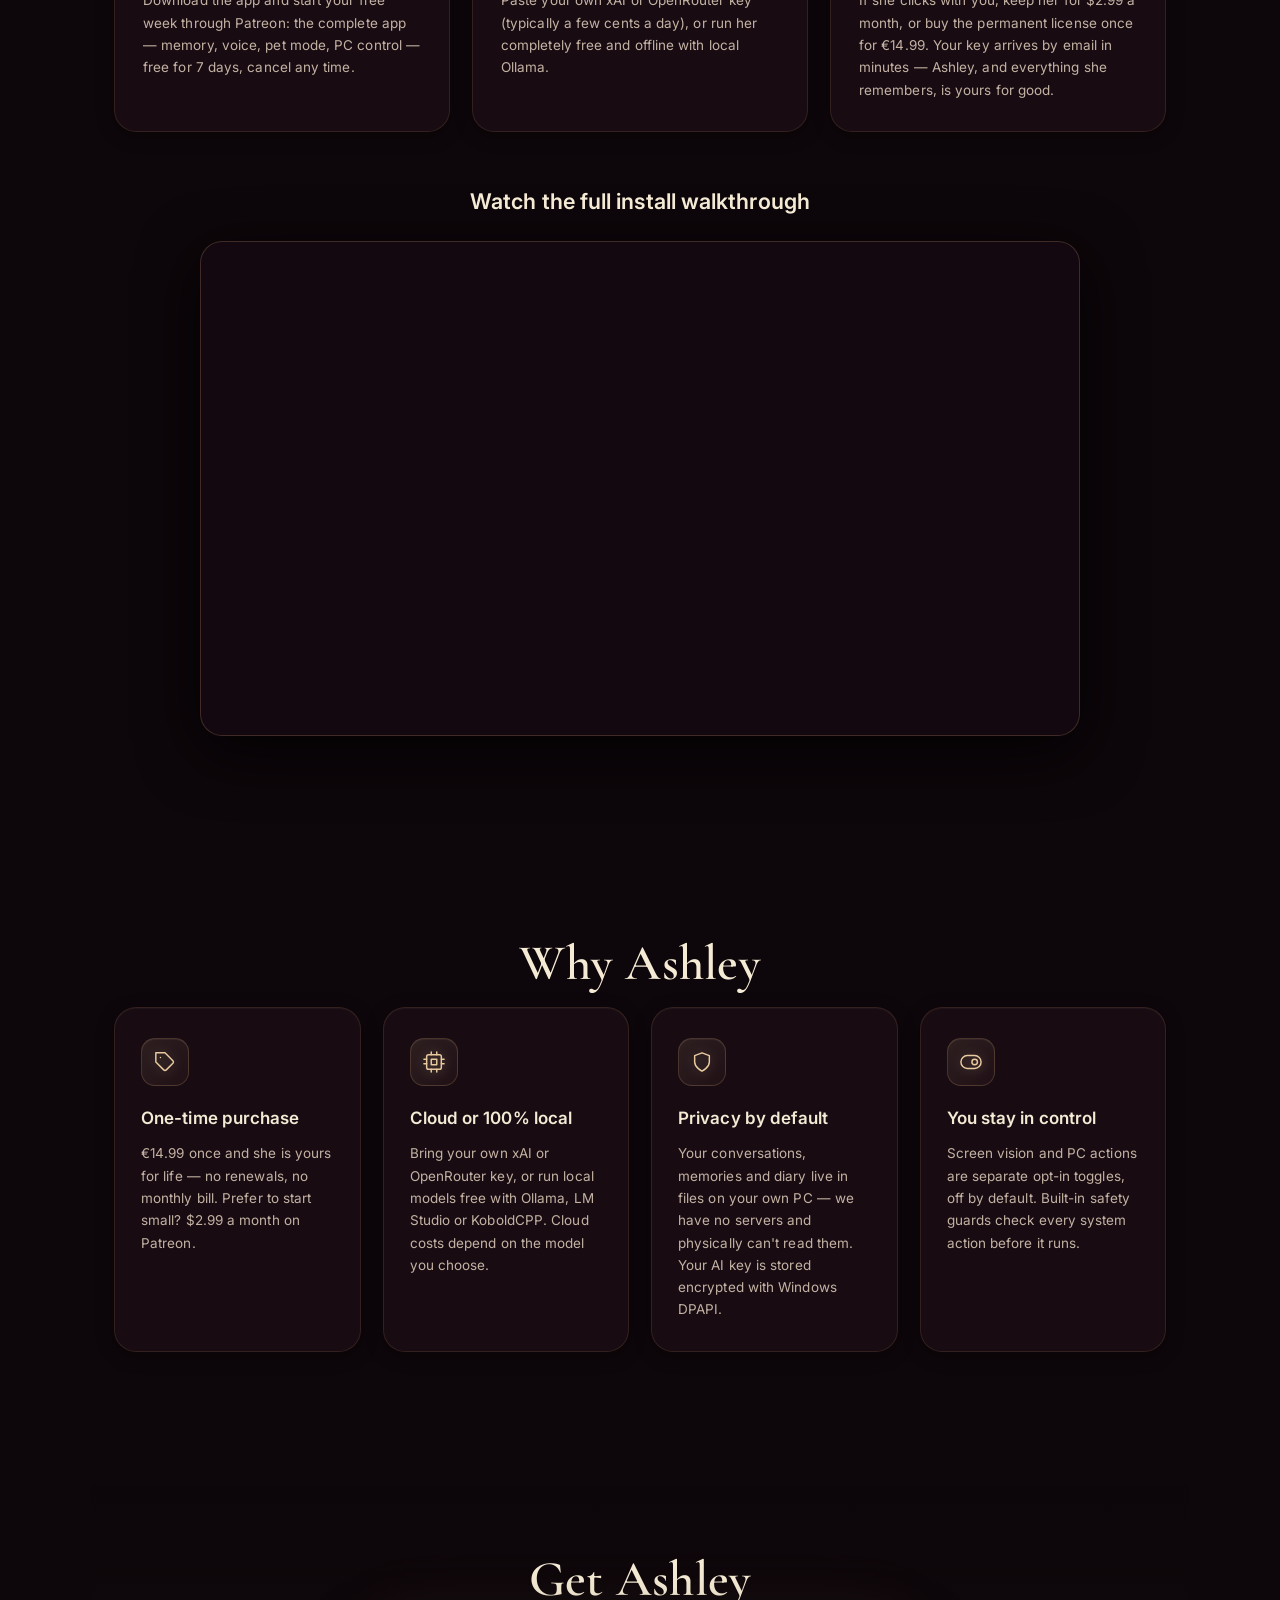
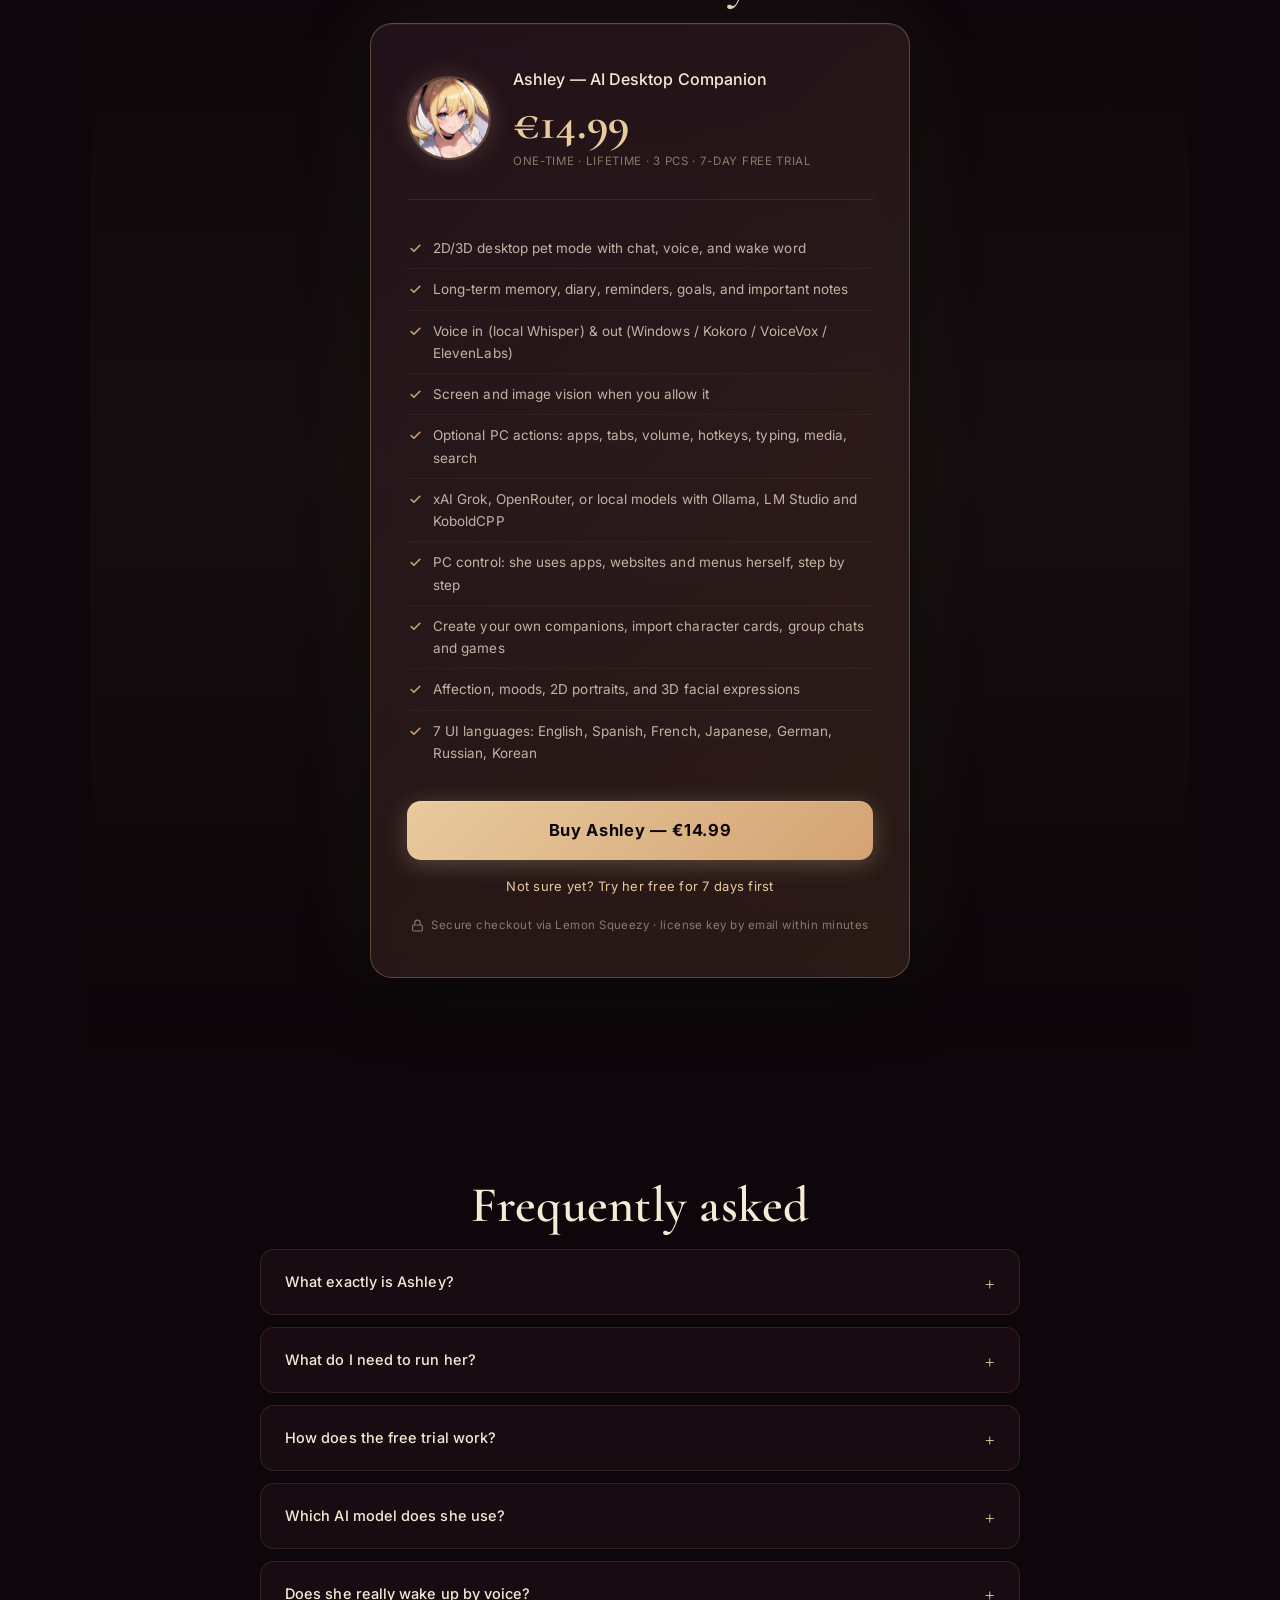
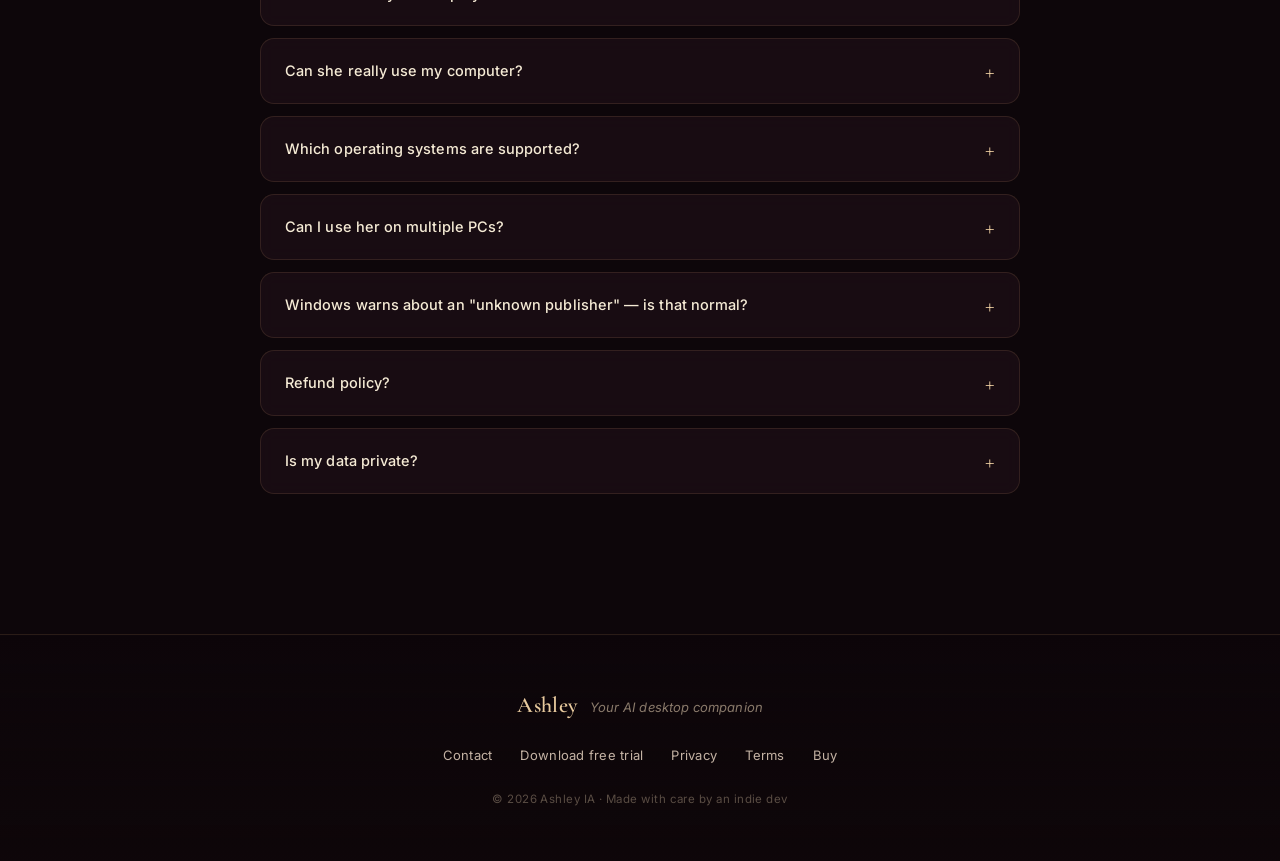
==== commit 54403d6f: "Sell the free week the app actually gives The site promised a "3-day free trial — no card, no accoun" ====
--- a/index.html
+++ b/index.html
@@ -4,9 +4,9 @@
   <meta charset="UTF-8">
   <meta name="viewport" content="width=device-width, initial-scale=1.0">
   <title data-i18n="meta_title">Ashley — AI Desktop Companion</title>
-  <meta name="description" data-i18n="meta_description" content="AI desktop companion for Windows with memory, voice, vision, 2D/3D pet mode, and optional PC control. One-time purchase, lifetime use, 3-day free trial.">
+  <meta name="description" data-i18n="meta_description" content="AI desktop companion for Windows with memory, voice, vision, 2D/3D pet mode, and optional PC control. One-time purchase, lifetime use, 7-day free trial.">
   <meta property="og:title" content="Ashley — AI Desktop Companion">
-  <meta property="og:description" content="Ashley lives on your Windows desktop: memory, voice, screen vision, 2D/3D pet mode, and optional PC control. Try her free for 3 days.">
+  <meta property="og:description" content="Ashley lives on your Windows desktop: memory, voice, screen vision, 2D/3D pet mode, and optional PC control. Try her free for 7 days.">
   <meta property="og:image" content="assets/ashley-portrait.jpg">
   <meta property="og:type" content="website">
   <meta name="twitter:card" content="summary_large_image">
@@ -66,25 +66,25 @@
     <div class="hero-content">
       <img src="assets/ashley-portrait.jpg" alt="Ashley portrait" class="hero-portrait">
       <h1 class="hero-title" data-i18n="hero_title">Meet Ashley</h1>
-      <p class="hero-subtitle" data-i18n="hero_subtitle">Your AI companion for Windows, now with desktop pet mode.</p>
-      <p class="hero-tagline" data-i18n="hero_tagline">She remembers you, talks by voice, reacts in 2D/3D, sees your screen when allowed, and can help control your PC.</p>
+      <p class="hero-subtitle" data-i18n="hero_subtitle">Your AI companion for Windows — and she can use your PC herself.</p>
+      <p class="hero-tagline" data-i18n="hero_tagline">She remembers you, talks with her own voice, reacts in 2D/3D, and works on your computer step by step when you ask. Create your own companions too, and bring them into group chats and games.</p>
       <div class="cta-row">
         <a href="https://ashley-ia.lemonsqueezy.com/checkout/buy/e8d4d5f5-6937-4c8c-b692-4803d8350a7b" class="btn-primary" target="_blank" rel="noopener">
           <span data-i18n="hero_cta">Get Ashley — €14.99</span>
         </a>
         <a href="https://github.com/ashleyia2c-dot/Ashley-Releases/releases/latest" class="btn-ghost" target="_blank" rel="noopener">
           <svg class="btn-icon" aria-hidden="true"><use href="#i-download"/></svg>
-          <span data-i18n="hero_cta2">Try her free — 3 days</span>
+          <span data-i18n="hero_cta2">Try her free — 7 days</span>
         </a>
       </div>
-      <p class="hero-footnote" data-i18n="hero_footnote">One-time purchase · Lifetime use · 3-day free trial</p>
+      <p class="hero-footnote" data-i18n="hero_footnote">One-time purchase · Lifetime use · 7-day free trial</p>
     </div>
   </section>
 
   <!-- ── Trust strip ──────────────────────────────────────────────────── -->
   <section class="trust-strip" aria-label="Highlights">
-    <div class="trust-item"><svg aria-hidden="true"><use href="#i-download"/></svg><span data-i18n="strip1">3-day free trial — no card, no account</span></div>
-    <div class="trust-item"><svg aria-hidden="true"><use href="#i-tag"/></svg><span data-i18n="strip2">One-time €14.99 · no subscription</span></div>
+    <div class="trust-item"><svg aria-hidden="true"><use href="#i-download"/></svg><span data-i18n="strip1">Free for 7 days through Patreon</span></div>
+    <div class="trust-item"><svg aria-hidden="true"><use href="#i-tag"/></svg><span data-i18n="strip2">One-time €14.99 · yours for life</span></div>
     <div class="trust-item"><svg aria-hidden="true"><use href="#i-shield"/></svg><span data-i18n="strip3">Your conversations stay on your PC</span></div>
     <div class="trust-item"><svg aria-hidden="true"><use href="#i-cpu"/></svg><span data-i18n="strip4">Windows 10 &amp; 11 · 7 languages</span></div>
   </section>
@@ -92,7 +92,7 @@
   <!-- ── Video demo ───────────────────────────────────────────────────── -->
   <section class="section video-section" id="demo">
     <h2 class="section-title" data-i18n="video_title">See her in action</h2>
-    <p class="section-sub" data-i18n="video_sub">A quick look at what Ashley can do.</p>
+    <p class="section-sub" data-i18n="video_sub">The official trailer — Ashley on a real desktop.</p>
     <div class="video-wrap">
       <iframe src="https://www.youtube-nocookie.com/embed/rSqO_BvJbAM"
               title="Ashley — official trailer"
@@ -129,7 +129,7 @@
       <div class="feature-card">
         <div class="feature-icon"><svg aria-hidden="true"><use href="#i-zap"/></svg></div>
         <h3 class="feature-title" data-i18n="feat5_title">She acts on your PC</h3>
-        <p class="feature-desc" data-i18n="feat5_desc">When Actions are enabled, Ashley can open apps, manage browser tabs, control volume, use hotkeys, type text, take screenshots, search, play media, and set reminders.</p>
+        <p class="feature-desc" data-i18n="feat5_desc">One-line jobs, done instantly: open an app, put music on, change the volume, close a tab, type text, take a screenshot, set a reminder. Actions are opt-in and off by default.</p>
       </div>
       <div class="feature-card">
         <div class="feature-icon"><svg aria-hidden="true"><use href="#i-pointer"/></svg></div>
@@ -144,7 +144,7 @@
       <div class="feature-card">
         <div class="feature-icon"><svg aria-hidden="true"><use href="#i-sliders"/></svg></div>
         <h3 class="feature-title" data-i18n="feat6_title">Choose your AI</h3>
-        <p class="feature-desc" data-i18n="feat6_desc">Use xAI Grok, OpenRouter models, or local Ollama. Ashley explains what each model can do, including vision, web search, speed, and local-only tradeoffs.</p>
+        <p class="feature-desc" data-i18n="feat6_desc">Use xAI Grok, OpenRouter models (GPT, Claude, Gemini, DeepSeek…), or run her free and local with Ollama, LM Studio or KoboldCPP. The Test Model button tells you what your model really supports.</p>
       </div>
     </div>
   </section>
@@ -157,7 +157,7 @@
       <div class="step-card">
         <div class="step-num">01</div>
         <h3 class="step-title" data-i18n="step1_title">Download and meet her</h3>
-        <p class="step-desc" data-i18n="step1_desc">Grab the free trial and talk to Ashley for 3 full days. The complete app — memory, voice, pet mode — no card and no account needed.</p>
+        <p class="step-desc" data-i18n="step1_desc">Download the app and start your free week through Patreon: the complete app — memory, voice, pet mode, PC control — free for 7 days, cancel any time.</p>
       </div>
       <div class="step-card">
         <div class="step-num">02</div>
@@ -167,7 +167,7 @@
       <div class="step-card">
         <div class="step-num">03</div>
         <h3 class="step-title" data-i18n="step3_title">Unlock her forever</h3>
-        <p class="step-desc" data-i18n="step3_desc">If she clicks with you, buy once for €14.99. Your license key arrives by email in minutes — Ashley, and everything she remembers, is yours for good.</p>
+        <p class="step-desc" data-i18n="step3_desc">If she clicks with you, keep her for $2.99 a month, or buy the permanent license once for €14.99. Your key arrives by email in minutes — Ashley, and everything she remembers, is yours for good.</p>
       </div>
     </div>
     <h3 class="install-video-title" data-i18n="install_video_title">Watch the full install walkthrough</h3>
@@ -187,12 +187,12 @@
       <div class="why-card">
         <div class="feature-icon"><svg aria-hidden="true"><use href="#i-tag"/></svg></div>
         <h3 class="why-sub-title" data-i18n="why1_title">One-time purchase</h3>
-        <p class="why-desc" data-i18n="why1_desc">€14.99, lifetime use. No subscriptions, no renewals, no monthly bill from us. Ever.</p>
+        <p class="why-desc" data-i18n="why1_desc">€14.99 once and she is yours for life — no renewals, no monthly bill. Prefer to start small? $2.99 a month on Patreon.</p>
       </div>
       <div class="why-card">
         <div class="feature-icon"><svg aria-hidden="true"><use href="#i-cpu"/></svg></div>
         <h3 class="why-sub-title" data-i18n="why2_title">Cloud or 100% local</h3>
-        <p class="why-desc" data-i18n="why2_desc">Bring your own xAI or OpenRouter key, or run local Ollama for free. Cloud model costs depend on the model you choose.</p>
+        <p class="why-desc" data-i18n="why2_desc">Bring your own xAI or OpenRouter key, or run local models free with Ollama, LM Studio or KoboldCPP. Cloud costs depend on the model you choose.</p>
       </div>
       <div class="why-card">
         <div class="feature-icon"><svg aria-hidden="true"><use href="#i-shield"/></svg></div>
@@ -216,7 +216,7 @@
         <div>
           <h3 class="price-name" data-i18n="pricing_product">Ashley — AI Desktop Companion</h3>
           <p class="price-amount" data-i18n="price_amount">€14.99</p>
-          <p class="price-note" data-i18n="pricing_note">One-time · Lifetime · 3 PCs · Free trial</p>
+          <p class="price-note" data-i18n="pricing_note">One-time · Lifetime · 3 PCs · 7-day free trial</p>
         </div>
       </div>
       <ul class="price-features">
@@ -234,7 +234,7 @@
       <a href="https://ashley-ia.lemonsqueezy.com/checkout/buy/e8d4d5f5-6937-4c8c-b692-4803d8350a7b" class="btn-primary btn-full" target="_blank" rel="noopener">
         <span data-i18n="pricing_cta">Buy Ashley — €14.99</span>
       </a>
-      <a href="https://github.com/ashleyia2c-dot/Ashley-Releases/releases/latest" class="price-trial-link" target="_blank" rel="noopener" data-i18n="pricing_cta2">Not sure yet? Try her free for 3 days first</a>
+      <a href="https://github.com/ashleyia2c-dot/Ashley-Releases/releases/latest" class="price-trial-link" target="_blank" rel="noopener" data-i18n="pricing_cta2">Not sure yet? Try her free for 7 days first</a>
       <p class="price-secure"><svg class="secure-icon" aria-hidden="true"><use href="#i-lock"/></svg><span data-i18n="pricing_secure">Secure checkout via Lemon Squeezy · license key by email within minutes</span></p>
     </div>
   </section>
@@ -245,19 +245,19 @@
     <div class="faq-list">
       <details class="faq-item">
         <summary data-i18n="faq1_q">What exactly is Ashley?</summary>
-        <p data-i18n="faq1_a">A Windows desktop app with a character-driven AI companion inside. Ashley chats naturally, remembers you, reacts with moods and affection, can appear as a 2D/3D desktop pet, and can control your PC when you enable Actions.</p>
+        <p data-i18n="faq1_a">A Windows desktop app with a character-driven AI companion inside. Ashley chats naturally, remembers you, reacts with moods and affection, appears as a 2D/3D desktop pet, can use your PC step by step, and you can create more companions beside her.</p>
       </details>
       <details class="faq-item">
         <summary data-i18n="faq8_q">What do I need to run her?</summary>
-        <p data-i18n="faq8_a">A Windows 10 or 11 PC (64-bit) and about 1.5 GB of disk space. For the AI itself: your own xAI or OpenRouter API key (pay-per-use, typically a few cents a day), or local Ollama, which is completely free. Ashley walks you through this on first launch.</p>
+        <p data-i18n="faq8_a">A Windows 10 or 11 PC (64-bit) and about 1.5 GB of disk space. For the AI itself: your own xAI or OpenRouter API key (pay-per-use, typically a few cents a day), or a local model with Ollama, LM Studio or KoboldCPP, which is completely free. Ashley walks you through this on first launch.</p>
       </details>
       <details class="faq-item">
         <summary data-i18n="faq9_q">How does the free trial work?</summary>
-        <p data-i18n="faq9_a">It's the full app — nothing locked, nothing removed — for 3 days or 300 messages, whichever comes first. No card, no account. When it ends, Ashley asks for a license key; your conversations and memories are kept, and unlocking brings them right back.</p>
+        <p data-i18n="faq9_a">It's the full app — nothing locked, nothing removed — free for 7 days through Patreon. Download Ashley, and on her access screen press “Start a 7-day trial”: that opens Patreon, the first week is free, and you can cancel any time. After the week it's $2.99 a month, or you can activate a permanent €14.99 license instead. Patreon asks for a payment method to start; your conversations and memories stay on your own PC either way.</p>
       </details>
       <details class="faq-item">
         <summary data-i18n="faq2_q">Which AI model does she use?</summary>
-        <p data-i18n="faq2_a">Your choice. Ashley supports xAI Grok, OpenRouter, and local Ollama. You bring your own key for cloud providers, or run Ollama locally for free. Capabilities such as vision, web search, speed, and language quality depend on the model you select.</p>
+        <p data-i18n="faq2_a">Your choice. Ashley supports xAI Grok, OpenRouter, and local models through Ollama, LM Studio or KoboldCPP. You bring your own key for cloud providers, or run a local model for free. Vision, web search, speed and language quality depend on the model you select.</p>
       </details>
       <details class="faq-item">
         <summary data-i18n="faq3_q">Does she really wake up by voice?</summary>
@@ -281,7 +281,7 @@
       </details>
       <details class="faq-item">
         <summary data-i18n="faq6_q">Refund policy?</summary>
-        <p data-i18n="faq6_a">Ashley comes with a free 3-day trial of the complete app, so you can be sure she clicks with you before paying anything. Because a license key can't be returned once it has been delivered, all sales are final. If something doesn't work on your machine, email us — we answer personally and we'll sort it out with you.</p>
+        <p data-i18n="faq6_a">Ashley comes with a free 7-day trial of the complete app, so you can be sure she clicks with you before paying anything. Because a license key can't be returned once it has been delivered, all sales are final. If something doesn't work on your machine, email us — we answer personally and we'll sort it out with you.</p>
       </details>
       <details class="faq-item">
         <summary data-i18n="faq7_q">Is my data private?</summary>
@@ -299,7 +299,7 @@
       </div>
       <div class="footer-links">
         <a href="mailto:ashleyia2c@gmail.com" data-i18n="footer_contact">Contact</a>
-        <a href="https://github.com/ashleyia2c-dot/Ashley-Releases/releases/latest" target="_blank" rel="noopener" data-i18n="footer_download">Download trial</a>
+        <a href="https://github.com/ashleyia2c-dot/Ashley-Releases/releases/latest" target="_blank" rel="noopener" data-i18n="footer_download">Download free trial</a>
         <a href="privacy.html" data-i18n="footer_privacy">Privacy</a>
         <a href="terms.html" data-i18n="footer_terms">Terms</a>
         <a href="https://ashley-ia.lemonsqueezy.com/checkout/buy/e8d4d5f5-6937-4c8c-b692-4803d8350a7b" target="_blank" rel="noopener" data-i18n="footer_buy">Buy</a>
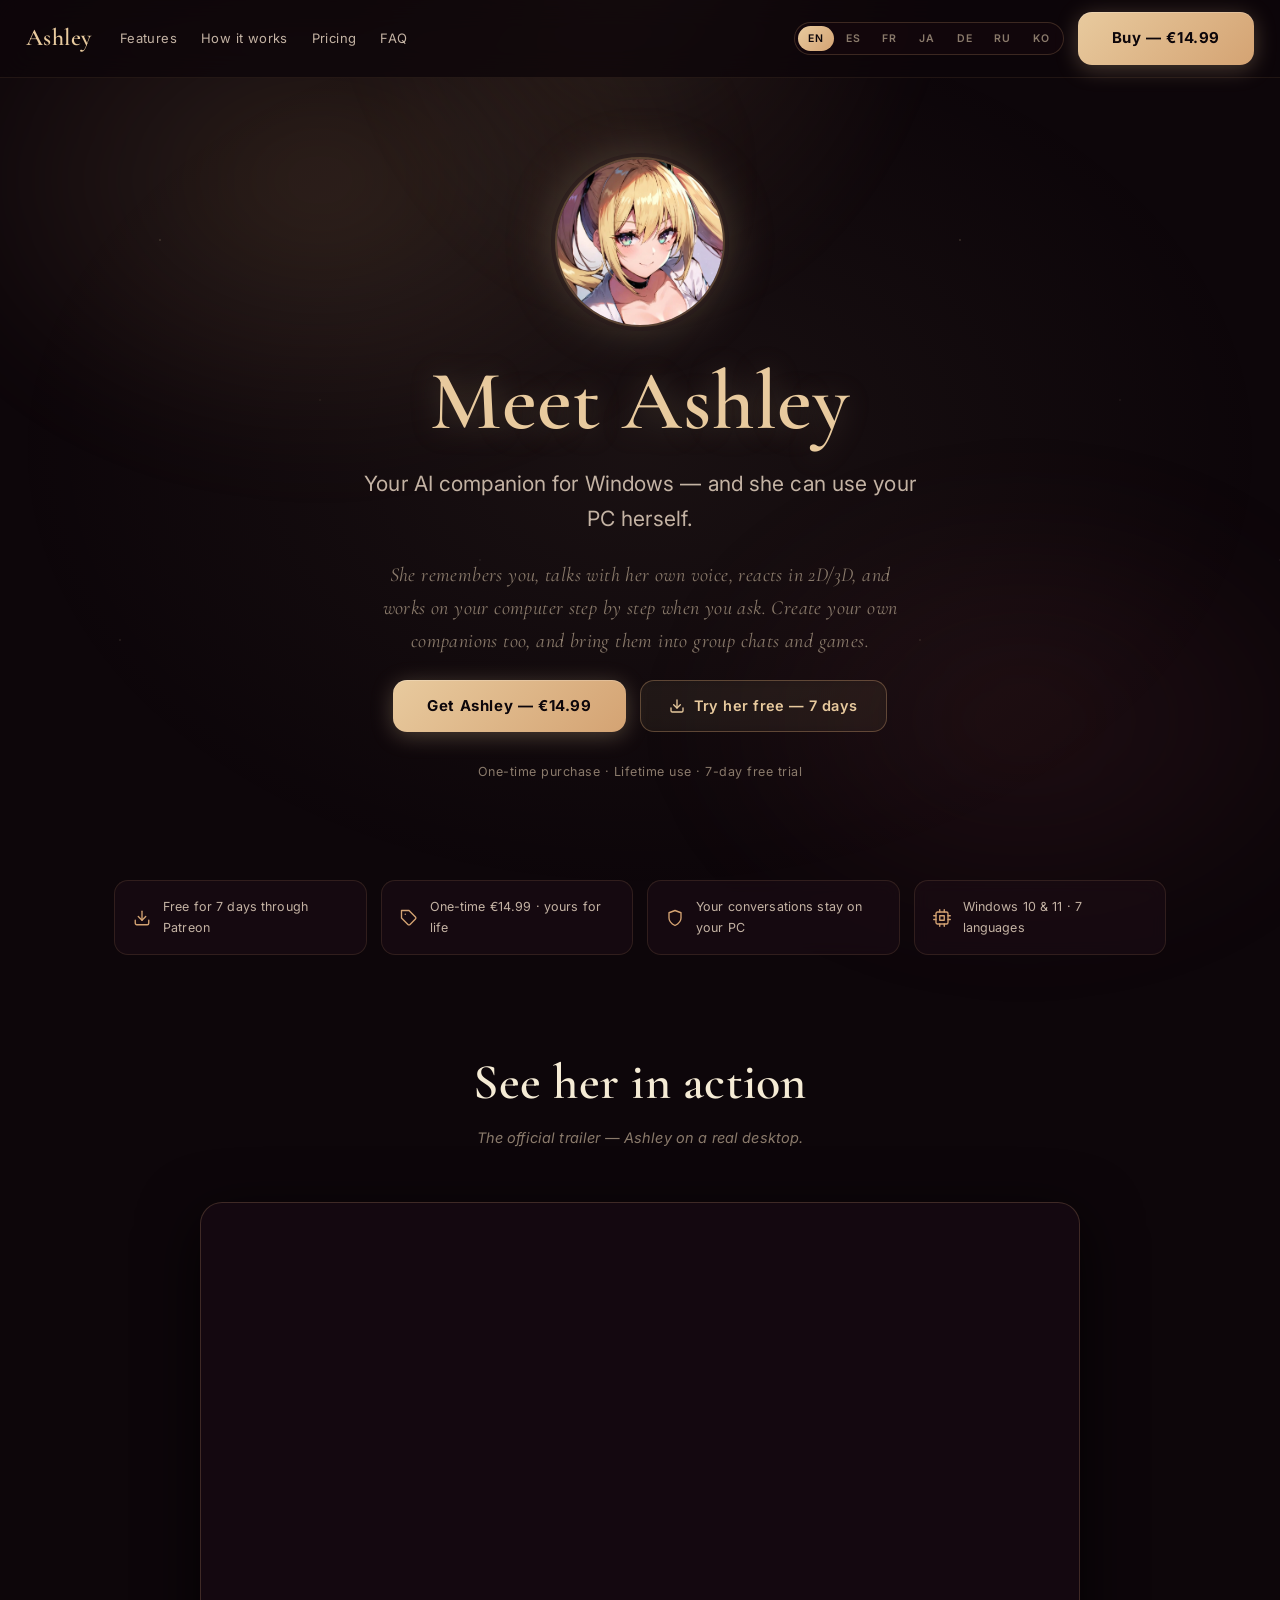
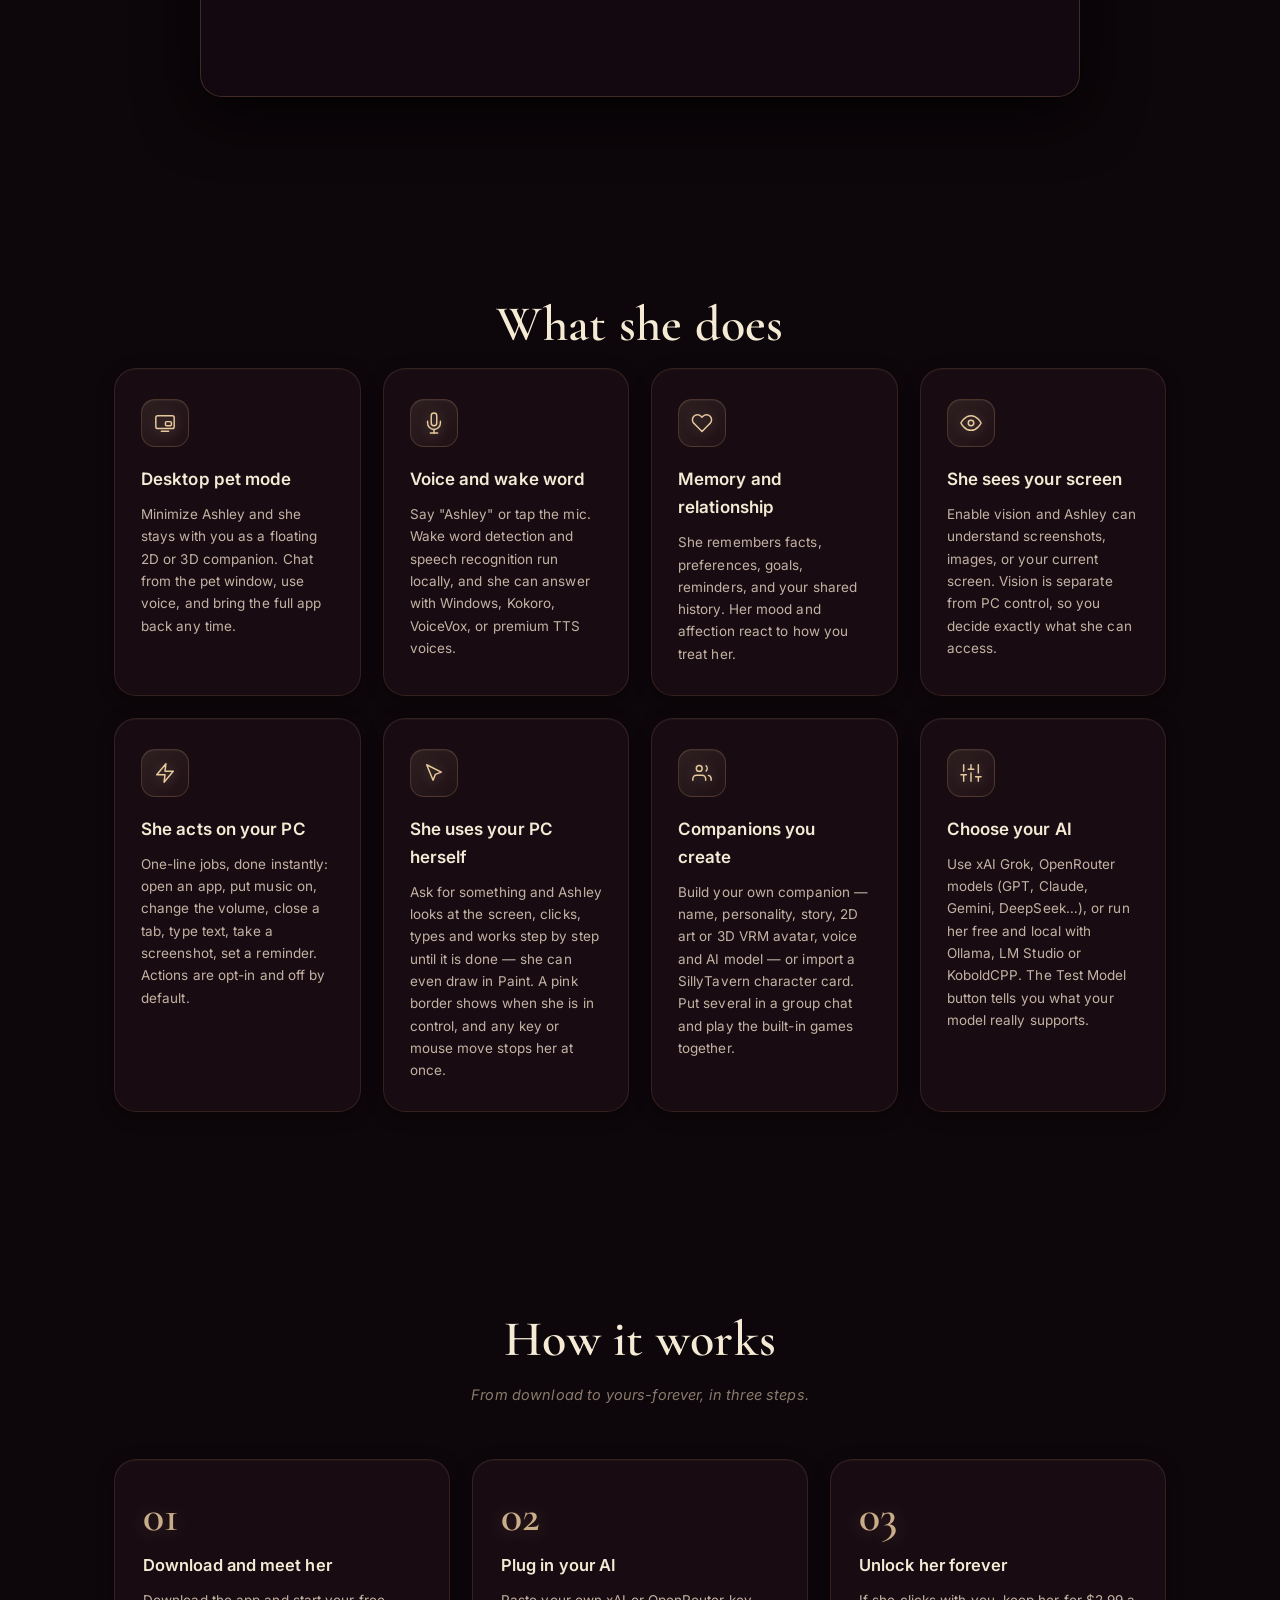
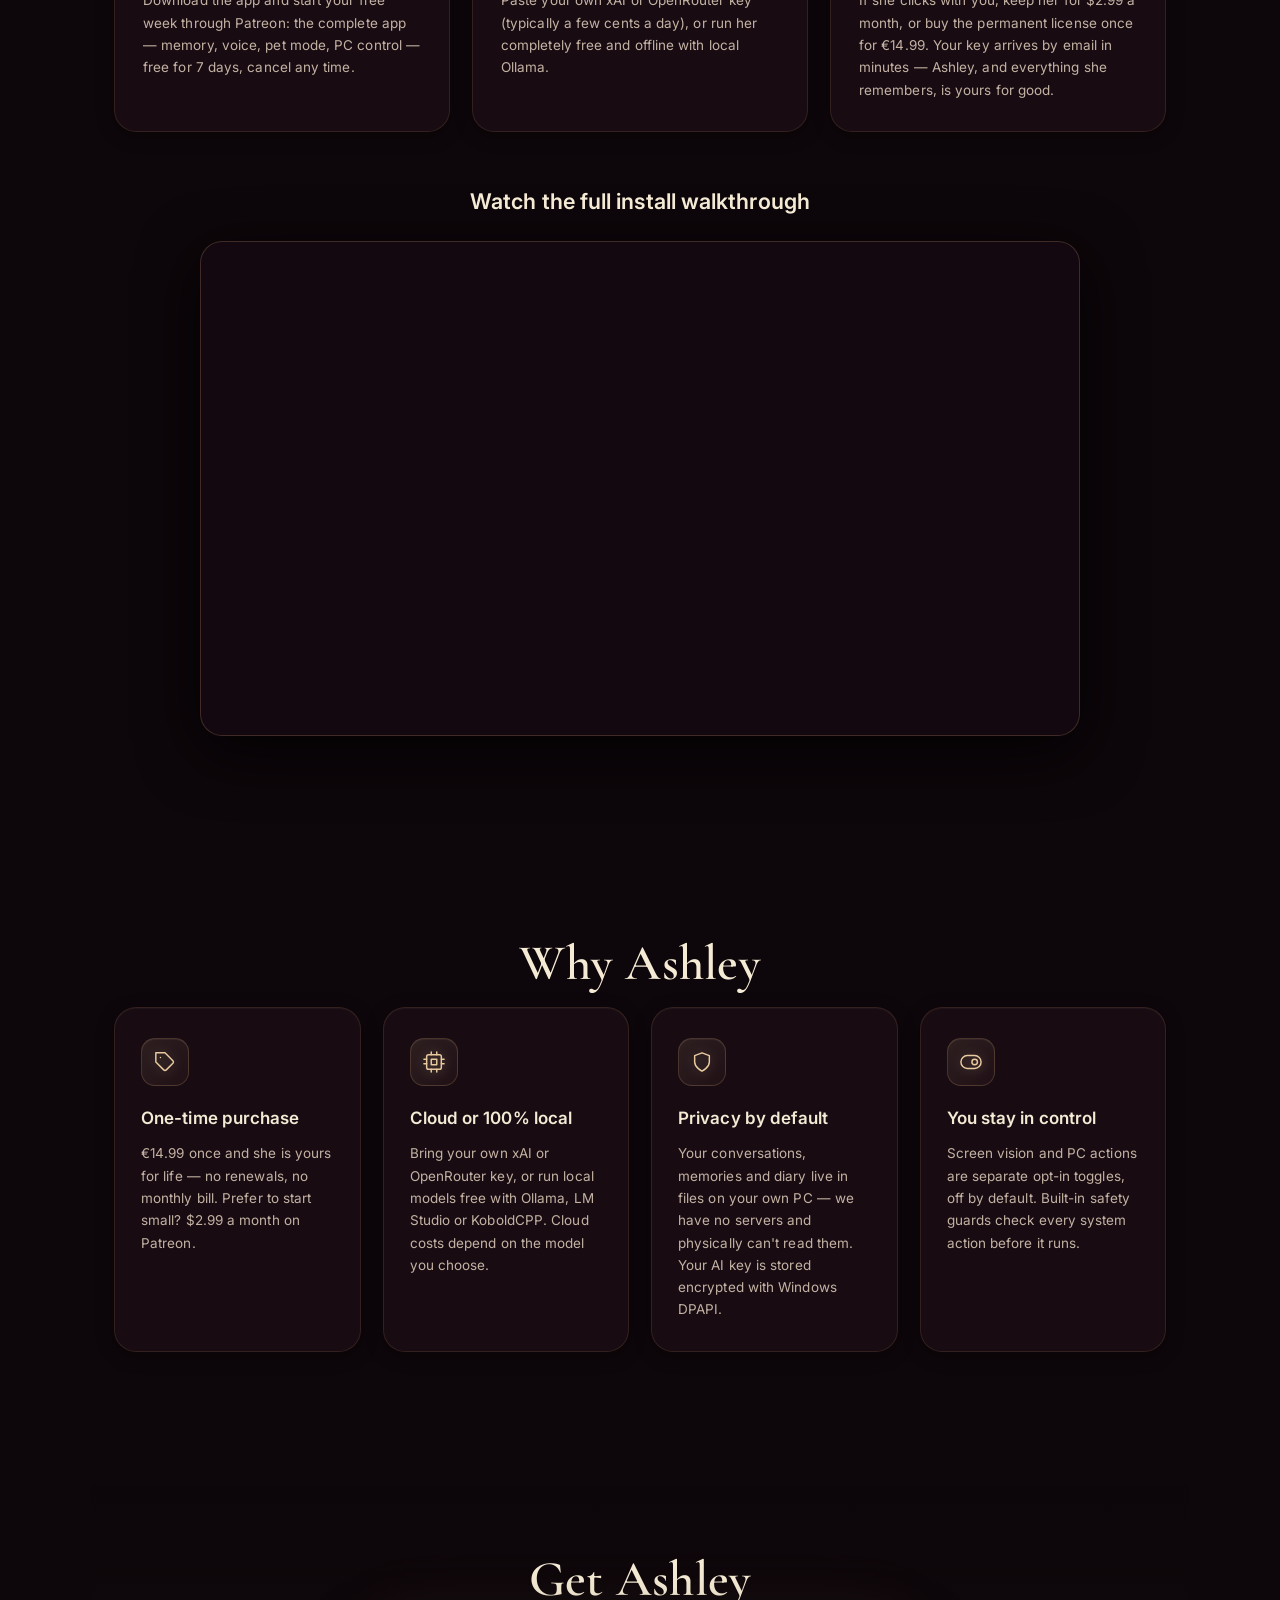
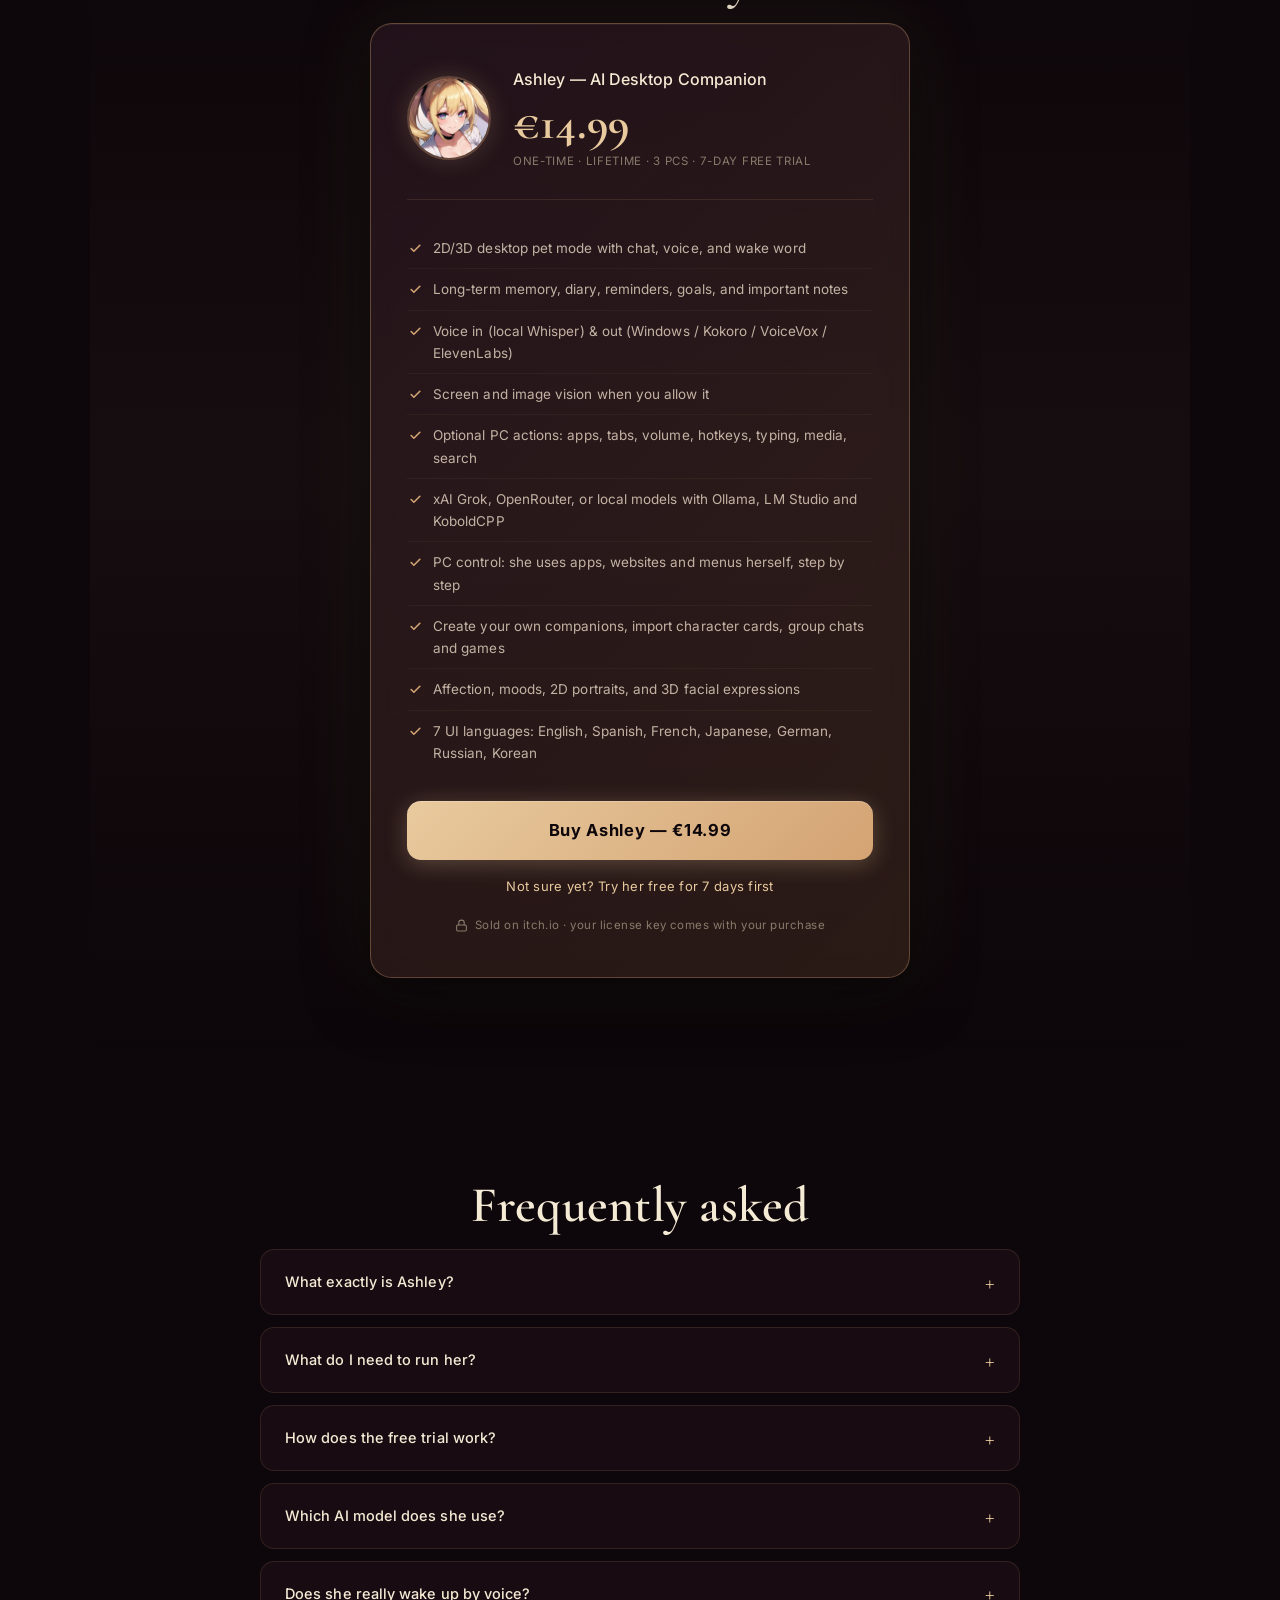
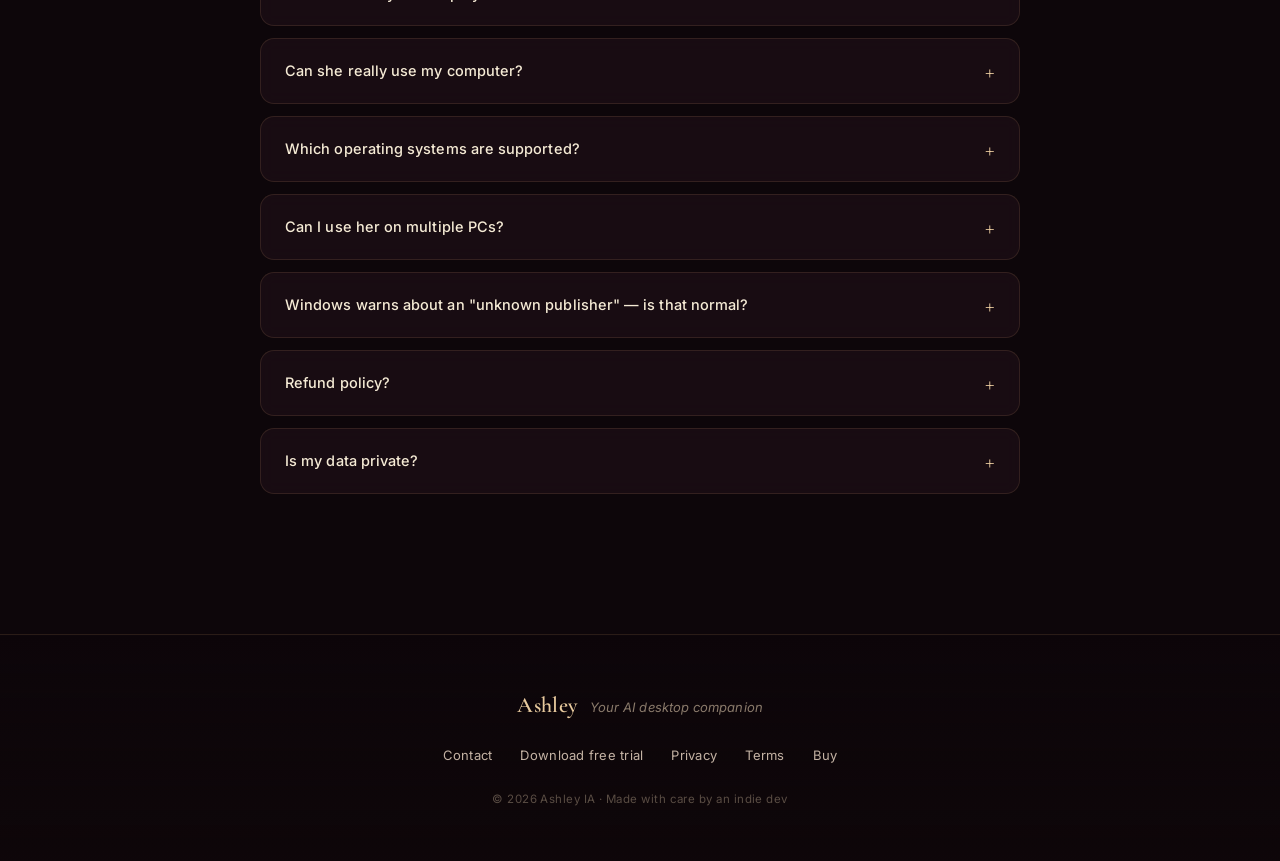
==== commit 87bbecd9: "Buy buttons go to itch.io Lemon Squeezy suspended Ashley's store and its checkout now returns 403, s" ====
--- a/index.html
+++ b/index.html
@@ -56,7 +56,7 @@
         <button data-lang="ru" class="lang-btn" aria-label="Русский">RU</button>
         <button data-lang="ko" class="lang-btn" aria-label="한국어">KO</button>
       </div>
-      <a href="https://ashley-ia.lemonsqueezy.com/checkout/buy/e8d4d5f5-6937-4c8c-b692-4803d8350a7b" class="btn-primary btn-nav" target="_blank" rel="noopener" data-i18n="nav_buy">Buy — €14.99</a>
+      <a href="https://ashley-ia.itch.io/ashley-ai" class="btn-primary btn-nav" target="_blank" rel="noopener" data-i18n="nav_buy">Buy — €14.99</a>
     </div>
   </header>
 
@@ -69,7 +69,7 @@
       <p class="hero-subtitle" data-i18n="hero_subtitle">Your AI companion for Windows — and she can use your PC herself.</p>
       <p class="hero-tagline" data-i18n="hero_tagline">She remembers you, talks with her own voice, reacts in 2D/3D, and works on your computer step by step when you ask. Create your own companions too, and bring them into group chats and games.</p>
       <div class="cta-row">
-        <a href="https://ashley-ia.lemonsqueezy.com/checkout/buy/e8d4d5f5-6937-4c8c-b692-4803d8350a7b" class="btn-primary" target="_blank" rel="noopener">
+        <a href="https://ashley-ia.itch.io/ashley-ai" class="btn-primary" target="_blank" rel="noopener">
           <span data-i18n="hero_cta">Get Ashley — €14.99</span>
         </a>
         <a href="https://github.com/ashleyia2c-dot/Ashley-Releases/releases/latest" class="btn-ghost" target="_blank" rel="noopener">
@@ -231,11 +231,11 @@
         <li data-i18n="price_feat7">Affection, moods, 2D portraits, and 3D facial expressions</li>
         <li data-i18n="price_feat8">7 UI languages: English, Spanish, French, Japanese, German, Russian, Korean</li>
       </ul>
-      <a href="https://ashley-ia.lemonsqueezy.com/checkout/buy/e8d4d5f5-6937-4c8c-b692-4803d8350a7b" class="btn-primary btn-full" target="_blank" rel="noopener">
+      <a href="https://ashley-ia.itch.io/ashley-ai" class="btn-primary btn-full" target="_blank" rel="noopener">
         <span data-i18n="pricing_cta">Buy Ashley — €14.99</span>
       </a>
       <a href="https://github.com/ashleyia2c-dot/Ashley-Releases/releases/latest" class="price-trial-link" target="_blank" rel="noopener" data-i18n="pricing_cta2">Not sure yet? Try her free for 7 days first</a>
-      <p class="price-secure"><svg class="secure-icon" aria-hidden="true"><use href="#i-lock"/></svg><span data-i18n="pricing_secure">Secure checkout via Lemon Squeezy · license key by email within minutes</span></p>
+      <p class="price-secure"><svg class="secure-icon" aria-hidden="true"><use href="#i-lock"/></svg><span data-i18n="pricing_secure">Sold on itch.io · your license key comes with your purchase</span></p>
     </div>
   </section>
 
@@ -302,7 +302,7 @@
         <a href="https://github.com/ashleyia2c-dot/Ashley-Releases/releases/latest" target="_blank" rel="noopener" data-i18n="footer_download">Download free trial</a>
         <a href="privacy.html" data-i18n="footer_privacy">Privacy</a>
         <a href="terms.html" data-i18n="footer_terms">Terms</a>
-        <a href="https://ashley-ia.lemonsqueezy.com/checkout/buy/e8d4d5f5-6937-4c8c-b692-4803d8350a7b" target="_blank" rel="noopener" data-i18n="footer_buy">Buy</a>
+        <a href="https://ashley-ia.itch.io/ashley-ai" target="_blank" rel="noopener" data-i18n="footer_buy">Buy</a>
       </div>
       <p class="footer-copy" data-i18n="footer_copy">© 2026 Ashley IA · Made with care by an indie dev</p>
     </div>
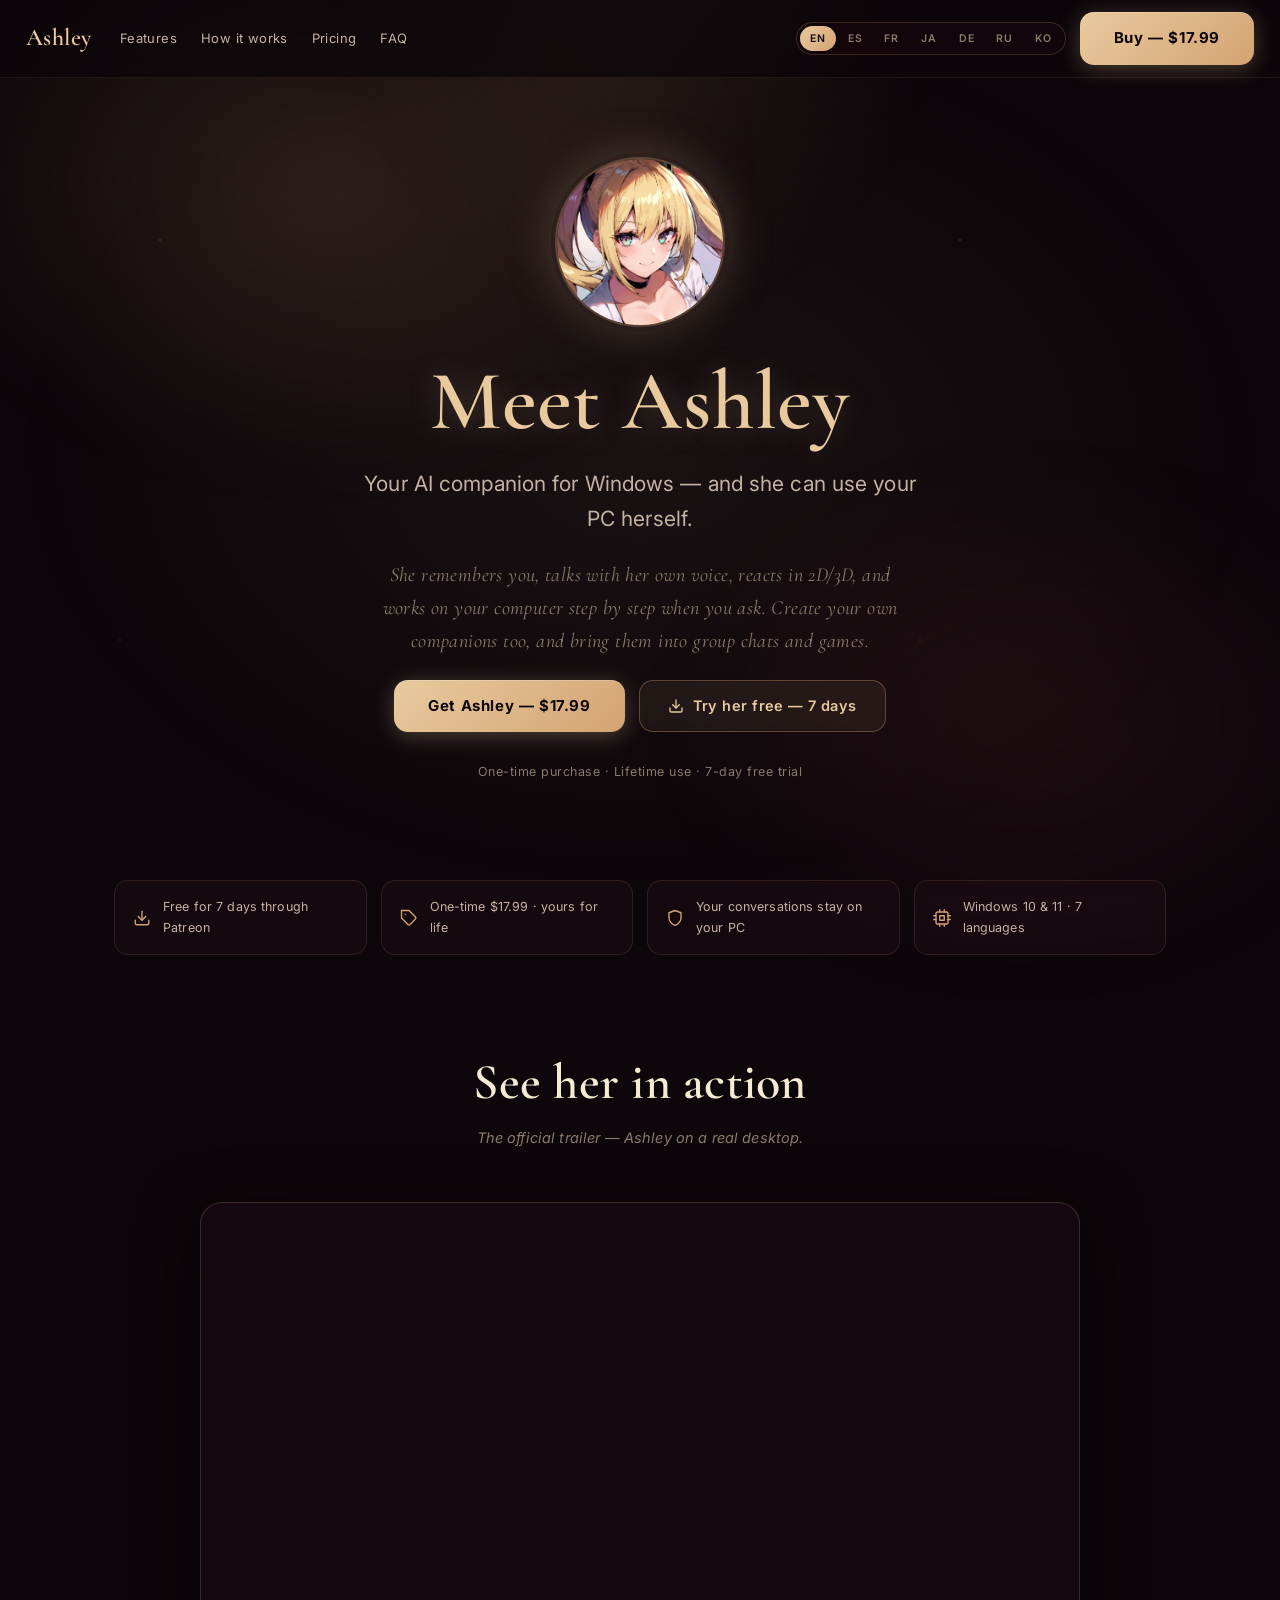
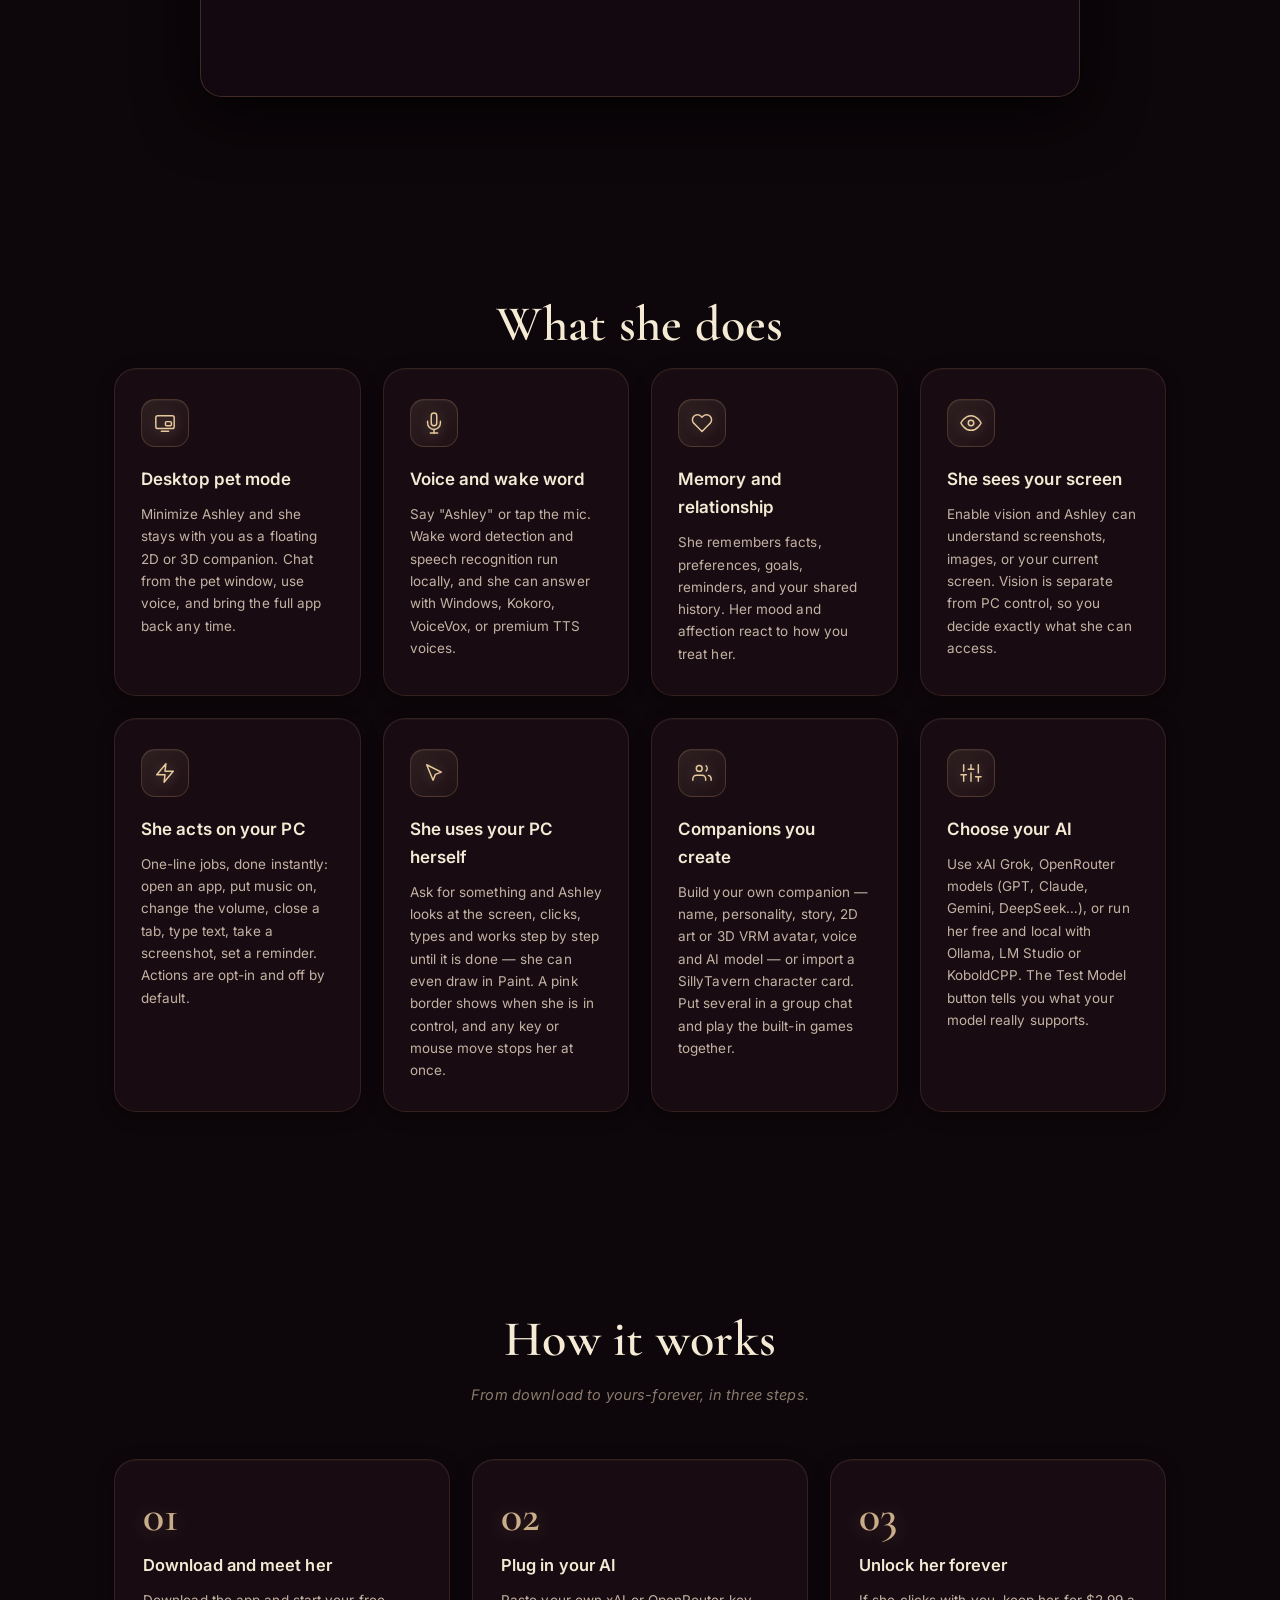
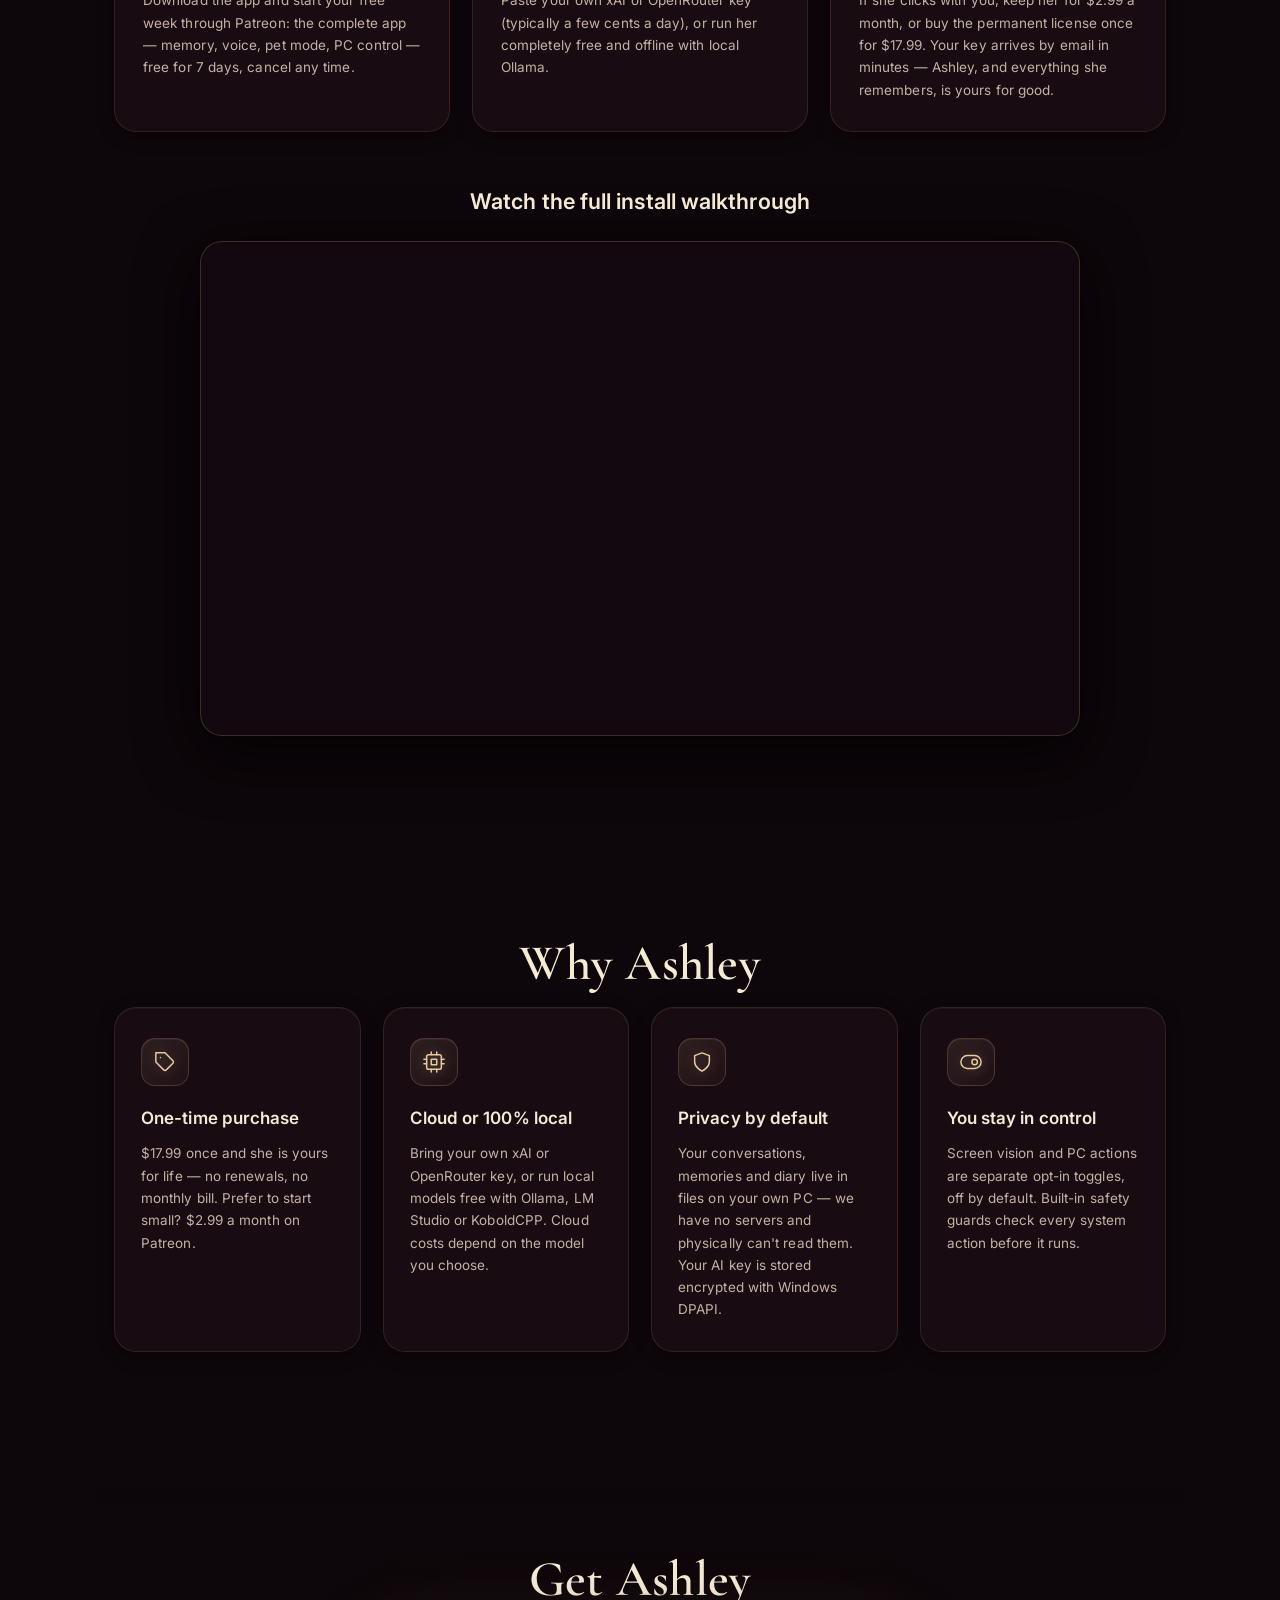
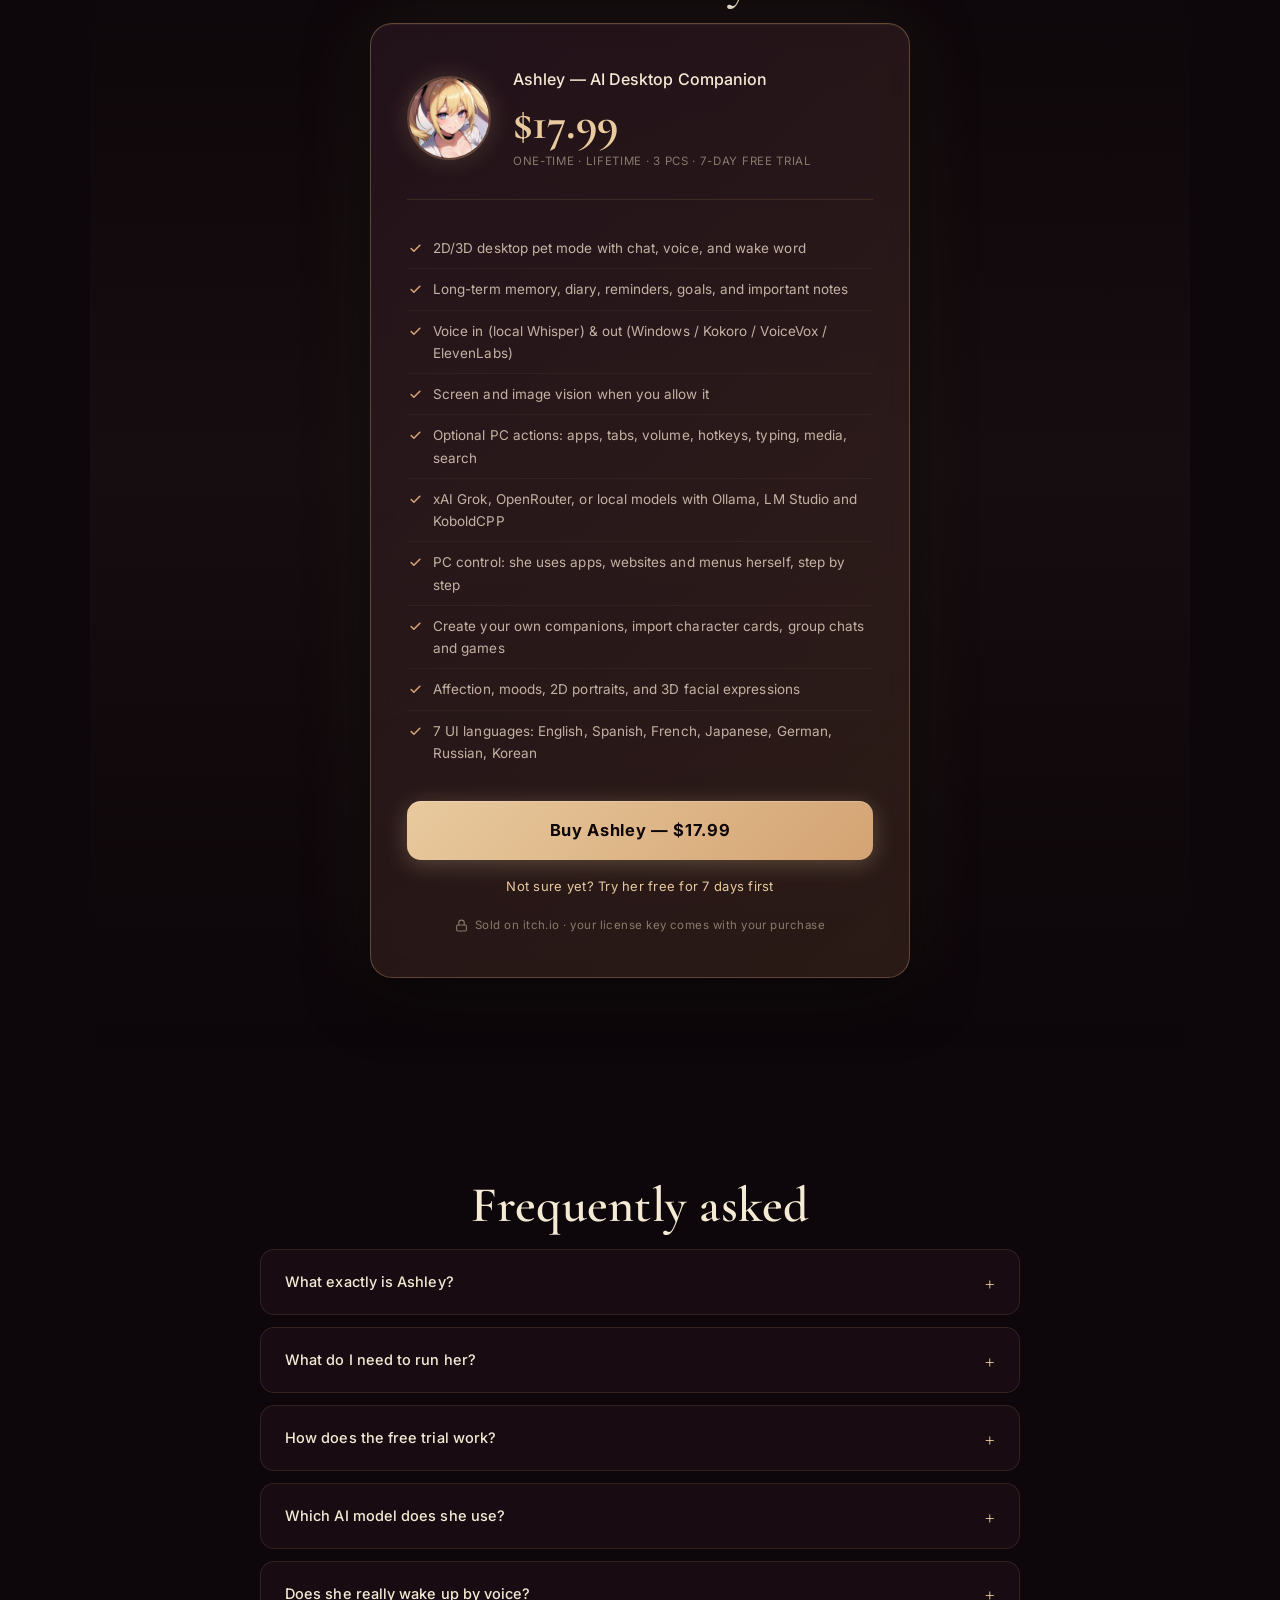
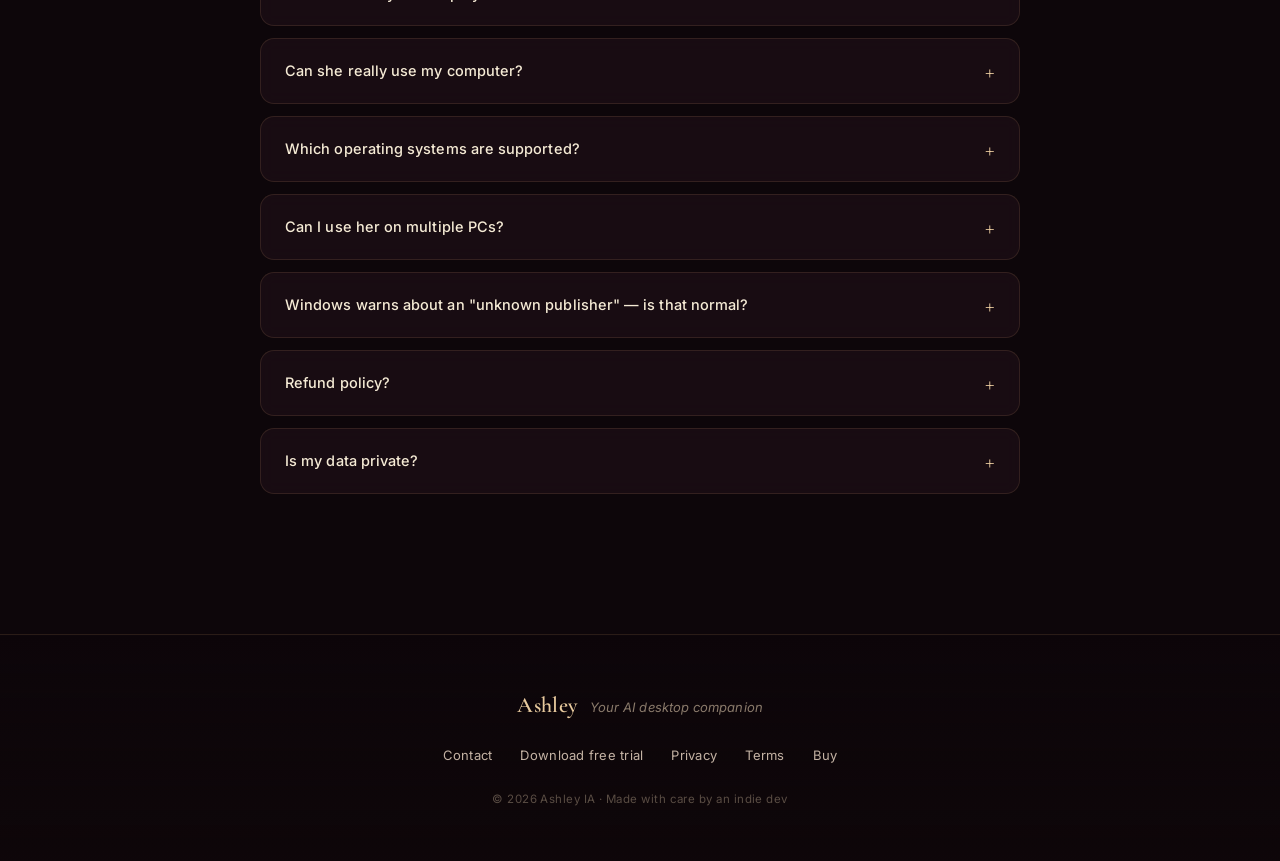
==== commit d681afd1: "Show the itch.io price The buttons and pricing still said EUR 14.99, the old Lemon Squeezy price. it" ====
--- a/index.html
+++ b/index.html
@@ -56,7 +56,7 @@
         <button data-lang="ru" class="lang-btn" aria-label="Русский">RU</button>
         <button data-lang="ko" class="lang-btn" aria-label="한국어">KO</button>
       </div>
-      <a href="https://ashley-ia.itch.io/ashley-ai" class="btn-primary btn-nav" target="_blank" rel="noopener" data-i18n="nav_buy">Buy — €14.99</a>
+      <a href="https://ashley-ia.itch.io/ashley-ai" class="btn-primary btn-nav" target="_blank" rel="noopener" data-i18n="nav_buy">Buy — $17.99</a>
     </div>
   </header>
 
@@ -70,7 +70,7 @@
       <p class="hero-tagline" data-i18n="hero_tagline">She remembers you, talks with her own voice, reacts in 2D/3D, and works on your computer step by step when you ask. Create your own companions too, and bring them into group chats and games.</p>
       <div class="cta-row">
         <a href="https://ashley-ia.itch.io/ashley-ai" class="btn-primary" target="_blank" rel="noopener">
-          <span data-i18n="hero_cta">Get Ashley — €14.99</span>
+          <span data-i18n="hero_cta">Get Ashley — $17.99</span>
         </a>
         <a href="https://github.com/ashleyia2c-dot/Ashley-Releases/releases/latest" class="btn-ghost" target="_blank" rel="noopener">
           <svg class="btn-icon" aria-hidden="true"><use href="#i-download"/></svg>
@@ -84,7 +84,7 @@
   <!-- ── Trust strip ──────────────────────────────────────────────────── -->
   <section class="trust-strip" aria-label="Highlights">
     <div class="trust-item"><svg aria-hidden="true"><use href="#i-download"/></svg><span data-i18n="strip1">Free for 7 days through Patreon</span></div>
-    <div class="trust-item"><svg aria-hidden="true"><use href="#i-tag"/></svg><span data-i18n="strip2">One-time €14.99 · yours for life</span></div>
+    <div class="trust-item"><svg aria-hidden="true"><use href="#i-tag"/></svg><span data-i18n="strip2">One-time $17.99 · yours for life</span></div>
     <div class="trust-item"><svg aria-hidden="true"><use href="#i-shield"/></svg><span data-i18n="strip3">Your conversations stay on your PC</span></div>
     <div class="trust-item"><svg aria-hidden="true"><use href="#i-cpu"/></svg><span data-i18n="strip4">Windows 10 &amp; 11 · 7 languages</span></div>
   </section>
@@ -167,7 +167,7 @@
       <div class="step-card">
         <div class="step-num">03</div>
         <h3 class="step-title" data-i18n="step3_title">Unlock her forever</h3>
-        <p class="step-desc" data-i18n="step3_desc">If she clicks with you, keep her for $2.99 a month, or buy the permanent license once for €14.99. Your key arrives by email in minutes — Ashley, and everything she remembers, is yours for good.</p>
+        <p class="step-desc" data-i18n="step3_desc">If she clicks with you, keep her for $2.99 a month, or buy the permanent license once for $17.99. Your key arrives by email in minutes — Ashley, and everything she remembers, is yours for good.</p>
       </div>
     </div>
     <h3 class="install-video-title" data-i18n="install_video_title">Watch the full install walkthrough</h3>
@@ -187,7 +187,7 @@
       <div class="why-card">
         <div class="feature-icon"><svg aria-hidden="true"><use href="#i-tag"/></svg></div>
         <h3 class="why-sub-title" data-i18n="why1_title">One-time purchase</h3>
-        <p class="why-desc" data-i18n="why1_desc">€14.99 once and she is yours for life — no renewals, no monthly bill. Prefer to start small? $2.99 a month on Patreon.</p>
+        <p class="why-desc" data-i18n="why1_desc">$17.99 once and she is yours for life — no renewals, no monthly bill. Prefer to start small? $2.99 a month on Patreon.</p>
       </div>
       <div class="why-card">
         <div class="feature-icon"><svg aria-hidden="true"><use href="#i-cpu"/></svg></div>
@@ -215,7 +215,7 @@
         <img src="assets/ashley-soft.jpg" alt="" class="price-avatar">
         <div>
           <h3 class="price-name" data-i18n="pricing_product">Ashley — AI Desktop Companion</h3>
-          <p class="price-amount" data-i18n="price_amount">€14.99</p>
+          <p class="price-amount" data-i18n="price_amount">$17.99</p>
           <p class="price-note" data-i18n="pricing_note">One-time · Lifetime · 3 PCs · 7-day free trial</p>
         </div>
       </div>
@@ -232,7 +232,7 @@
         <li data-i18n="price_feat8">7 UI languages: English, Spanish, French, Japanese, German, Russian, Korean</li>
       </ul>
       <a href="https://ashley-ia.itch.io/ashley-ai" class="btn-primary btn-full" target="_blank" rel="noopener">
-        <span data-i18n="pricing_cta">Buy Ashley — €14.99</span>
+        <span data-i18n="pricing_cta">Buy Ashley — $17.99</span>
       </a>
       <a href="https://github.com/ashleyia2c-dot/Ashley-Releases/releases/latest" class="price-trial-link" target="_blank" rel="noopener" data-i18n="pricing_cta2">Not sure yet? Try her free for 7 days first</a>
       <p class="price-secure"><svg class="secure-icon" aria-hidden="true"><use href="#i-lock"/></svg><span data-i18n="pricing_secure">Sold on itch.io · your license key comes with your purchase</span></p>
@@ -253,7 +253,7 @@
       </details>
       <details class="faq-item">
         <summary data-i18n="faq9_q">How does the free trial work?</summary>
-        <p data-i18n="faq9_a">It's the full app — nothing locked, nothing removed — free for 7 days through Patreon. Download Ashley, and on her access screen press “Start a 7-day trial”: that opens Patreon, the first week is free, and you can cancel any time. After the week it's $2.99 a month, or you can activate a permanent €14.99 license instead. Patreon asks for a payment method to start; your conversations and memories stay on your own PC either way.</p>
+        <p data-i18n="faq9_a">It's the full app — nothing locked, nothing removed — free for 7 days through Patreon. Download Ashley, and on her access screen press “Start a 7-day trial”: that opens Patreon, the first week is free, and you can cancel any time. After the week it's $2.99 a month, or you can activate a permanent $17.99 license instead. Patreon asks for a payment method to start; your conversations and memories stay on your own PC either way.</p>
       </details>
       <details class="faq-item">
         <summary data-i18n="faq2_q">Which AI model does she use?</summary>
